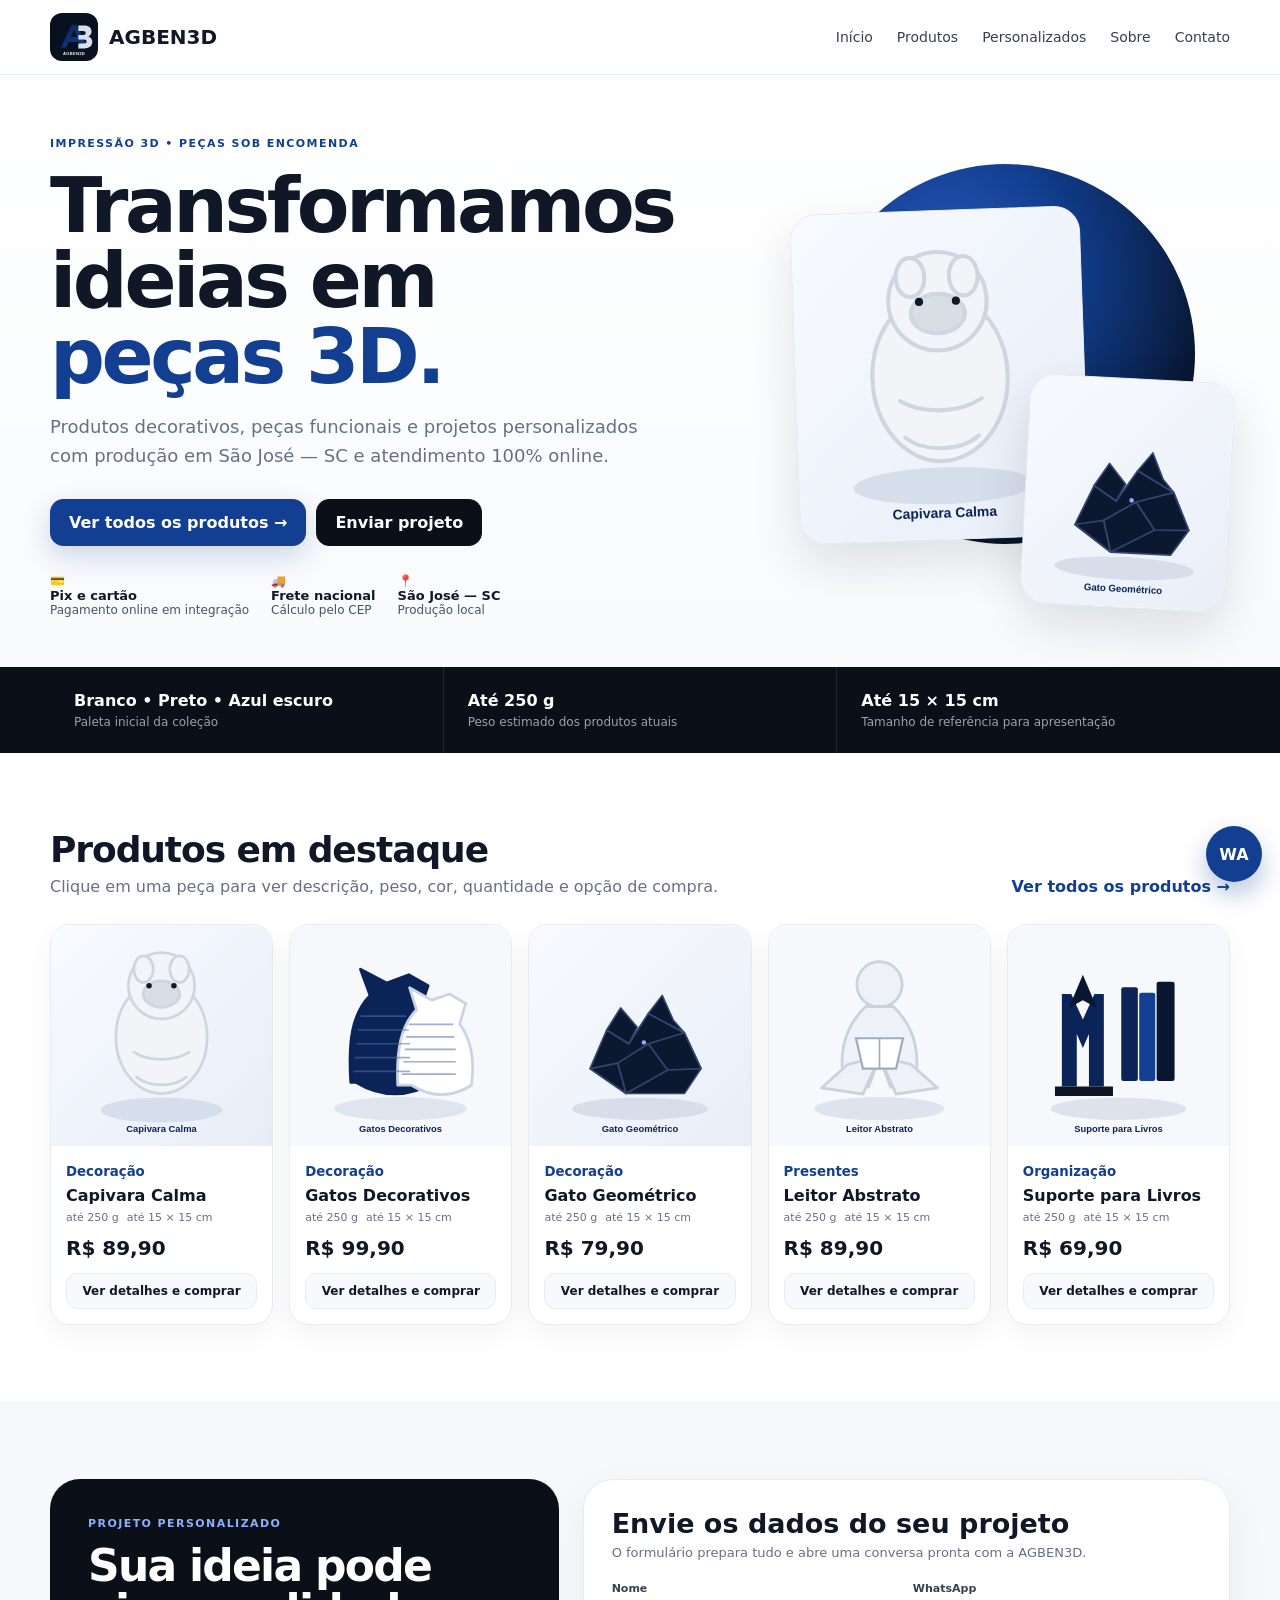
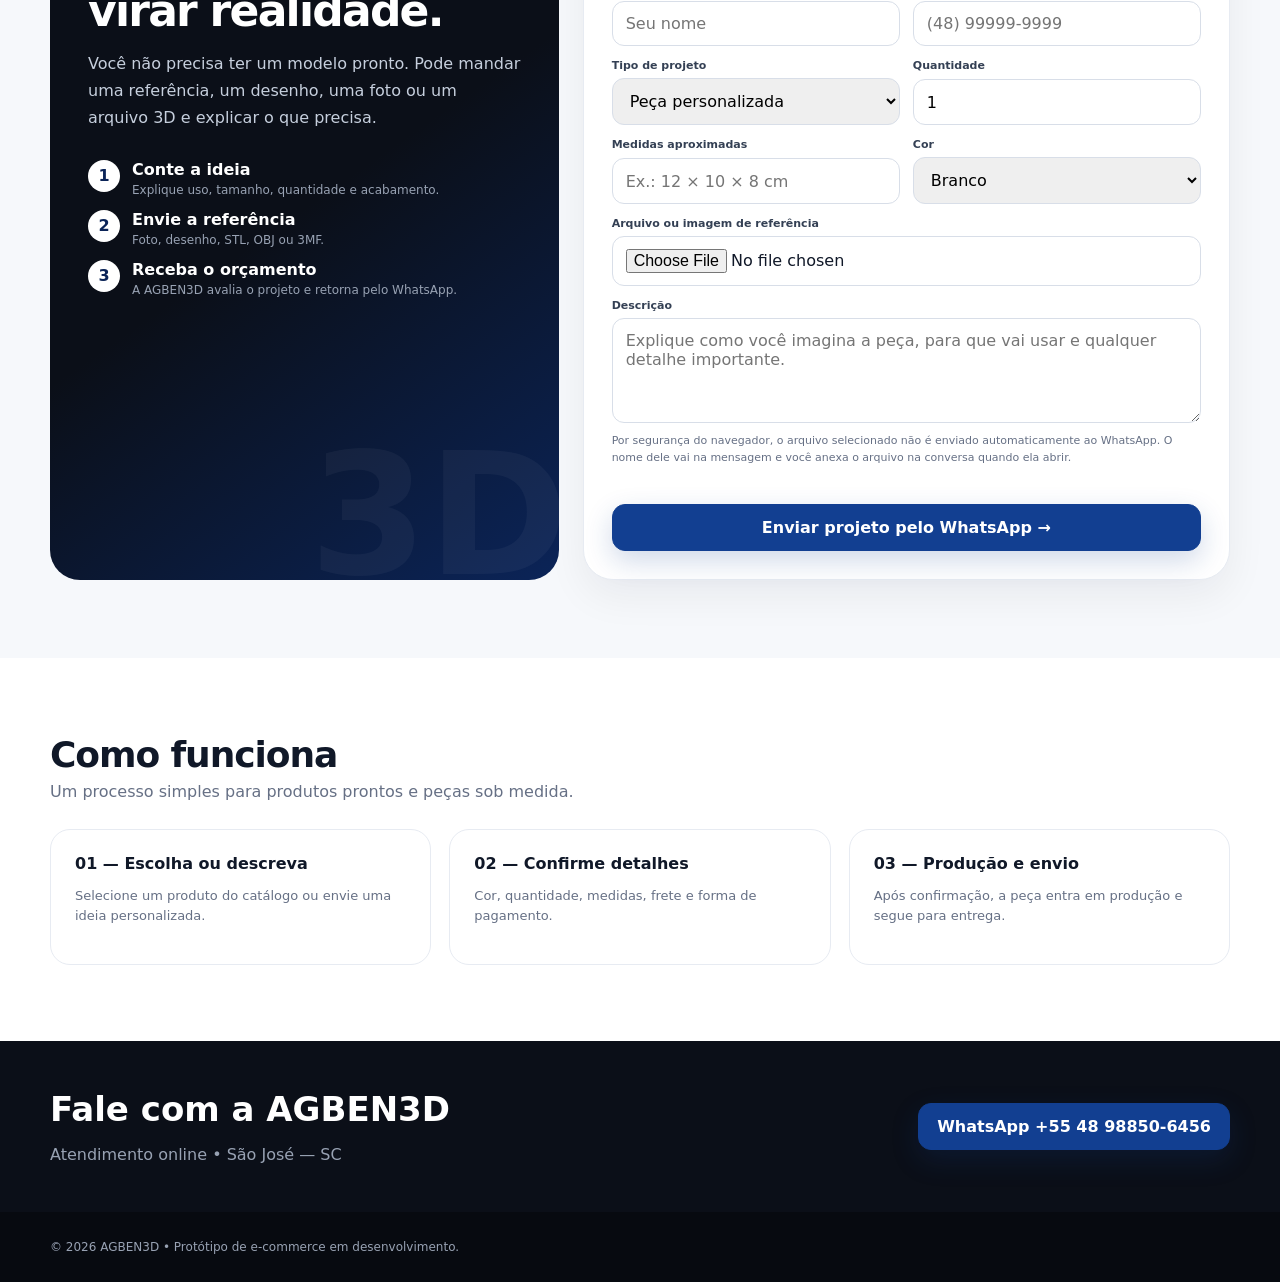
==== index.html @ f31b4985 "Atualizar home com catálogo, projeto e animações" ====
<!doctype html><html lang="pt-BR"><head><meta charset="utf-8"><meta name="viewport" content="width=device-width,initial-scale=1"><title>AGBEN3D — Impressões 3D</title><meta name="description" content="Produtos e projetos personalizados em impressão 3D produzidos em São José - SC."><style>:root{--b:#123f91;--bd:#0b2458;--k:#0b0f18;--m:#667085;--l:#e7ebf2;--s:#f6f8fb;--w:#fff}*{box-sizing:border-box}html{scroll-behavior:smooth}body{margin:0;font-family:Inter,system-ui,-apple-system,sans-serif;color:#101828;background:white}a{text-decoration:none;color:inherit}button,input,select,textarea{font:inherit}.wrap{width:min(1180px,calc(100% - 32px));margin:auto}header{position:sticky;top:0;z-index:40;background:rgba(255,255,255,.95);backdrop-filter:blur(14px);border-bottom:1px solid var(--l)}.nav{height:74px;display:flex;align-items:center;gap:24px}.brand{display:flex;align-items:center;gap:11px;margin-right:auto}.brand img{width:48px;height:48px;border-radius:12px}.brand b{font-size:20px}.nav>a:not(.brand){font-size:14px;color:#344054}.nav>a:hover{color:var(--b)}.hero{padding:62px 0 50px;background:linear-gradient(180deg,#fff,#f8fafc);overflow:hidden}.heroGrid{display:grid;grid-template-columns:1fr 1fr;gap:48px;align-items:center}.eyebrow{font-size:11px;font-weight:900;letter-spacing:.13em;text-transform:uppercase;color:var(--b)}h1{font-size:clamp(48px,6vw,78px);line-height:.98;letter-spacing:-.045em;margin:18px 0}.hero p{font-size:18px;line-height:1.65;color:var(--m);max-width:620px}.actions{display:flex;gap:10px;flex-wrap:wrap;margin-top:28px}.btn{display:inline-flex;align-items:center;justify-content:center;border-radius:13px;padding:13px 18px;border:1px solid var(--l);font-weight:850;cursor:pointer;background:#fff;transition:.22s}.btn:hover{transform:translateY(-2px)}.btn.primary{background:var(--b);color:#fff;border-color:var(--b);box-shadow:0 10px 28px rgba(18,63,145,.2)}.btn.black{background:var(--k);color:#fff;border-color:var(--k)}.trust{display:flex;gap:22px;flex-wrap:wrap;margin-top:28px;color:#475467;font-size:12px}.trust b{display:block;color:#101828;font-size:13px}.visual{position:relative;min-height:470px}.orb{position:absolute;width:380px;height:380px;border-radius:50%;right:35px;top:22px;background:radial-gradient(circle at 35% 30%,#315fc5,#123f91 35%,#071328 75%);animation:float 6s ease-in-out infinite}.show{position:absolute;border:1px solid var(--l);background:#fff;border-radius:26px;overflow:hidden;box-shadow:0 20px 50px rgba(16,24,40,.12);animation:float 7s ease-in-out infinite}.show.main{width:290px;height:330px;right:145px;top:68px;transform:rotate(-2deg)}.show.side{width:205px;height:230px;right:0;bottom:4px;transform:rotate(3deg);animation-delay:-2s}.show img{width:100%;height:100%;object-fit:cover}.blackStrip{background:#0b0f18;color:#fff}.blackStrip .wrap{display:grid;grid-template-columns:repeat(3,1fr);gap:1px;background:#202633}.blackStrip div>div{background:#0b0f18;padding:24px}.blackStrip span{display:block;color:#98a2b3;font-size:12px;margin-top:5px}.section{padding:76px 0}.head{display:flex;justify-content:space-between;gap:20px;align-items:end;margin-bottom:28px}.head h2{margin:0 0 7px;font-size:36px;letter-spacing:-.03em}.head p{margin:0;color:var(--m)}.link{color:var(--b);font-weight:850}.products{display:grid;grid-template-columns:repeat(5,1fr);gap:16px}.card{border:1px solid var(--l);border-radius:20px;overflow:hidden;background:#fff;box-shadow:0 10px 28px rgba(16,24,40,.05);transition:.28s}.card:hover{transform:translateY(-6px);box-shadow:0 18px 38px rgba(16,24,40,.11)}.pic{aspect-ratio:1/1;background:var(--s);overflow:hidden}.pic img{width:100%;height:100%;object-fit:cover;transition:.35s}.card:hover img{transform:scale(1.035)}.cb{padding:15px}.cb small{color:var(--b);font-weight:850}.cb h3{font-size:16px;margin:6px 0}.price{font-size:20px;font-weight:900;margin:12px 0}.meta{font-size:11px;color:var(--m);display:flex;gap:8px;flex-wrap:wrap}.view{display:block;margin-top:13px;padding:10px;text-align:center;border-radius:11px;background:#f7f9fc;border:1px solid var(--l);font-size:12px;font-weight:850}.projectSection{padding:78px 0;background:#f6f8fb}.project{display:grid;grid-template-columns:.88fr 1.12fr;gap:24px;align-items:stretch}.idea{background:linear-gradient(145deg,#0b0f18 0,#0b0f18 48%,#0b2458 100%);color:#fff;border-radius:30px;padding:38px;position:relative;overflow:hidden}.idea:before{content:"3D";position:absolute;right:-10px;bottom:-34px;font-size:170px;font-weight:900;color:rgba(255,255,255,.045)}.idea h2{font-size:44px;line-height:1.02;letter-spacing:-.04em;margin:14px 0}.idea p{color:#c6cfdd;line-height:1.7;max-width:520px}.steps{display:grid;gap:12px;margin-top:28px}.step{display:flex;gap:12px;align-items:flex-start}.num{width:32px;height:32px;flex:0 0 32px;border-radius:50%;display:grid;place-items:center;background:#fff;color:#0b2458;font-weight:900}.step b{display:block}.step span{color:#98a2b3;font-size:12px}.form{background:#fff;border:1px solid var(--l);border-radius:30px;padding:28px;box-shadow:0 16px 40px rgba(16,24,40,.06)}.form h3{font-size:27px;margin:0 0 6px}.form>p{color:var(--m);font-size:13px;margin:0 0 22px}.fields{display:grid;grid-template-columns:1fr 1fr;gap:13px}.field{display:grid;gap:6px}.field.full{grid-column:1/-1}.field label{font-size:11px;font-weight:850;color:#344054}.field input,.field select,.field textarea{border:1px solid #d8dee8;border-radius:12px;padding:12px 13px;outline:none}.field input:focus,.field select:focus,.field textarea:focus{border-color:#7898dc;box-shadow:0 0 0 3px rgba(18,63,145,.08)}.field textarea{min-height:105px;resize:vertical}.note{font-size:11px!important;line-height:1.5;color:#667085!important;margin-top:10px!important}.form .btn{width:100%;margin-top:16px}.how{display:grid;grid-template-columns:repeat(3,1fr);gap:18px}.how article{border:1px solid var(--l);border-radius:20px;padding:24px;background:white;transition:.25s}.how article:hover{transform:translateY(-4px)}.how p{color:var(--m);font-size:13px;line-height:1.55}.contactBand{background:#0b0f18;color:#fff;padding:48px 0}.contactBand .wrap{display:flex;justify-content:space-between;gap:24px;align-items:center}.contactBand p{color:#98a2b3;margin-bottom:0}footer{background:#070a10;color:#98a2b3;padding:28px 0;font-size:12px}.wa{position:fixed;right:18px;bottom:18px;width:56px;height:56px;border-radius:50%;display:grid;place-items:center;background:#123f91;color:white;font-weight:900;box-shadow:0 12px 26px rgba(18,63,145,.3);z-index:60;transition:.22s}.wa:hover{transform:scale(1.07)}.reveal{opacity:0;transform:translateY(22px);transition:.7s ease}.reveal.on{opacity:1;transform:none}@keyframes float{0%,100%{translate:0 0}50%{translate:0 -10px}}@media(max-width:960px){.nav>a:not(.brand){display:none}.heroGrid,.project{grid-template-columns:1fr}.products{grid-template-columns:repeat(2,1fr)}.visual{min-height:420px}.blackStrip .wrap{grid-template-columns:1fr}.how{grid-template-columns:1fr}.contactBand .wrap{display:block}}@media(max-width:620px){.wrap{width:min(100% - 22px,1180px)}.hero{padding-top:38px}.visual{min-height:315px}.orb{width:250px;height:250px}.show.main{width:190px;height:220px;right:60px;top:45px}.show.side{width:130px;height:145px}.products{display:flex;overflow:auto}.card{min-width:78vw}.fields{grid-template-columns:1fr}.field.full{grid-column:auto}.idea h2{font-size:36px}.head{display:block}.head .link{display:inline-block;margin-top:12px}}</style></head><body><header><div class="wrap nav"><a class="brand" href="index.html"><img src="assets/logo.svg"><b>AGBEN3D</b></a><a href="#inicio">Início</a><a href="produtos.html">Produtos</a><a href="#personalizados">Personalizados</a><a href="#sobre">Sobre</a><a href="#contato">Contato</a></div></header><main id="inicio"><section class="hero"><div class="wrap heroGrid"><div class="reveal"><div class="eyebrow">IMPRESSÃO 3D • PEÇAS SOB ENCOMENDA</div><h1>Transformamos ideias em <span style="color:#123f91">peças 3D.</span></h1><p>Produtos decorativos, peças funcionais e projetos personalizados com produção em São José — SC e atendimento 100% online.</p><div class="actions"><a class="btn primary" href="produtos.html">Ver todos os produtos →</a><a class="btn black" href="#personalizados">Enviar projeto</a></div><div class="trust"><div>💳 <b>Pix e cartão</b>Pagamento online em integração</div><div>🚚 <b>Frete nacional</b>Cálculo pelo CEP</div><div>📍 <b>São José — SC</b>Produção local</div></div></div><div class="visual reveal"><div class="orb"></div><div class="show main"><img src="assets/capivara.svg"></div><div class="show side"><img src="assets/gato-geometrico.svg"></div></div></div></section><section class="blackStrip"><div class="wrap"><div><b>Branco • Preto • Azul escuro</b><span>Paleta inicial da coleção</span></div><div><b>Até 250 g</b><span>Peso estimado dos produtos atuais</span></div><div><b>Até 15 × 15 cm</b><span>Tamanho de referência para apresentação</span></div></div></section><section class="section reveal" id="produtos"><div class="wrap"><div class="head"><div><h2>Produtos em destaque</h2><p>Clique em uma peça para ver descrição, peso, cor, quantidade e opção de compra.</p></div><a class="link" href="produtos.html">Ver todos os produtos →</a></div><div class="products" id="products"></div></div></section><section class="projectSection" id="personalizados"><div class="wrap project"><div class="idea reveal"><div class="eyebrow" style="color:#8fb0ff">PROJETO PERSONALIZADO</div><h2>Sua ideia pode virar realidade.</h2><p>Você não precisa ter um modelo pronto. Pode mandar uma referência, um desenho, uma foto ou um arquivo 3D e explicar o que precisa.</p><div class="steps"><div class="step"><div class="num">1</div><div><b>Conte a ideia</b><span>Explique uso, tamanho, quantidade e acabamento.</span></div></div><div class="step"><div class="num">2</div><div><b>Envie a referência</b><span>Foto, desenho, STL, OBJ ou 3MF.</span></div></div><div class="step"><div class="num">3</div><div><b>Receba o orçamento</b><span>A AGBEN3D avalia o projeto e retorna pelo WhatsApp.</span></div></div></div></div><form class="form reveal" id="projectForm"><h3>Envie os dados do seu projeto</h3><p>O formulário prepara tudo e abre uma conversa pronta com a AGBEN3D.</p><div class="fields"><div class="field"><label>Nome</label><input id="nome" required placeholder="Seu nome"></div><div class="field"><label>WhatsApp</label><input id="fone" placeholder="(48) 99999-9999"></div><div class="field"><label>Tipo de projeto</label><select id="tipo"><option>Peça personalizada</option><option>Decoração</option><option>Peça funcional</option><option>Brinde / lote</option><option>Outro</option></select></div><div class="field"><label>Quantidade</label><input id="qtd" type="number" min="1" value="1"></div><div class="field"><label>Medidas aproximadas</label><input id="med" placeholder="Ex.: 12 × 10 × 8 cm"></div><div class="field"><label>Cor</label><select id="cor"><option>Branco</option><option>Preto</option><option>Azul escuro</option><option>Outra</option></select></div><div class="field full"><label>Arquivo ou imagem de referência</label><input id="arquivo" type="file" accept=".stl,.obj,.3mf,image/*"></div><div class="field full"><label>Descrição</label><textarea id="desc" placeholder="Explique como você imagina a peça, para que vai usar e qualquer detalhe importante."></textarea></div></div><p class="note">Por segurança do navegador, o arquivo selecionado não é enviado automaticamente ao WhatsApp. O nome dele vai na mensagem e você anexa o arquivo na conversa quando ela abrir.</p><button class="btn primary" type="submit">Enviar projeto pelo WhatsApp →</button></form></div></section><section class="section reveal" id="sobre"><div class="wrap"><div class="head"><div><h2>Como funciona</h2><p>Um processo simples para produtos prontos e peças sob medida.</p></div></div><div class="how"><article><b>01 — Escolha ou descreva</b><p>Selecione um produto do catálogo ou envie uma ideia personalizada.</p></article><article><b>02 — Confirme detalhes</b><p>Cor, quantidade, medidas, frete e forma de pagamento.</p></article><article><b>03 — Produção e envio</b><p>Após confirmação, a peça entra em produção e segue para entrega.</p></article></div></div></section><section class="contactBand" id="contato"><div class="wrap"><div><h2 style="font-size:34px;margin:0 0 7px">Fale com a AGBEN3D</h2><p>Atendimento online • São José — SC</p></div><a class="btn primary" href="https://wa.me/5548988506456" target="_blank">WhatsApp +55 48 98850-6456</a></div></section></main><footer><div class="wrap">© 2026 AGBEN3D • Protótipo de e-commerce em desenvolvimento.</div></footer><a class="wa" href="https://wa.me/5548988506456" target="_blank">WA</a><script>const items=[['capivara','Capivara Calma','Decoração','89,90','assets/capivara.svg'],['gatos','Gatos Decorativos','Decoração','99,90','assets/gatos.svg'],['gato-geometrico','Gato Geométrico','Decoração','79,90','assets/gato-geometrico.svg'],['leitor','Leitor Abstrato','Presentes','89,90','assets/leitor.svg'],['suporte-livros','Suporte para Livros','Organização','69,90','assets/suporte-livros.svg']];products.innerHTML=items.map(x=>`<article class="card"><a href="produto.html?id=${x[0]}"><div class="pic"><img src="${x[4]}" alt="${x[1]}"></div><div class="cb"><small>${x[2]}</small><h3>${x[1]}</h3><div class="meta"><span>até 250 g</span><span>até 15 × 15 cm</span></div><div class="price">R$ ${x[3]}</div><span class="view">Ver detalhes e comprar</span></div></a></article>`).join('');projectForm.onsubmit=e=>{e.preventDefault();const file=arquivo.files[0]?.name||'Nenhum arquivo selecionado';const msg=`Olá AGBEN3D! Quero solicitar um orçamento.%0A%0ANome: ${encodeURIComponent(nome.value)}%0AWhatsApp: ${encodeURIComponent(fone.value)}%0ATipo: ${encodeURIComponent(tipo.value)}%0AQuantidade: ${qtd.value}%0AMedidas: ${encodeURIComponent(med.value||'Não informado')}%0ACor: ${encodeURIComponent(cor.value)}%0AArquivo: ${encodeURIComponent(file)}%0A%0ADescrição:%0A${encodeURIComponent(desc.value||'Não informado')}`;window.open('https://wa.me/5548988506456?text='+msg,'_blank')};const obs=new IntersectionObserver(es=>es.forEach(e=>{if(e.isIntersecting)e.target.classList.add('on')}),{threshold:.12});document.querySelectorAll('.reveal').forEach(el=>obs.observe(el));</script></body></html>
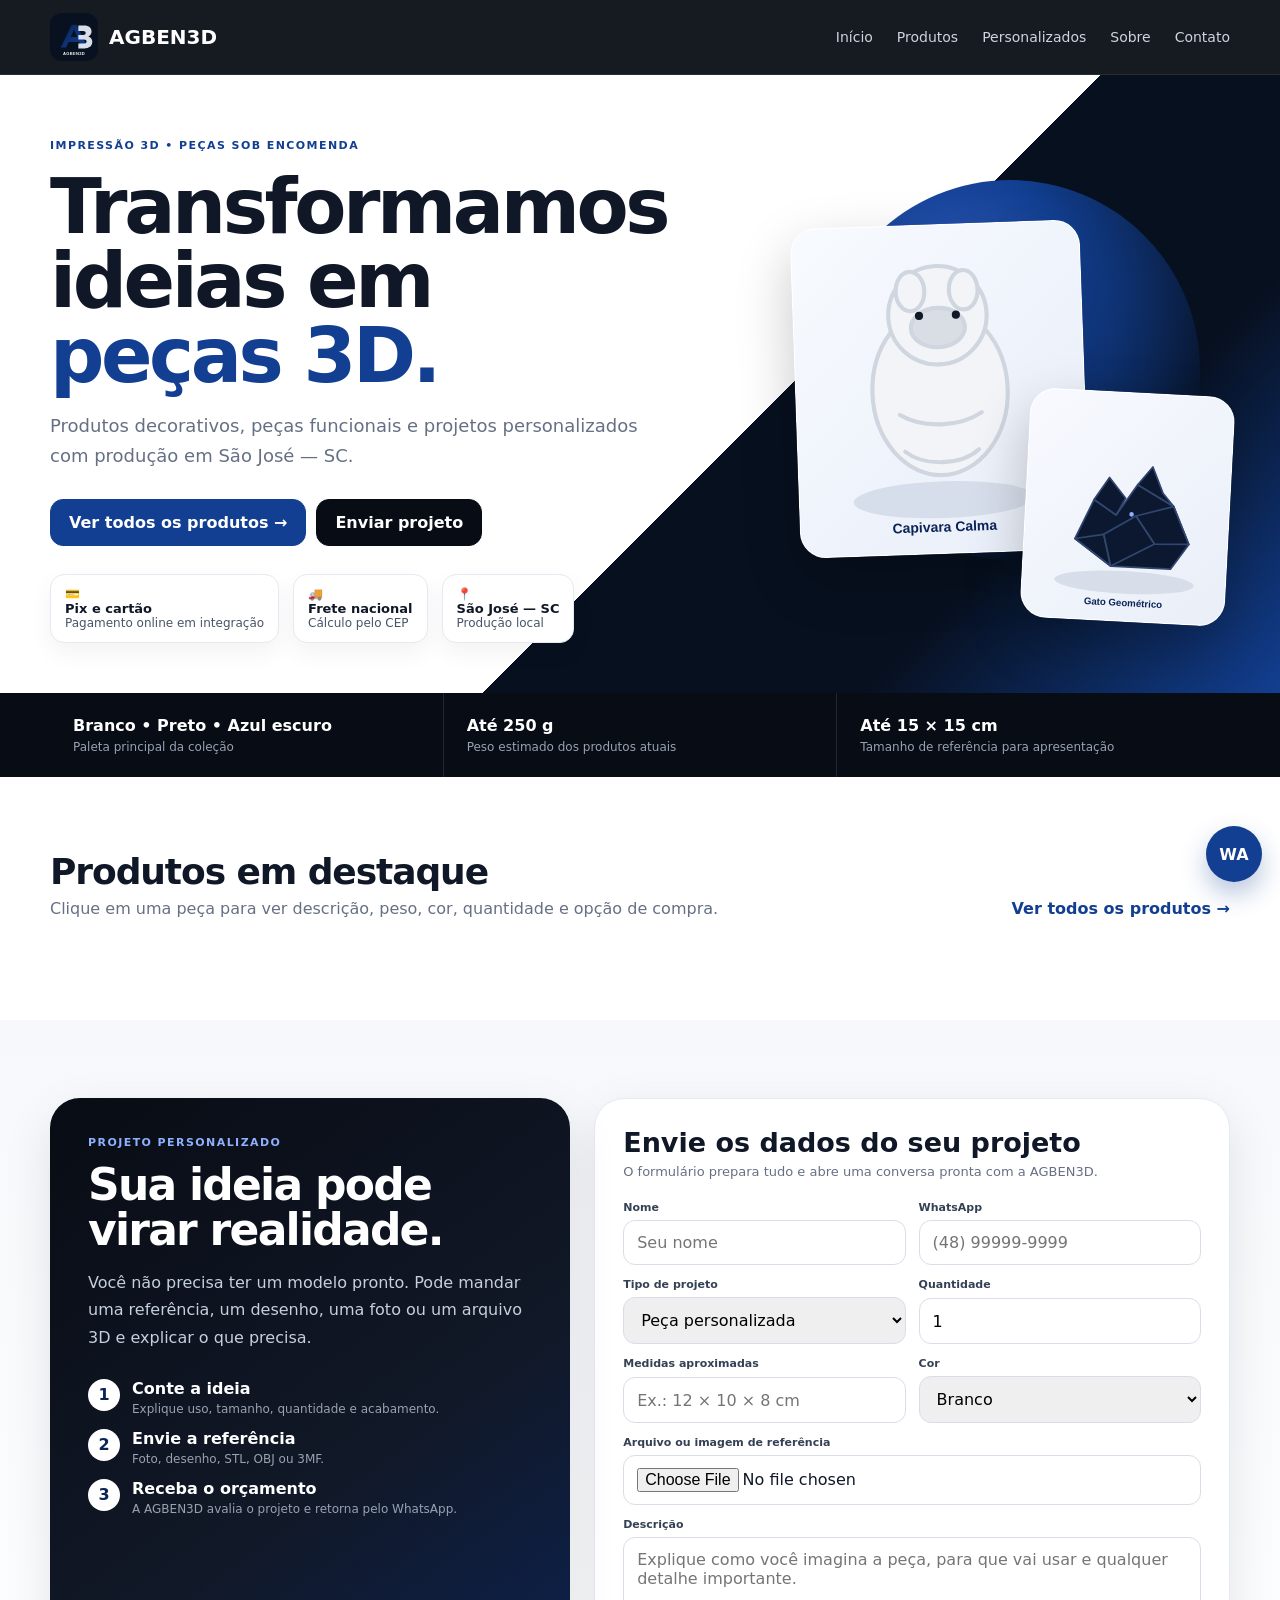
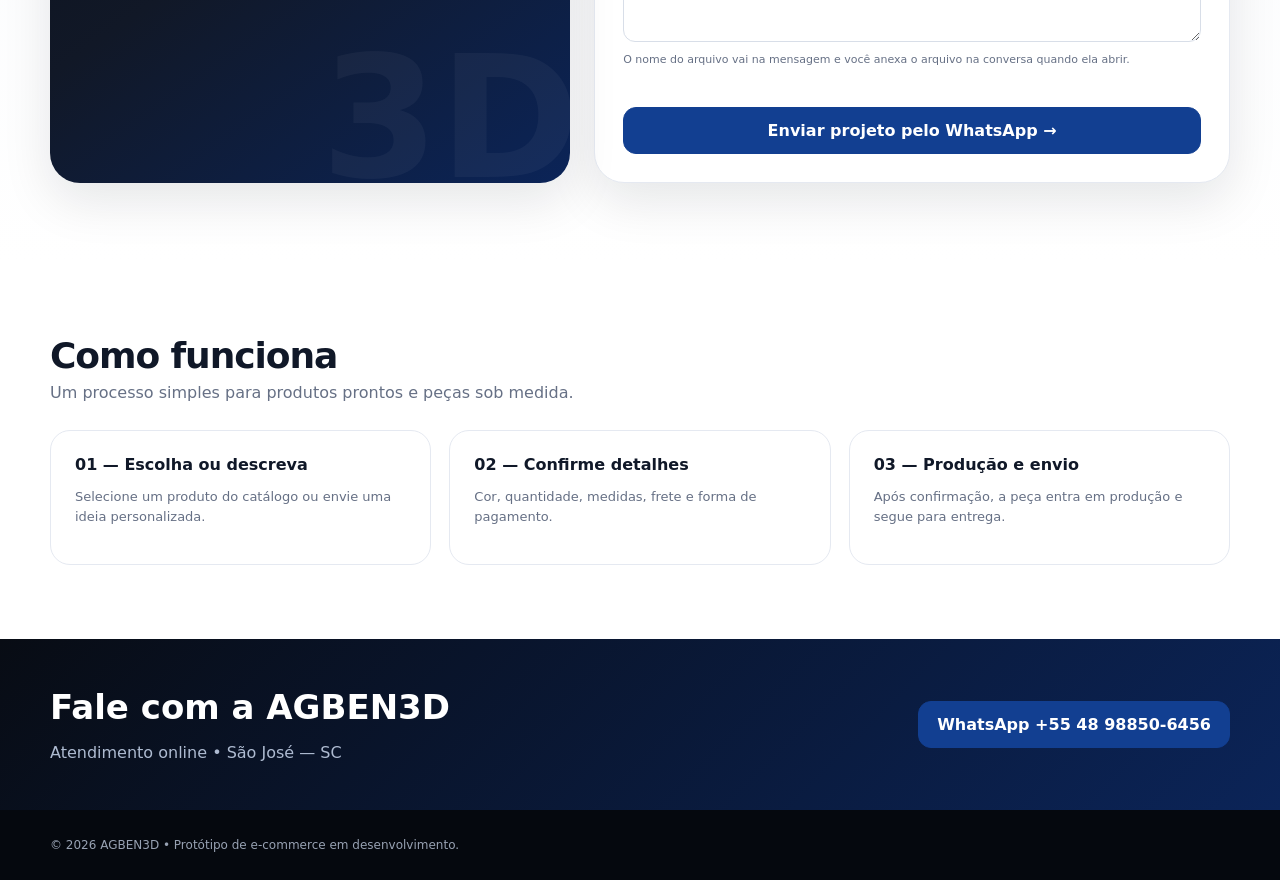
==== commit 3601f915: "Atualizar home para V4 com favicon, hero rotativo e nova paleta" ====
--- a/index.html
+++ b/index.html
@@ -1 +1 @@
-<!doctype html><html lang="pt-BR"><head><meta charset="utf-8"><meta name="viewport" content="width=device-width,initial-scale=1"><title>AGBEN3D — Impressões 3D</title><meta name="description" content="Produtos e projetos personalizados em impressão 3D produzidos em São José - SC."><style>:root{--b:#123f91;--bd:#0b2458;--k:#0b0f18;--m:#667085;--l:#e7ebf2;--s:#f6f8fb;--w:#fff}*{box-sizing:border-box}html{scroll-behavior:smooth}body{margin:0;font-family:Inter,system-ui,-apple-system,sans-serif;color:#101828;background:white}a{text-decoration:none;color:inherit}button,input,select,textarea{font:inherit}.wrap{width:min(1180px,calc(100% - 32px));margin:auto}header{position:sticky;top:0;z-index:40;background:rgba(255,255,255,.95);backdrop-filter:blur(14px);border-bottom:1px solid var(--l)}.nav{height:74px;display:flex;align-items:center;gap:24px}.brand{display:flex;align-items:center;gap:11px;margin-right:auto}.brand img{width:48px;height:48px;border-radius:12px}.brand b{font-size:20px}.nav>a:not(.brand){font-size:14px;color:#344054}.nav>a:hover{color:var(--b)}.hero{padding:62px 0 50px;background:linear-gradient(180deg,#fff,#f8fafc);overflow:hidden}.heroGrid{display:grid;grid-template-columns:1fr 1fr;gap:48px;align-items:center}.eyebrow{font-size:11px;font-weight:900;letter-spacing:.13em;text-transform:uppercase;color:var(--b)}h1{font-size:clamp(48px,6vw,78px);line-height:.98;letter-spacing:-.045em;margin:18px 0}.hero p{font-size:18px;line-height:1.65;color:var(--m);max-width:620px}.actions{display:flex;gap:10px;flex-wrap:wrap;margin-top:28px}.btn{display:inline-flex;align-items:center;justify-content:center;border-radius:13px;padding:13px 18px;border:1px solid var(--l);font-weight:850;cursor:pointer;background:#fff;transition:.22s}.btn:hover{transform:translateY(-2px)}.btn.primary{background:var(--b);color:#fff;border-color:var(--b);box-shadow:0 10px 28px rgba(18,63,145,.2)}.btn.black{background:var(--k);color:#fff;border-color:var(--k)}.trust{display:flex;gap:22px;flex-wrap:wrap;margin-top:28px;color:#475467;font-size:12px}.trust b{display:block;color:#101828;font-size:13px}.visual{position:relative;min-height:470px}.orb{position:absolute;width:380px;height:380px;border-radius:50%;right:35px;top:22px;background:radial-gradient(circle at 35% 30%,#315fc5,#123f91 35%,#071328 75%);animation:float 6s ease-in-out infinite}.show{position:absolute;border:1px solid var(--l);background:#fff;border-radius:26px;overflow:hidden;box-shadow:0 20px 50px rgba(16,24,40,.12);animation:float 7s ease-in-out infinite}.show.main{width:290px;height:330px;right:145px;top:68px;transform:rotate(-2deg)}.show.side{width:205px;height:230px;right:0;bottom:4px;transform:rotate(3deg);animation-delay:-2s}.show img{width:100%;height:100%;object-fit:cover}.blackStrip{background:#0b0f18;color:#fff}.blackStrip .wrap{display:grid;grid-template-columns:repeat(3,1fr);gap:1px;background:#202633}.blackStrip div>div{background:#0b0f18;padding:24px}.blackStrip span{display:block;color:#98a2b3;font-size:12px;margin-top:5px}.section{padding:76px 0}.head{display:flex;justify-content:space-between;gap:20px;align-items:end;margin-bottom:28px}.head h2{margin:0 0 7px;font-size:36px;letter-spacing:-.03em}.head p{margin:0;color:var(--m)}.link{color:var(--b);font-weight:850}.products{display:grid;grid-template-columns:repeat(5,1fr);gap:16px}.card{border:1px solid var(--l);border-radius:20px;overflow:hidden;background:#fff;box-shadow:0 10px 28px rgba(16,24,40,.05);transition:.28s}.card:hover{transform:translateY(-6px);box-shadow:0 18px 38px rgba(16,24,40,.11)}.pic{aspect-ratio:1/1;background:var(--s);overflow:hidden}.pic img{width:100%;height:100%;object-fit:cover;transition:.35s}.card:hover img{transform:scale(1.035)}.cb{padding:15px}.cb small{color:var(--b);font-weight:850}.cb h3{font-size:16px;margin:6px 0}.price{font-size:20px;font-weight:900;margin:12px 0}.meta{font-size:11px;color:var(--m);display:flex;gap:8px;flex-wrap:wrap}.view{display:block;margin-top:13px;padding:10px;text-align:center;border-radius:11px;background:#f7f9fc;border:1px solid var(--l);font-size:12px;font-weight:850}.projectSection{padding:78px 0;background:#f6f8fb}.project{display:grid;grid-template-columns:.88fr 1.12fr;gap:24px;align-items:stretch}.idea{background:linear-gradient(145deg,#0b0f18 0,#0b0f18 48%,#0b2458 100%);color:#fff;border-radius:30px;padding:38px;position:relative;overflow:hidden}.idea:before{content:"3D";position:absolute;right:-10px;bottom:-34px;font-size:170px;font-weight:900;color:rgba(255,255,255,.045)}.idea h2{font-size:44px;line-height:1.02;letter-spacing:-.04em;margin:14px 0}.idea p{color:#c6cfdd;line-height:1.7;max-width:520px}.steps{display:grid;gap:12px;margin-top:28px}.step{display:flex;gap:12px;align-items:flex-start}.num{width:32px;height:32px;flex:0 0 32px;border-radius:50%;display:grid;place-items:center;background:#fff;color:#0b2458;font-weight:900}.step b{display:block}.step span{color:#98a2b3;font-size:12px}.form{background:#fff;border:1px solid var(--l);border-radius:30px;padding:28px;box-shadow:0 16px 40px rgba(16,24,40,.06)}.form h3{font-size:27px;margin:0 0 6px}.form>p{color:var(--m);font-size:13px;margin:0 0 22px}.fields{display:grid;grid-template-columns:1fr 1fr;gap:13px}.field{display:grid;gap:6px}.field.full{grid-column:1/-1}.field label{font-size:11px;font-weight:850;color:#344054}.field input,.field select,.field textarea{border:1px solid #d8dee8;border-radius:12px;padding:12px 13px;outline:none}.field input:focus,.field select:focus,.field textarea:focus{border-color:#7898dc;box-shadow:0 0 0 3px rgba(18,63,145,.08)}.field textarea{min-height:105px;resize:vertical}.note{font-size:11px!important;line-height:1.5;color:#667085!important;margin-top:10px!important}.form .btn{width:100%;margin-top:16px}.how{display:grid;grid-template-columns:repeat(3,1fr);gap:18px}.how article{border:1px solid var(--l);border-radius:20px;padding:24px;background:white;transition:.25s}.how article:hover{transform:translateY(-4px)}.how p{color:var(--m);font-size:13px;line-height:1.55}.contactBand{background:#0b0f18;color:#fff;padding:48px 0}.contactBand .wrap{display:flex;justify-content:space-between;gap:24px;align-items:center}.contactBand p{color:#98a2b3;margin-bottom:0}footer{background:#070a10;color:#98a2b3;padding:28px 0;font-size:12px}.wa{position:fixed;right:18px;bottom:18px;width:56px;height:56px;border-radius:50%;display:grid;place-items:center;background:#123f91;color:white;font-weight:900;box-shadow:0 12px 26px rgba(18,63,145,.3);z-index:60;transition:.22s}.wa:hover{transform:scale(1.07)}.reveal{opacity:0;transform:translateY(22px);transition:.7s ease}.reveal.on{opacity:1;transform:none}@keyframes float{0%,100%{translate:0 0}50%{translate:0 -10px}}@media(max-width:960px){.nav>a:not(.brand){display:none}.heroGrid,.project{grid-template-columns:1fr}.products{grid-template-columns:repeat(2,1fr)}.visual{min-height:420px}.blackStrip .wrap{grid-template-columns:1fr}.how{grid-template-columns:1fr}.contactBand .wrap{display:block}}@media(max-width:620px){.wrap{width:min(100% - 22px,1180px)}.hero{padding-top:38px}.visual{min-height:315px}.orb{width:250px;height:250px}.show.main{width:190px;height:220px;right:60px;top:45px}.show.side{width:130px;height:145px}.products{display:flex;overflow:auto}.card{min-width:78vw}.fields{grid-template-columns:1fr}.field.full{grid-column:auto}.idea h2{font-size:36px}.head{display:block}.head .link{display:inline-block;margin-top:12px}}</style></head><body><header><div class="wrap nav"><a class="brand" href="index.html"><img src="assets/logo.svg"><b>AGBEN3D</b></a><a href="#inicio">Início</a><a href="produtos.html">Produtos</a><a href="#personalizados">Personalizados</a><a href="#sobre">Sobre</a><a href="#contato">Contato</a></div></header><main id="inicio"><section class="hero"><div class="wrap heroGrid"><div class="reveal"><div class="eyebrow">IMPRESSÃO 3D • PEÇAS SOB ENCOMENDA</div><h1>Transformamos ideias em <span style="color:#123f91">peças 3D.</span></h1><p>Produtos decorativos, peças funcionais e projetos personalizados com produção em São José — SC e atendimento 100% online.</p><div class="actions"><a class="btn primary" href="produtos.html">Ver todos os produtos →</a><a class="btn black" href="#personalizados">Enviar projeto</a></div><div class="trust"><div>💳 <b>Pix e cartão</b>Pagamento online em integração</div><div>🚚 <b>Frete nacional</b>Cálculo pelo CEP</div><div>📍 <b>São José — SC</b>Produção local</div></div></div><div class="visual reveal"><div class="orb"></div><div class="show main"><img src="assets/capivara.svg"></div><div class="show side"><img src="assets/gato-geometrico.svg"></div></div></div></section><section class="blackStrip"><div class="wrap"><div><b>Branco • Preto • Azul escuro</b><span>Paleta inicial da coleção</span></div><div><b>Até 250 g</b><span>Peso estimado dos produtos atuais</span></div><div><b>Até 15 × 15 cm</b><span>Tamanho de referência para apresentação</span></div></div></section><section class="section reveal" id="produtos"><div class="wrap"><div class="head"><div><h2>Produtos em destaque</h2><p>Clique em uma peça para ver descrição, peso, cor, quantidade e opção de compra.</p></div><a class="link" href="produtos.html">Ver todos os produtos →</a></div><div class="products" id="products"></div></div></section><section class="projectSection" id="personalizados"><div class="wrap project"><div class="idea reveal"><div class="eyebrow" style="color:#8fb0ff">PROJETO PERSONALIZADO</div><h2>Sua ideia pode virar realidade.</h2><p>Você não precisa ter um modelo pronto. Pode mandar uma referência, um desenho, uma foto ou um arquivo 3D e explicar o que precisa.</p><div class="steps"><div class="step"><div class="num">1</div><div><b>Conte a ideia</b><span>Explique uso, tamanho, quantidade e acabamento.</span></div></div><div class="step"><div class="num">2</div><div><b>Envie a referência</b><span>Foto, desenho, STL, OBJ ou 3MF.</span></div></div><div class="step"><div class="num">3</div><div><b>Receba o orçamento</b><span>A AGBEN3D avalia o projeto e retorna pelo WhatsApp.</span></div></div></div></div><form class="form reveal" id="projectForm"><h3>Envie os dados do seu projeto</h3><p>O formulário prepara tudo e abre uma conversa pronta com a AGBEN3D.</p><div class="fields"><div class="field"><label>Nome</label><input id="nome" required placeholder="Seu nome"></div><div class="field"><label>WhatsApp</label><input id="fone" placeholder="(48) 99999-9999"></div><div class="field"><label>Tipo de projeto</label><select id="tipo"><option>Peça personalizada</option><option>Decoração</option><option>Peça funcional</option><option>Brinde / lote</option><option>Outro</option></select></div><div class="field"><label>Quantidade</label><input id="qtd" type="number" min="1" value="1"></div><div class="field"><label>Medidas aproximadas</label><input id="med" placeholder="Ex.: 12 × 10 × 8 cm"></div><div class="field"><label>Cor</label><select id="cor"><option>Branco</option><option>Preto</option><option>Azul escuro</option><option>Outra</option></select></div><div class="field full"><label>Arquivo ou imagem de referência</label><input id="arquivo" type="file" accept=".stl,.obj,.3mf,image/*"></div><div class="field full"><label>Descrição</label><textarea id="desc" placeholder="Explique como você imagina a peça, para que vai usar e qualquer detalhe importante."></textarea></div></div><p class="note">Por segurança do navegador, o arquivo selecionado não é enviado automaticamente ao WhatsApp. O nome dele vai na mensagem e você anexa o arquivo na conversa quando ela abrir.</p><button class="btn primary" type="submit">Enviar projeto pelo WhatsApp →</button></form></div></section><section class="section reveal" id="sobre"><div class="wrap"><div class="head"><div><h2>Como funciona</h2><p>Um processo simples para produtos prontos e peças sob medida.</p></div></div><div class="how"><article><b>01 — Escolha ou descreva</b><p>Selecione um produto do catálogo ou envie uma ideia personalizada.</p></article><article><b>02 — Confirme detalhes</b><p>Cor, quantidade, medidas, frete e forma de pagamento.</p></article><article><b>03 — Produção e envio</b><p>Após confirmação, a peça entra em produção e segue para entrega.</p></article></div></div></section><section class="contactBand" id="contato"><div class="wrap"><div><h2 style="font-size:34px;margin:0 0 7px">Fale com a AGBEN3D</h2><p>Atendimento online • São José — SC</p></div><a class="btn primary" href="https://wa.me/5548988506456" target="_blank">WhatsApp +55 48 98850-6456</a></div></section></main><footer><div class="wrap">© 2026 AGBEN3D • Protótipo de e-commerce em desenvolvimento.</div></footer><a class="wa" href="https://wa.me/5548988506456" target="_blank">WA</a><script>const items=[['capivara','Capivara Calma','Decoração','89,90','assets/capivara.svg'],['gatos','Gatos Decorativos','Decoração','99,90','assets/gatos.svg'],['gato-geometrico','Gato Geométrico','Decoração','79,90','assets/gato-geometrico.svg'],['leitor','Leitor Abstrato','Presentes','89,90','assets/leitor.svg'],['suporte-livros','Suporte para Livros','Organização','69,90','assets/suporte-livros.svg']];products.innerHTML=items.map(x=>`<article class="card"><a href="produto.html?id=${x[0]}"><div class="pic"><img src="${x[4]}" alt="${x[1]}"></div><div class="cb"><small>${x[2]}</small><h3>${x[1]}</h3><div class="meta"><span>até 250 g</span><span>até 15 × 15 cm</span></div><div class="price">R$ ${x[3]}</div><span class="view">Ver detalhes e comprar</span></div></a></article>`).join('');projectForm.onsubmit=e=>{e.preventDefault();const file=arquivo.files[0]?.name||'Nenhum arquivo selecionado';const msg=`Olá AGBEN3D! Quero solicitar um orçamento.%0A%0ANome: ${encodeURIComponent(nome.value)}%0AWhatsApp: ${encodeURIComponent(fone.value)}%0ATipo: ${encodeURIComponent(tipo.value)}%0AQuantidade: ${qtd.value}%0AMedidas: ${encodeURIComponent(med.value||'Não informado')}%0ACor: ${encodeURIComponent(cor.value)}%0AArquivo: ${encodeURIComponent(file)}%0A%0ADescrição:%0A${encodeURIComponent(desc.value||'Não informado')}`;window.open('https://wa.me/5548988506456?text='+msg,'_blank')};const obs=new IntersectionObserver(es=>es.forEach(e=>{if(e.isIntersecting)e.target.classList.add('on')}),{threshold:.12});document.querySelectorAll('.reveal').forEach(el=>obs.observe(el));</script></body></html>+<!doctype html><html lang="pt-BR"><head><meta charset="utf-8"><meta name="viewport" content="width=device-width,initial-scale=1"><title>AGBEN3D — Impressões 3D</title><meta name="description" content="Produtos e projetos personalizados em impressão 3D produzidos em São José - SC."><link rel="icon" type="image/svg+xml" href="assets/favicon.svg"><link rel="stylesheet" href="assets/v4.css"></head><body><header><div class="wrap nav"><a class="brand" href="index.html"><img src="assets/logo.svg" alt="AGBEN3D"><b>AGBEN3D</b></a><a href="#inicio">Início</a><a href="produtos.html">Produtos</a><a href="#personalizados">Personalizados</a><a href="#sobre">Sobre</a><a href="#contato">Contato</a></div></header><main id="inicio"><section class="hero"><div class="wrap heroGrid"><div class="reveal"><div class="eyebrow">IMPRESSÃO 3D • PEÇAS SOB ENCOMENDA</div><h1 data-hero-title>Transformamos ideias em <span style="color:#123f91">peças 3D.</span></h1><p data-hero-text>Produtos decorativos, peças funcionais e projetos personalizados com produção em São José — SC.</p><div class="actions"><a class="btn primary" href="produtos.html">Ver todos os produtos →</a><a class="btn black" href="#personalizados">Enviar projeto</a></div><div class="trust"><div>💳 <b>Pix e cartão</b>Pagamento online em integração</div><div>🚚 <b>Frete nacional</b>Cálculo pelo CEP</div><div>📍 <b>São José — SC</b>Produção local</div></div></div><div class="visual reveal"><div class="orb"></div><div class="show main"><img data-hero-main src="assets/capivara.svg" alt="Produto em destaque"></div><div class="show side"><img data-hero-side src="assets/gato-geometrico.svg" alt="Produto em destaque"></div></div></div></section><section class="blackStrip"><div class="wrap"><div><b>Branco • Preto • Azul escuro</b><span>Paleta principal da coleção</span></div><div><b>Até 250 g</b><span>Peso estimado dos produtos atuais</span></div><div><b>Até 15 × 15 cm</b><span>Tamanho de referência para apresentação</span></div></div></section><section class="section reveal"><div class="wrap"><div class="head"><div><h2>Produtos em destaque</h2><p>Clique em uma peça para ver descrição, peso, cor, quantidade e opção de compra.</p></div><a class="link" href="produtos.html">Ver todos os produtos →</a></div><div class="products" id="products"></div></div></section><section class="projectSection" id="personalizados"><div class="wrap project"><div class="idea reveal"><div class="eyebrow" style="color:#8fb0ff">PROJETO PERSONALIZADO</div><h2>Sua ideia pode virar realidade.</h2><p>Você não precisa ter um modelo pronto. Pode mandar uma referência, um desenho, uma foto ou um arquivo 3D e explicar o que precisa.</p><div class="steps"><div class="step"><div class="num">1</div><div><b>Conte a ideia</b><span>Explique uso, tamanho, quantidade e acabamento.</span></div></div><div class="step"><div class="num">2</div><div><b>Envie a referência</b><span>Foto, desenho, STL, OBJ ou 3MF.</span></div></div><div class="step"><div class="num">3</div><div><b>Receba o orçamento</b><span>A AGBEN3D avalia o projeto e retorna pelo WhatsApp.</span></div></div></div></div><form class="form reveal" id="projectForm"><h3>Envie os dados do seu projeto</h3><p>O formulário prepara tudo e abre uma conversa pronta com a AGBEN3D.</p><div class="fields"><div class="field"><label>Nome</label><input id="nome" required placeholder="Seu nome"></div><div class="field"><label>WhatsApp</label><input id="fone" placeholder="(48) 99999-9999"></div><div class="field"><label>Tipo de projeto</label><select id="tipo"><option>Peça personalizada</option><option>Decoração</option><option>Peça funcional</option><option>Brinde / lote</option><option>Outro</option></select></div><div class="field"><label>Quantidade</label><input id="qtd" type="number" min="1" value="1"></div><div class="field"><label>Medidas aproximadas</label><input id="med" placeholder="Ex.: 12 × 10 × 8 cm"></div><div class="field"><label>Cor</label><select id="cor"><option>Branco</option><option>Preto</option><option>Azul escuro</option><option>Outra</option></select></div><div class="field full"><label>Arquivo ou imagem de referência</label><input id="arquivo" type="file" accept=".stl,.obj,.3mf,image/*"></div><div class="field full"><label>Descrição</label><textarea id="desc" placeholder="Explique como você imagina a peça, para que vai usar e qualquer detalhe importante."></textarea></div></div><p class="note">O nome do arquivo vai na mensagem e você anexa o arquivo na conversa quando ela abrir.</p><button class="btn primary" type="submit">Enviar projeto pelo WhatsApp →</button></form></div></section><section class="section reveal" id="sobre"><div class="wrap"><div class="head"><div><h2>Como funciona</h2><p>Um processo simples para produtos prontos e peças sob medida.</p></div></div><div class="how"><article><b>01 — Escolha ou descreva</b><p>Selecione um produto do catálogo ou envie uma ideia personalizada.</p></article><article><b>02 — Confirme detalhes</b><p>Cor, quantidade, medidas, frete e forma de pagamento.</p></article><article><b>03 — Produção e envio</b><p>Após confirmação, a peça entra em produção e segue para entrega.</p></article></div></div></section><section class="contactBand" id="contato"><div class="wrap"><div><h2 style="font-size:34px;margin:0 0 7px">Fale com a AGBEN3D</h2><p>Atendimento online • São José — SC</p></div><a class="btn primary" href="https://wa.me/5548988506456" target="_blank">WhatsApp +55 48 98850-6456</a></div></section></main><footer><div class="wrap">© 2026 AGBEN3D • Protótipo de e-commerce em desenvolvimento.</div></footer><a class="wa" href="https://wa.me/5548988506456" target="_blank">WA</a><script src="assets/v4.js"></script><script>products.innerHTML=AGBEN_PRODUCTS.map(x=>`<article class="card"><a href="produto.html?id=${x.id}"><div class="pic"><img src="${x.i}" alt="${x.n}"></div><div class="cb"><small>${x.c}</small><h3>${x.n}</h3><div class="meta"><span>até 250 g</span><span>até 15 × 15 cm</span></div><div class="price">R$ ${x.p}</div><span class="view">Ver detalhes e comprar</span></div></a></article>`).join('');projectForm.onsubmit=e=>{e.preventDefault();const file=arquivo.files[0]?.name||'Nenhum arquivo selecionado';const msg=`Olá AGBEN3D! Quero solicitar um orçamento.%0A%0ANome: ${encodeURIComponent(nome.value)}%0AWhatsApp: ${encodeURIComponent(fone.value)}%0ATipo: ${encodeURIComponent(tipo.value)}%0AQuantidade: ${qtd.value}%0AMedidas: ${encodeURIComponent(med.value||'Não informado')}%0ACor: ${encodeURIComponent(cor.value)}%0AArquivo: ${encodeURIComponent(file)}%0A%0ADescrição:%0A${encodeURIComponent(desc.value||'Não informado')}`;window.open('https://wa.me/5548988506456?text='+msg,'_blank')};</script></body></html>
--- a/assets/v4.css
+++ b/assets/v4.css
@@ -0,0 +1 @@
+:root{--b:#123f91;--bd:#0b2458;--k:#080c14;--k2:#111827;--m:#667085;--l:#e5e9f1;--s:#f6f8fb;--w:#fff;--sh:0 18px 50px rgba(8,15,28,.10)}*{box-sizing:border-box}html{scroll-behavior:smooth}body{margin:0;font-family:Inter,system-ui,-apple-system,sans-serif;color:#101828;background:#fff}a{text-decoration:none;color:inherit}button,input,select,textarea{font:inherit}.wrap{width:min(1180px,calc(100% - 32px));margin:auto}.reveal{opacity:0;transform:translateY(20px);transition:.7s ease}.reveal.on{opacity:1;transform:none}header{position:sticky;top:0;z-index:50;background:rgba(8,12,20,.94);backdrop-filter:blur(14px);border-bottom:1px solid rgba(255,255,255,.08);color:#fff}.nav{height:74px;display:flex;align-items:center;gap:24px}.brand{display:flex;align-items:center;gap:11px;margin-right:auto}.brand img{width:48px;height:48px;border-radius:12px}.brand b{font-size:20px}.nav>a:not(.brand){font-size:14px;color:#d0d5dd}.nav>a:hover{color:#8fb0ff}.hero{padding:64px 0 50px;background:linear-gradient(135deg,#fff 0 58%,#07101f 58% 78%,#123f91 100%);overflow:hidden}.heroGrid{display:grid;grid-template-columns:1fr 1fr;gap:48px;align-items:center}.eyebrow{font-size:11px;font-weight:900;letter-spacing:.13em;text-transform:uppercase;color:var(--b)}h1{font-size:clamp(48px,6vw,76px);line-height:.98;letter-spacing:-.045em;margin:18px 0;min-height:150px}.hero p{font-size:18px;line-height:1.65;color:var(--m);max-width:620px;min-height:62px}.actions{display:flex;gap:10px;flex-wrap:wrap;margin-top:26px}.btn{display:inline-flex;align-items:center;justify-content:center;border-radius:13px;padding:13px 18px;border:1px solid var(--l);font-weight:850;cursor:pointer;background:#fff;transition:.22s}.btn:hover{transform:translateY(-2px);box-shadow:0 12px 28px rgba(8,15,28,.10)}.btn.primary{background:var(--b);color:#fff;border-color:var(--b)}.btn.black{background:var(--k);color:#fff;border-color:var(--k)}.trust{display:flex;gap:14px;flex-wrap:wrap;margin-top:28px}.trust div{padding:12px 14px;border:1px solid var(--l);border-radius:14px;background:#fff;box-shadow:0 10px 24px rgba(8,15,28,.05);font-size:12px;color:#475467}.trust b{display:block;color:#101828;font-size:13px}.visual{position:relative;min-height:470px}.orb{position:absolute;width:380px;height:380px;border-radius:50%;right:30px;top:24px;background:radial-gradient(circle at 35% 30%,#315fc5,#123f91 35%,#071328 75%);animation:float 6s ease-in-out infinite}.show{position:absolute;border:1px solid rgba(255,255,255,.16);background:#fff;border-radius:26px;overflow:hidden;box-shadow:0 22px 55px rgba(0,0,0,.22);transition:.45s;animation:float 7s ease-in-out infinite}.show.main{width:290px;height:330px;right:145px;top:68px;transform:rotate(-2deg)}.show.side{width:205px;height:230px;right:0;bottom:4px;transform:rotate(3deg);animation-delay:-2s}.show img{width:100%;height:100%;object-fit:cover}.blackStrip{background:#080c14;color:#fff}.blackStrip .wrap{display:grid;grid-template-columns:repeat(3,1fr);gap:1px;background:#202633}.blackStrip div>div{background:#080c14;padding:23px}.blackStrip span{display:block;color:#98a2b3;font-size:12px;margin-top:5px}.section{padding:74px 0}.head{display:flex;justify-content:space-between;gap:20px;align-items:end;margin-bottom:28px}.head h2{margin:0 0 7px;font-size:36px;letter-spacing:-.03em}.head p{margin:0;color:var(--m)}.link{color:var(--b);font-weight:850}.products{display:grid;grid-template-columns:repeat(5,1fr);gap:16px}.card{border:1px solid var(--l);border-radius:20px;overflow:hidden;background:#fff;box-shadow:0 10px 28px rgba(16,24,40,.05);transition:.28s}.card:hover{transform:translateY(-6px);box-shadow:0 18px 38px rgba(16,24,40,.11)}.pic{aspect-ratio:1/1;background:var(--s);overflow:hidden}.pic img{width:100%;height:100%;object-fit:cover;transition:.35s}.card:hover img{transform:scale(1.04)}.cb{padding:15px}.cb small{color:var(--b);font-weight:850}.cb h3{font-size:16px;margin:6px 0}.price{font-size:20px;font-weight:900;margin:12px 0}.meta{font-size:11px;color:var(--m);display:flex;gap:8px;flex-wrap:wrap}.view{display:block;margin-top:13px;padding:10px;text-align:center;border-radius:11px;background:#f7f9fc;border:1px solid var(--l);font-size:12px;font-weight:850}.projectSection{padding:78px 0;background:linear-gradient(180deg,#f6f8fb,#fff)}.project{display:grid;grid-template-columns:.9fr 1.1fr;gap:24px}.idea{background:linear-gradient(145deg,#080c14 0,#111827 55%,#0b2458 100%);color:#fff;border-radius:30px;padding:38px;position:relative;overflow:hidden;box-shadow:var(--sh)}.idea:before{content:"3D";position:absolute;right:-10px;bottom:-34px;font-size:170px;font-weight:900;color:rgba(255,255,255,.045)}.idea h2{font-size:44px;line-height:1.02;letter-spacing:-.04em;margin:14px 0}.idea p{color:#c6cfdd;line-height:1.7}.steps{display:grid;gap:12px;margin-top:28px}.step{display:flex;gap:12px}.num{width:32px;height:32px;flex:0 0 32px;border-radius:50%;display:grid;place-items:center;background:#fff;color:#0b2458;font-weight:900}.step b{display:block}.step span{color:#98a2b3;font-size:12px}.form{background:#fff;border:1px solid var(--l);border-radius:30px;padding:28px;box-shadow:var(--sh)}.form h3{font-size:27px;margin:0 0 6px}.form>p{color:var(--m);font-size:13px;margin:0 0 22px}.fields{display:grid;grid-template-columns:1fr 1fr;gap:13px}.field{display:grid;gap:6px}.field.full{grid-column:1/-1}.field label{font-size:11px;font-weight:850;color:#344054}.field input,.field select,.field textarea{border:1px solid #d8dee8;border-radius:12px;padding:12px 13px;outline:none}.field input:focus,.field select:focus,.field textarea:focus{border-color:#7898dc;box-shadow:0 0 0 3px rgba(18,63,145,.08)}.field textarea{min-height:105px;resize:vertical}.note{font-size:11px!important;line-height:1.5;color:#667085!important;margin-top:10px!important}.form .btn{width:100%;margin-top:16px}.how{display:grid;grid-template-columns:repeat(3,1fr);gap:18px}.how article{border:1px solid var(--l);border-radius:20px;padding:24px;background:#fff;transition:.25s}.how article:hover{transform:translateY(-4px)}.how p{color:var(--m);font-size:13px;line-height:1.55}.contactBand{background:linear-gradient(135deg,#080c14,#0b2458);color:#fff;padding:48px 0}.contactBand .wrap{display:flex;justify-content:space-between;gap:24px;align-items:center}.contactBand p{color:#aebbd1;margin-bottom:0}footer{background:#05080e;color:#98a2b3;padding:28px 0;font-size:12px}.wa{position:fixed;right:18px;bottom:18px;width:56px;height:56px;border-radius:50%;display:grid;place-items:center;background:#123f91;color:#fff;font-weight:900;box-shadow:0 12px 26px rgba(18,63,145,.3);z-index:60}.catalogHero{padding:58px 0;background:linear-gradient(135deg,#fff 0 55%,#080c14 55% 78%,#123f91 100%)}.catalogHero h1{font-size:clamp(40px,6vw,68px);margin:0 0 14px;max-width:700px}.catalogHero p{max-width:650px;color:var(--m);font-size:17px;line-height:1.6}.tools{display:flex;justify-content:space-between;gap:16px;align-items:center;padding:30px 0 20px}.filters{display:flex;gap:8px;flex-wrap:wrap}.filter{border:1px solid var(--l);background:#fff;padding:9px 13px;border-radius:999px;cursor:pointer}.filter.active{background:var(--k);color:#fff;border-color:var(--k)}.grid4{display:grid;grid-template-columns:repeat(4,1fr);gap:16px;padding-bottom:68px}.grid4 .card .body{padding:14px}.grid4 .card .body h3{font-size:16px;margin:6px 0}.grid4 .card .body p{font-size:12px;color:var(--m);line-height:1.45;min-height:52px}.grid4 .card .img{aspect-ratio:1/1;background:var(--s)}.grid4 .card .img img{width:100%;height:100%;object-fit:cover}.grid4 .price{font-size:19px}.catalogActions{display:flex;gap:8px;margin-top:12px}.catalogActions a{flex:1;text-align:center;padding:9px;border-radius:10px;border:1px solid var(--l);font-size:12px;font-weight:850}.catalogActions .buy{background:var(--b);color:#fff;border-color:var(--b)}.productPage{padding:28px 0 70px;background:linear-gradient(180deg,#fff,#f7f9fc)}.productGrid{display:grid;grid-template-columns:1.05fr .95fr;gap:50px}.productVisual{background:linear-gradient(145deg,#f7f9fc,#eef2f8);border-radius:30px;min-height:540px;display:grid;place-items:center;overflow:hidden;position:relative}.productVisual img{width:86%;height:86%;object-fit:contain}.viewerBox{margin-top:14px;padding:14px;border-radius:16px;background:#0b0f18;color:#fff;display:flex;justify-content:space-between;gap:10px;align-items:center}.viewerBox span{font-size:12px;color:#98a2b3}.productInfo h1{font-size:clamp(38px,5vw,60px);line-height:1;letter-spacing:-.04em;margin:14px 0}.productInfo .desc{font-size:17px;color:var(--m);line-height:1.65}.specs{display:grid;grid-template-columns:repeat(3,1fr);gap:10px;margin:22px 0}.spec{border:1px solid var(--l);border-radius:14px;padding:14px;background:#fff}.spec b{display:block;font-size:12px}.spec span{font-size:12px;color:var(--m)}@keyframes float{0%,100%{translate:0 0}50%{translate:0 -10px}}@media(max-width:960px){.nav>a:not(.brand){display:none}.heroGrid,.project,.productGrid{grid-template-columns:1fr}.products{grid-template-columns:repeat(2,1fr)}.grid4{grid-template-columns:repeat(2,1fr)}.visual{min-height:420px}.blackStrip .wrap{grid-template-columns:1fr}.how{grid-template-columns:1fr}.contactBand .wrap{display:block}}@media(max-width:620px){.wrap{width:min(100% - 22px,1180px)}.hero{padding-top:38px;background:linear-gradient(180deg,#fff,#f6f8fb)}.catalogHero{background:linear-gradient(180deg,#fff,#f6f8fb)}.visual{min-height:315px}.orb{width:250px;height:250px}.show.main{width:190px;height:220px;right:60px;top:45px}.show.side{width:130px;height:145px}.products{display:flex;overflow:auto}.card{min-width:78vw}.fields{grid-template-columns:1fr}.field.full{grid-column:auto}.idea h2{font-size:36px}.head,.tools{display:block}.head .link{display:inline-block;margin-top:12px}.filters{margin-top:14px}.grid4{grid-template-columns:1fr 1fr;gap:12px}.grid4 .card .body p{display:none}.productVisual{min-height:360px}.specs{grid-template-columns:1fr 1fr}}
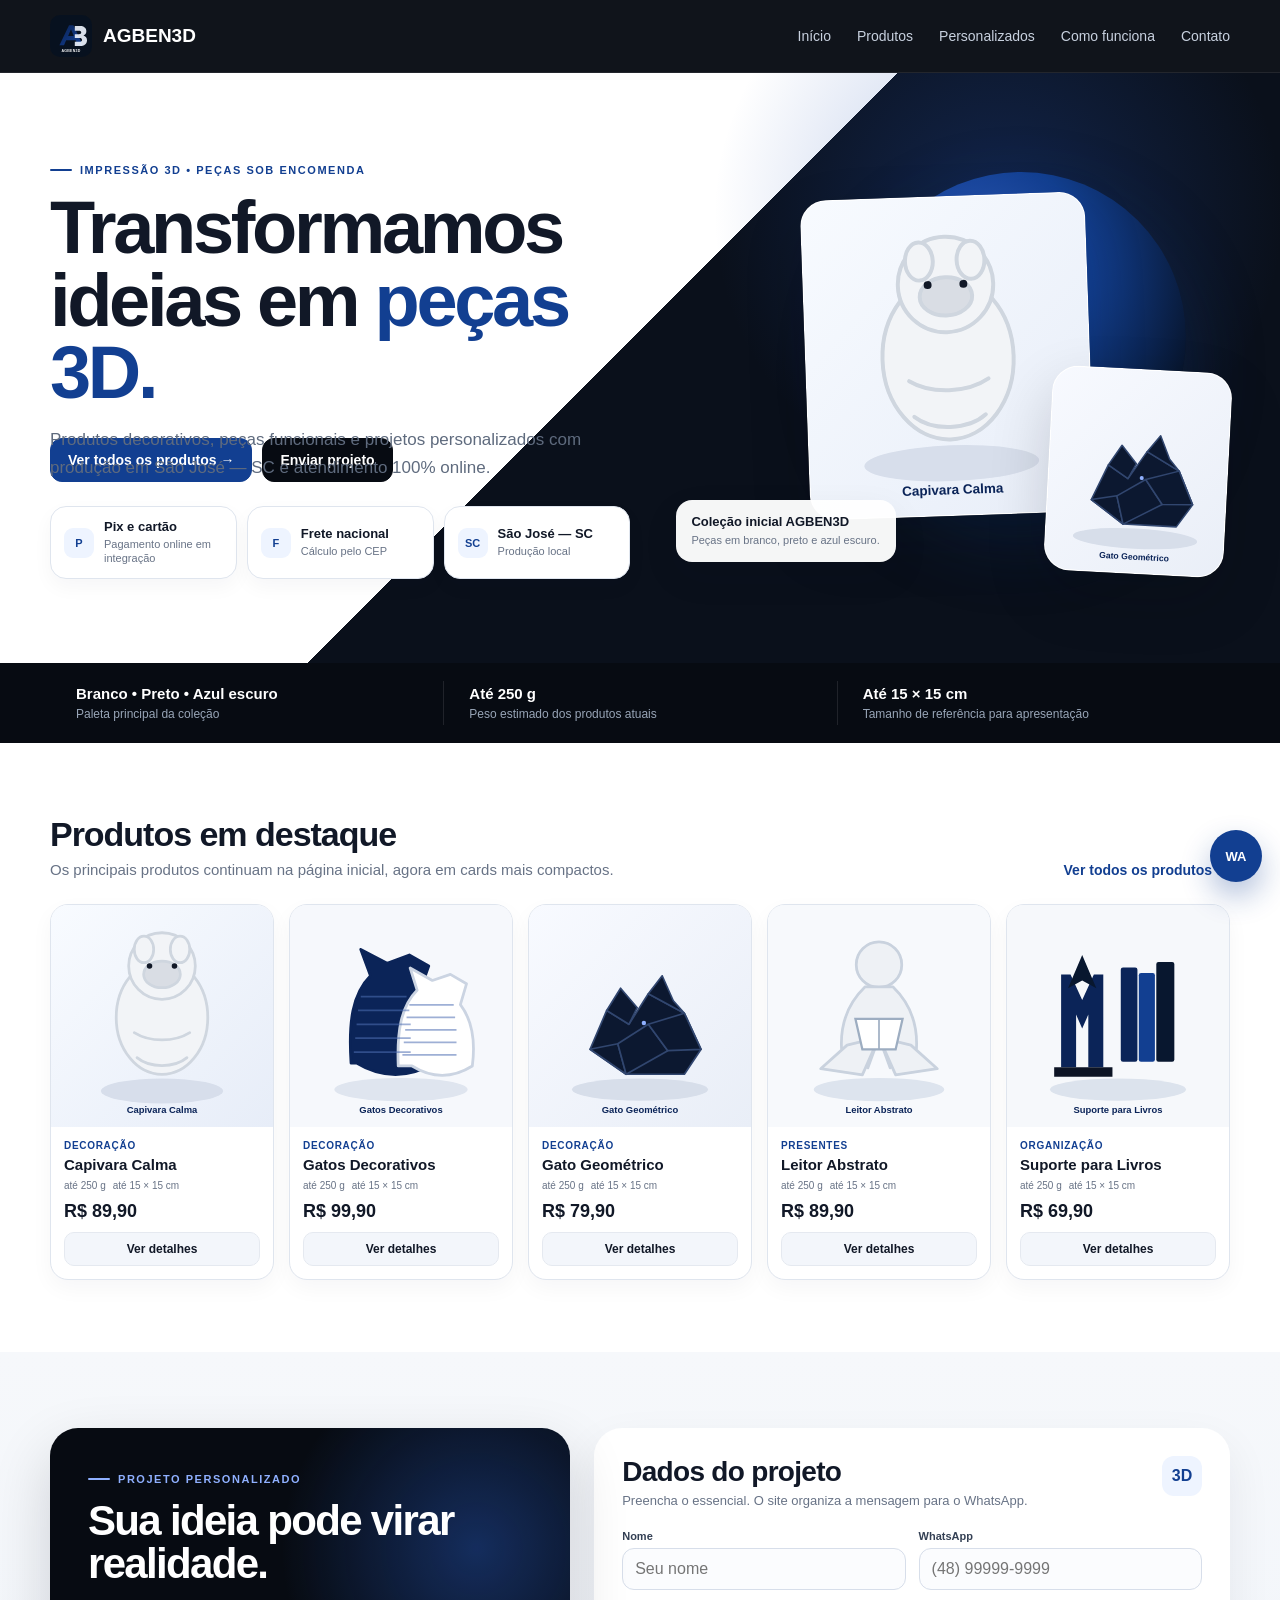
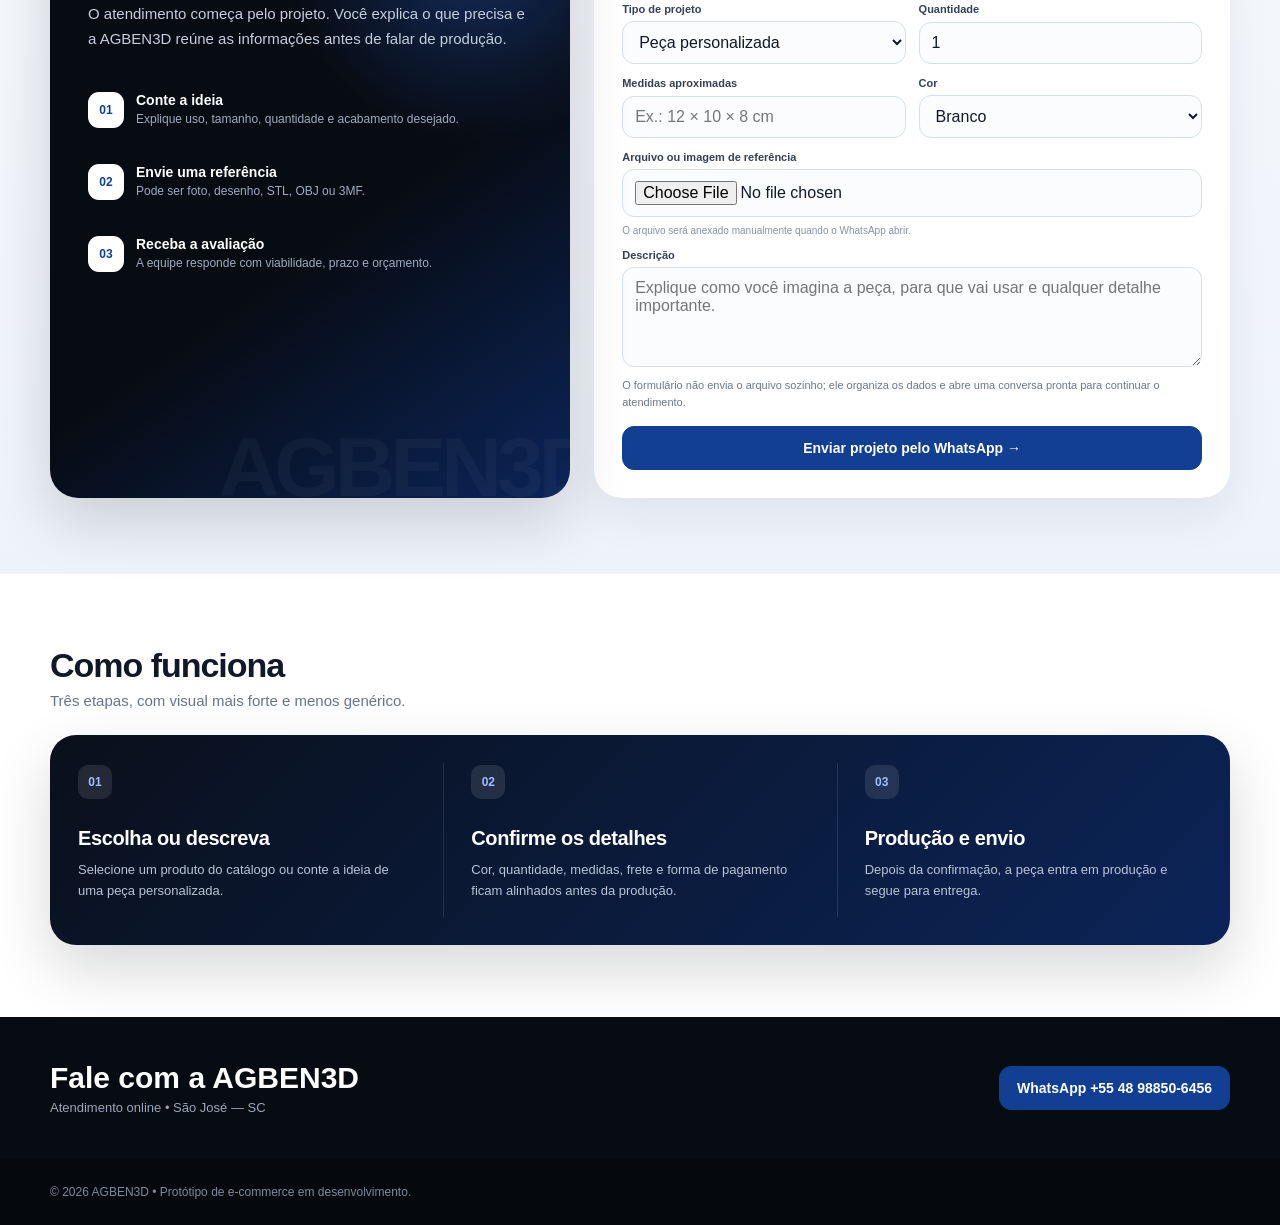
==== commit 450e6979: "V5: corrigir hero, restaurar produtos e refinar UI" ====
--- a/index.html
+++ b/index.html
@@ -1 +1 @@
-<!doctype html><html lang="pt-BR"><head><meta charset="utf-8"><meta name="viewport" content="width=device-width,initial-scale=1"><title>AGBEN3D — Impressões 3D</title><meta name="description" content="Produtos e projetos personalizados em impressão 3D produzidos em São José - SC."><link rel="icon" type="image/svg+xml" href="assets/favicon.svg"><link rel="stylesheet" href="assets/v4.css"></head><body><header><div class="wrap nav"><a class="brand" href="index.html"><img src="assets/logo.svg" alt="AGBEN3D"><b>AGBEN3D</b></a><a href="#inicio">Início</a><a href="produtos.html">Produtos</a><a href="#personalizados">Personalizados</a><a href="#sobre">Sobre</a><a href="#contato">Contato</a></div></header><main id="inicio"><section class="hero"><div class="wrap heroGrid"><div class="reveal"><div class="eyebrow">IMPRESSÃO 3D • PEÇAS SOB ENCOMENDA</div><h1 data-hero-title>Transformamos ideias em <span style="color:#123f91">peças 3D.</span></h1><p data-hero-text>Produtos decorativos, peças funcionais e projetos personalizados com produção em São José — SC.</p><div class="actions"><a class="btn primary" href="produtos.html">Ver todos os produtos →</a><a class="btn black" href="#personalizados">Enviar projeto</a></div><div class="trust"><div>💳 <b>Pix e cartão</b>Pagamento online em integração</div><div>🚚 <b>Frete nacional</b>Cálculo pelo CEP</div><div>📍 <b>São José — SC</b>Produção local</div></div></div><div class="visual reveal"><div class="orb"></div><div class="show main"><img data-hero-main src="assets/capivara.svg" alt="Produto em destaque"></div><div class="show side"><img data-hero-side src="assets/gato-geometrico.svg" alt="Produto em destaque"></div></div></div></section><section class="blackStrip"><div class="wrap"><div><b>Branco • Preto • Azul escuro</b><span>Paleta principal da coleção</span></div><div><b>Até 250 g</b><span>Peso estimado dos produtos atuais</span></div><div><b>Até 15 × 15 cm</b><span>Tamanho de referência para apresentação</span></div></div></section><section class="section reveal"><div class="wrap"><div class="head"><div><h2>Produtos em destaque</h2><p>Clique em uma peça para ver descrição, peso, cor, quantidade e opção de compra.</p></div><a class="link" href="produtos.html">Ver todos os produtos →</a></div><div class="products" id="products"></div></div></section><section class="projectSection" id="personalizados"><div class="wrap project"><div class="idea reveal"><div class="eyebrow" style="color:#8fb0ff">PROJETO PERSONALIZADO</div><h2>Sua ideia pode virar realidade.</h2><p>Você não precisa ter um modelo pronto. Pode mandar uma referência, um desenho, uma foto ou um arquivo 3D e explicar o que precisa.</p><div class="steps"><div class="step"><div class="num">1</div><div><b>Conte a ideia</b><span>Explique uso, tamanho, quantidade e acabamento.</span></div></div><div class="step"><div class="num">2</div><div><b>Envie a referência</b><span>Foto, desenho, STL, OBJ ou 3MF.</span></div></div><div class="step"><div class="num">3</div><div><b>Receba o orçamento</b><span>A AGBEN3D avalia o projeto e retorna pelo WhatsApp.</span></div></div></div></div><form class="form reveal" id="projectForm"><h3>Envie os dados do seu projeto</h3><p>O formulário prepara tudo e abre uma conversa pronta com a AGBEN3D.</p><div class="fields"><div class="field"><label>Nome</label><input id="nome" required placeholder="Seu nome"></div><div class="field"><label>WhatsApp</label><input id="fone" placeholder="(48) 99999-9999"></div><div class="field"><label>Tipo de projeto</label><select id="tipo"><option>Peça personalizada</option><option>Decoração</option><option>Peça funcional</option><option>Brinde / lote</option><option>Outro</option></select></div><div class="field"><label>Quantidade</label><input id="qtd" type="number" min="1" value="1"></div><div class="field"><label>Medidas aproximadas</label><input id="med" placeholder="Ex.: 12 × 10 × 8 cm"></div><div class="field"><label>Cor</label><select id="cor"><option>Branco</option><option>Preto</option><option>Azul escuro</option><option>Outra</option></select></div><div class="field full"><label>Arquivo ou imagem de referência</label><input id="arquivo" type="file" accept=".stl,.obj,.3mf,image/*"></div><div class="field full"><label>Descrição</label><textarea id="desc" placeholder="Explique como você imagina a peça, para que vai usar e qualquer detalhe importante."></textarea></div></div><p class="note">O nome do arquivo vai na mensagem e você anexa o arquivo na conversa quando ela abrir.</p><button class="btn primary" type="submit">Enviar projeto pelo WhatsApp →</button></form></div></section><section class="section reveal" id="sobre"><div class="wrap"><div class="head"><div><h2>Como funciona</h2><p>Um processo simples para produtos prontos e peças sob medida.</p></div></div><div class="how"><article><b>01 — Escolha ou descreva</b><p>Selecione um produto do catálogo ou envie uma ideia personalizada.</p></article><article><b>02 — Confirme detalhes</b><p>Cor, quantidade, medidas, frete e forma de pagamento.</p></article><article><b>03 — Produção e envio</b><p>Após confirmação, a peça entra em produção e segue para entrega.</p></article></div></div></section><section class="contactBand" id="contato"><div class="wrap"><div><h2 style="font-size:34px;margin:0 0 7px">Fale com a AGBEN3D</h2><p>Atendimento online • São José — SC</p></div><a class="btn primary" href="https://wa.me/5548988506456" target="_blank">WhatsApp +55 48 98850-6456</a></div></section></main><footer><div class="wrap">© 2026 AGBEN3D • Protótipo de e-commerce em desenvolvimento.</div></footer><a class="wa" href="https://wa.me/5548988506456" target="_blank">WA</a><script src="assets/v4.js"></script><script>products.innerHTML=AGBEN_PRODUCTS.map(x=>`<article class="card"><a href="produto.html?id=${x.id}"><div class="pic"><img src="${x.i}" alt="${x.n}"></div><div class="cb"><small>${x.c}</small><h3>${x.n}</h3><div class="meta"><span>até 250 g</span><span>até 15 × 15 cm</span></div><div class="price">R$ ${x.p}</div><span class="view">Ver detalhes e comprar</span></div></a></article>`).join('');projectForm.onsubmit=e=>{e.preventDefault();const file=arquivo.files[0]?.name||'Nenhum arquivo selecionado';const msg=`Olá AGBEN3D! Quero solicitar um orçamento.%0A%0ANome: ${encodeURIComponent(nome.value)}%0AWhatsApp: ${encodeURIComponent(fone.value)}%0ATipo: ${encodeURIComponent(tipo.value)}%0AQuantidade: ${qtd.value}%0AMedidas: ${encodeURIComponent(med.value||'Não informado')}%0ACor: ${encodeURIComponent(cor.value)}%0AArquivo: ${encodeURIComponent(file)}%0A%0ADescrição:%0A${encodeURIComponent(desc.value||'Não informado')}`;window.open('https://wa.me/5548988506456?text='+msg,'_blank')};</script></body></html>+<!doctype html><html lang="pt-BR"><head><meta charset="utf-8"><meta name="viewport" content="width=device-width,initial-scale=1"><title>AGBEN3D — Impressões 3D</title><meta name="description" content="Produtos e projetos personalizados em impressão 3D produzidos em São José - SC."><link rel="icon" type="image/svg+xml" href="assets/favicon.svg"><link rel="stylesheet" href="assets/v5.css"></head><body><header><div class="wrap nav"><a class="brand" href="index.html"><img src="assets/logo.svg" alt="AGBEN3D"><b>AGBEN3D</b></a><a href="#inicio">Início</a><a href="produtos.html">Produtos</a><a href="#personalizados">Personalizados</a><a href="#sobre">Como funciona</a><a href="#contato">Contato</a></div></header><main id="inicio"><section class="hero"><div class="wrap heroGrid"><div class="heroCopy"><div class="eyebrow">IMPRESSÃO 3D • PEÇAS SOB ENCOMENDA</div><div class="heroTextStage"><article class="heroSlide active"><h1>Transformamos ideias em <span>peças 3D.</span></h1><p>Produtos decorativos, peças funcionais e projetos personalizados com produção em São José — SC e atendimento 100% online.</p></article><article class="heroSlide"><h1>Da sua ideia para algo <span>real.</span></h1><p>Envie uma referência, desenho ou arquivo 3D e a AGBEN3D transforma o conceito em uma peça física sob medida.</p></article><article class="heroSlide"><h1>Impressão 3D para <span>decorar, presentear e criar.</span></h1><p>Peças compactas, modernas e personalizáveis, pensadas para ambientes, presentes e soluções do dia a dia.</p></article></div><div class="heroActions"><a class="btn primary" href="produtos.html">Ver todos os produtos →</a><a class="btn black" href="#personalizados">Enviar projeto</a></div><div class="trustRow"><div class="trustItem"><div class="trustIcon">P</div><div><b>Pix e cartão</b><span>Pagamento online em integração</span></div></div><div class="trustItem"><div class="trustIcon">F</div><div><b>Frete nacional</b><span>Cálculo pelo CEP</span></div></div><div class="trustItem"><div class="trustIcon">SC</div><div><b>São José — SC</b><span>Produção local</span></div></div></div></div><div class="heroVisual"><div class="glow"></div><div class="visualCard main"><img id="heroMain" src="assets/capivara.svg" alt="Produto 3D em destaque"></div><div class="visualCard side"><img id="heroSide" src="assets/gato-geometrico.svg" alt="Produto 3D em destaque"></div><div class="visualBadge"><b id="heroBadgeTitle">Coleção inicial AGBEN3D</b><span id="heroBadgeText">Peças em branco, preto e azul escuro.</span></div></div></div></section><section class="featureStrip"><div class="wrap"><div class="feature"><b>Branco • Preto • Azul escuro</b><span>Paleta principal da coleção</span></div><div class="feature"><b>Até 250 g</b><span>Peso estimado dos produtos atuais</span></div><div class="feature"><b>Até 15 × 15 cm</b><span>Tamanho de referência para apresentação</span></div></div></section><section class="section reveal" id="produtos"><div class="wrap"><div class="sectionHead"><div><h2>Produtos em destaque</h2><p>Os principais produtos continuam na página inicial, agora em cards mais compactos.</p></div><a class="sectionLink" href="produtos.html">Ver todos os produtos →</a></div><div class="products" id="products"></div></div></section><section class="projectSection" id="personalizados"><div class="wrap projectGrid"><div class="projectStory reveal"><div class="eyebrow">PROJETO PERSONALIZADO</div><h2>Sua ideia pode virar realidade.</h2><p>O atendimento começa pelo projeto. Você explica o que precisa e a AGBEN3D reúne as informações antes de falar de produção.</p><div class="projectSteps"><div class="projectStep"><div class="projectStepNum">01</div><div><b>Conte a ideia</b><span>Explique uso, tamanho, quantidade e acabamento desejado.</span></div></div><div class="projectStep"><div class="projectStepNum">02</div><div><b>Envie uma referência</b><span>Pode ser foto, desenho, STL, OBJ ou 3MF.</span></div></div><div class="projectStep"><div class="projectStepNum">03</div><div><b>Receba a avaliação</b><span>A equipe responde com viabilidade, prazo e orçamento.</span></div></div></div></div><form class="projectForm reveal" id="projectForm"><div class="formTitle"><div><h3>Dados do projeto</h3><p>Preencha o essencial. O site organiza a mensagem para o WhatsApp.</p></div><div class="formMark">3D</div></div><div class="fields"><div class="field"><label>Nome</label><input id="nome" required placeholder="Seu nome"></div><div class="field"><label>WhatsApp</label><input id="fone" placeholder="(48) 99999-9999"></div><div class="field"><label>Tipo de projeto</label><select id="tipo"><option>Peça personalizada</option><option>Decoração</option><option>Peça funcional</option><option>Brinde / lote</option><option>Outro</option></select></div><div class="field"><label>Quantidade</label><input id="qtd" type="number" min="1" value="1"></div><div class="field"><label>Medidas aproximadas</label><input id="med" placeholder="Ex.: 12 × 10 × 8 cm"></div><div class="field"><label>Cor</label><select id="cor"><option>Branco</option><option>Preto</option><option>Azul escuro</option><option>Outra</option></select></div><div class="field full"><label>Arquivo ou imagem de referência</label><input id="arquivo" type="file" accept=".stl,.obj,.3mf,image/*"><div class="fileHelp">O arquivo será anexado manualmente quando o WhatsApp abrir.</div></div><div class="field full"><label>Descrição</label><textarea id="desc" placeholder="Explique como você imagina a peça, para que vai usar e qualquer detalhe importante."></textarea></div></div><p class="formNote">O formulário não envia o arquivo sozinho; ele organiza os dados e abre uma conversa pronta para continuar o atendimento.</p><button class="btn primary" type="submit">Enviar projeto pelo WhatsApp →</button></form></div></section><section class="howSection" id="sobre"><div class="wrap"><div class="sectionHead"><div><h2>Como funciona</h2><p>Três etapas, com visual mais forte e menos genérico.</p></div></div><div class="howGrid reveal"><article class="howItem"><div class="howIndex">01</div><h3>Escolha ou descreva</h3><p>Selecione um produto do catálogo ou conte a ideia de uma peça personalizada.</p></article><article class="howItem"><div class="howIndex">02</div><h3>Confirme os detalhes</h3><p>Cor, quantidade, medidas, frete e forma de pagamento ficam alinhados antes da produção.</p></article><article class="howItem"><div class="howIndex">03</div><h3>Produção e envio</h3><p>Depois da confirmação, a peça entra em produção e segue para entrega.</p></article></div></div></section><section class="contactBand" id="contato"><div class="wrap"><div><h2>Fale com a AGBEN3D</h2><p>Atendimento online • São José — SC</p></div><a class="btn primary" href="https://wa.me/5548988506456" target="_blank">WhatsApp +55 48 98850-6456</a></div></section></main><footer><div class="wrap">© 2026 AGBEN3D • Protótipo de e-commerce em desenvolvimento.</div></footer><a class="wa" href="https://wa.me/5548988506456" target="_blank">WA</a><script src="assets/v5.js"></script></body></html>
--- a/assets/v5.css
+++ b/assets/v5.css
@@ -0,0 +1 @@
+:root{--b:#123f91;--bd:#0b2458;--k:#070b12;--k2:#0d1320;--ink:#111827;--m:#687386;--l:#dfe5ee;--s:#f4f7fb;--w:#fff;--sh:0 14px 36px rgba(8,16,32,.08);--sh2:0 24px 60px rgba(7,11,18,.16)}*{box-sizing:border-box}html{scroll-behavior:smooth}body{margin:0;font-family:"Segoe UI Variable","Segoe UI","Helvetica Neue",Arial,sans-serif;color:var(--ink);background:#fff;-webkit-font-smoothing:antialiased}a{text-decoration:none;color:inherit}button,input,select,textarea{font:inherit}img{display:block;max-width:100%}.wrap{width:min(1180px,calc(100% - 32px));margin:auto}header{position:sticky;top:0;z-index:50;background:rgba(7,11,18,.96);backdrop-filter:blur(14px);border-bottom:1px solid rgba(255,255,255,.08)}.nav{height:72px;display:flex;align-items:center;gap:26px;color:#fff}.brand{display:flex;align-items:center;gap:11px;margin-right:auto}.brand img{width:42px;height:42px;border-radius:10px}.brand b{font-size:19px}.nav>a:not(.brand){font-size:14px;color:#c8d1df;transition:.2s}.nav>a:not(.brand):hover{color:#fff}.hero{position:relative;overflow:hidden;min-height:590px;background:radial-gradient(circle at 78% 24%,rgba(35,82,180,.32),transparent 26%),linear-gradient(135deg,#fff 0 48%,#0a101b 48% 100%)}.heroGrid{min-height:590px;display:grid;grid-template-columns:1.02fr .98fr;gap:42px;align-items:center}.heroCopy{position:relative;z-index:3;padding:54px 0}.eyebrow{display:inline-flex;align-items:center;gap:8px;font-size:11px;font-weight:800;letter-spacing:.14em;text-transform:uppercase;color:var(--b)}.eyebrow:before{content:"";width:22px;height:2px;background:var(--b);border-radius:2px}.heroTextStage{position:relative;height:228px;margin-top:16px}.heroSlide{position:absolute;inset:0;opacity:0;transform:translateY(10px);transition:opacity .5s ease,transform .5s ease;pointer-events:none}.heroSlide.active{opacity:1;transform:none;pointer-events:auto}.heroSlide h1{font-size:clamp(44px,5.8vw,74px);line-height:.98;letter-spacing:-.045em;margin:0 0 16px;max-width:650px}.heroSlide h1 span{color:var(--b)}.heroSlide p{margin:0;max-width:590px;color:#5f6b7e;font-size:17px;line-height:1.65}.heroActions{display:flex;gap:10px;flex-wrap:wrap;margin-top:18px}.btn{display:inline-flex;align-items:center;justify-content:center;min-height:44px;padding:0 17px;border-radius:12px;border:1px solid var(--l);background:#fff;font-weight:750;font-size:14px;transition:transform .2s ease,box-shadow .2s ease,background .2s ease}.btn:hover{transform:translateY(-2px);box-shadow:0 12px 24px rgba(8,16,32,.09)}.btn.primary{background:var(--b);color:#fff;border-color:var(--b)}.btn.black{background:var(--k);color:#fff;border-color:var(--k)}.trustRow{display:grid;grid-template-columns:repeat(3,minmax(0,1fr));gap:10px;margin-top:24px}.trustItem{display:flex;align-items:center;gap:10px;min-height:70px;padding:12px 13px;border:1px solid var(--l);border-radius:16px;background:#fff;box-shadow:0 8px 20px rgba(16,24,40,.04)}.trustIcon{width:30px;height:30px;flex:0 0 30px;display:grid;place-items:center;border-radius:9px;background:#eef4ff;color:var(--b);font-size:11px;font-weight:900}.trustItem b{display:block;font-size:13px;line-height:1.2}.trustItem span{display:block;color:var(--m);font-size:11px;margin-top:3px;line-height:1.25}.heroVisual{position:relative;min-height:500px}.glow{position:absolute;right:44px;top:54px;width:330px;height:330px;border-radius:50%;background:radial-gradient(circle at 35% 30%,#315fc5,#123f91 38%,#071328 76%);box-shadow:0 34px 80px rgba(18,63,145,.28)}.visualCard{position:absolute;overflow:hidden;border-radius:26px;background:#fff;box-shadow:var(--sh2);border:1px solid rgba(255,255,255,.18);transition:opacity .5s ease,transform .5s ease}.visualCard img{width:100%;height:100%;object-fit:cover}.visualCard.main{width:285px;height:320px;right:140px;top:78px;transform:rotate(-2deg)}.visualCard.side{width:180px;height:205px;right:2px;bottom:44px;transform:rotate(3deg)}.visualBadge{position:absolute;left:4px;bottom:56px;width:220px;padding:14px 15px;border-radius:16px;background:rgba(255,255,255,.96);box-shadow:var(--sh)}.visualBadge b{display:block;font-size:13px;margin-bottom:4px}.visualBadge span{display:block;font-size:11px;color:var(--m);line-height:1.4}.featureStrip{background:var(--k);color:#fff}.featureStrip .wrap{display:grid;grid-template-columns:repeat(3,1fr)}.feature{padding:22px 26px;position:relative}.feature+.feature:before{content:"";position:absolute;left:0;top:18px;bottom:18px;width:1px;background:rgba(255,255,255,.10)}.feature b{font-size:15px}.feature span{display:block;margin-top:4px;color:#98a5b7;font-size:12px}.section{padding:72px 0}.section.soft{background:var(--s)}.sectionHead{display:flex;justify-content:space-between;gap:20px;align-items:end;margin-bottom:26px}.sectionHead h2{font-size:34px;letter-spacing:-.03em;margin:0 0 7px}.sectionHead p{margin:0;color:var(--m);font-size:15px}.sectionLink{color:var(--b);font-size:14px;font-weight:800}.products{display:grid;grid-template-columns:repeat(5,minmax(0,1fr));gap:15px}.productCard{border:1px solid var(--l);border-radius:18px;overflow:hidden;background:#fff;box-shadow:0 8px 22px rgba(16,24,40,.04);transition:transform .22s ease,box-shadow .22s ease,border-color .22s ease}.productCard:hover{transform:translateY(-5px);box-shadow:0 16px 34px rgba(16,24,40,.10);border-color:#cbd5e3}.productPic{aspect-ratio:1/1;background:#f6f8fb;overflow:hidden}.productPic img{width:100%;height:100%;object-fit:cover;transition:transform .3s ease}.productCard:hover .productPic img{transform:scale(1.035)}.productBody{padding:13px}.productCat{font-size:10px;font-weight:800;color:var(--b);letter-spacing:.07em;text-transform:uppercase}.productBody h3{font-size:15px;margin:5px 0 7px}.productMeta{display:flex;gap:7px;flex-wrap:wrap;color:var(--m);font-size:10px}.productPrice{font-size:18px;font-weight:800;margin:10px 0}.productAction{display:block;text-align:center;border-radius:10px;padding:9px 10px;background:#f3f6fb;border:1px solid #e5e9f0;font-size:12px;font-weight:750;transition:.2s}.productAction:hover{background:#eaf1ff;color:var(--b)}.projectSection{padding:76px 0;background:linear-gradient(180deg,#f6f8fb,#eef3fa)}.projectGrid{display:grid;grid-template-columns:.9fr 1.1fr;gap:24px;align-items:stretch}.projectStory{position:relative;overflow:hidden;border-radius:28px;padding:38px;color:#fff;background:radial-gradient(circle at 82% 18%,rgba(39,91,196,.42),transparent 28%),linear-gradient(145deg,#070b12 0 58%,#0b2458 100%);box-shadow:var(--sh2)}.projectStory:after{content:"AGBEN3D";position:absolute;right:-24px;bottom:-18px;font-size:84px;font-weight:900;letter-spacing:-.06em;color:rgba(255,255,255,.035)}.projectStory .eyebrow{color:#8fb0ff}.projectStory .eyebrow:before{background:#8fb0ff}.projectStory h2{font-size:42px;line-height:1.02;letter-spacing:-.04em;margin:15px 0 13px}.projectStory>p{color:#c5cfdd;line-height:1.7;font-size:15px;max-width:510px}.projectSteps{display:grid;gap:12px;margin-top:28px}.projectStep{display:grid;grid-template-columns:36px 1fr;gap:12px;align-items:start;padding:12px 0}.projectStepNum{width:36px;height:36px;border-radius:11px;display:grid;place-items:center;background:#fff;color:var(--b);font-size:12px;font-weight:900}.projectStep b{display:block;font-size:14px}.projectStep span{display:block;font-size:12px;color:#9facbf;margin-top:3px;line-height:1.4}.projectForm{background:#fff;border-radius:28px;padding:28px;box-shadow:0 18px 45px rgba(16,24,40,.07)}.formTitle{display:flex;justify-content:space-between;gap:16px;align-items:flex-start;margin-bottom:22px}.formTitle h3{font-size:28px;letter-spacing:-.025em;margin:0 0 5px}.formTitle p{margin:0;color:var(--m);font-size:13px}.formMark{width:40px;height:40px;border-radius:12px;display:grid;place-items:center;background:#eef4ff;color:var(--b);font-weight:900}.fields{display:grid;grid-template-columns:1fr 1fr;gap:13px}.field{display:grid;gap:6px}.field.full{grid-column:1/-1}.field label{font-size:11px;font-weight:750;color:#344054}.field input,.field select,.field textarea{width:100%;border:1px solid #d7deea;border-radius:12px;background:#fbfcfe;padding:11px 12px;outline:none;color:#111827;transition:border-color .2s,box-shadow .2s,background .2s}.field input:focus,.field select:focus,.field textarea:focus{border-color:#7ea1e9;background:#fff;box-shadow:0 0 0 3px rgba(18,63,145,.08)}.field textarea{min-height:100px;resize:vertical}.formNote{font-size:11px;color:#6c7789;line-height:1.5;margin:10px 0 0}.projectForm .btn{width:100%;margin-top:16px}.fileHelp{font-size:10px;color:#8691a3;margin-top:2px}.howSection{padding:72px 0;background:#fff}.howGrid{display:grid;grid-template-columns:repeat(3,1fr);border-radius:26px;overflow:hidden;background:linear-gradient(135deg,#0a101b,#0b2458);box-shadow:var(--sh2)}.howItem{position:relative;padding:30px 28px;min-height:210px;color:#fff}.howItem+.howItem:before{content:"";position:absolute;left:0;top:28px;bottom:28px;width:1px;background:rgba(255,255,255,.11)}.howIndex{width:34px;height:34px;border-radius:10px;display:grid;place-items:center;background:rgba(255,255,255,.10);color:#9ebdff;font-size:12px;font-weight:900;margin-bottom:28px}.howItem h3{font-size:20px;margin:0 0 10px;letter-spacing:-.02em}.howItem p{margin:0;color:#b8c4d6;line-height:1.6;font-size:13px}.contactBand{padding:44px 0;background:var(--k);color:#fff}.contactBand .wrap{display:flex;justify-content:space-between;align-items:center;gap:24px}.contactBand h2{margin:0 0 5px;font-size:30px}.contactBand p{margin:0;color:#9aa7ba;font-size:13px}footer{background:#05080d;color:#7f8b9c;padding:26px 0;font-size:12px}.wa{position:fixed;right:18px;bottom:18px;z-index:60;width:52px;height:52px;border-radius:50%;display:grid;place-items:center;background:var(--b);color:#fff;font-size:13px;font-weight:900;box-shadow:0 14px 30px rgba(18,63,145,.32);transition:.2s}.wa:hover{transform:scale(1.05)}.reveal{opacity:0;transform:translateY(18px);transition:.65s ease}.reveal.on{opacity:1;transform:none}.catalogHero{background:linear-gradient(135deg,#fff 0 56%,#0a101b 56% 100%);padding:60px 0 54px}.catalogHeroInner{display:grid;grid-template-columns:1.1fr .9fr;gap:36px;align-items:center}.catalogBadge{display:inline-flex;background:#eef4ff;color:var(--b);border-radius:999px;padding:7px 11px;font-size:11px;font-weight:800;margin-bottom:16px}.catalogHero h1{font-size:clamp(42px,6vw,68px);line-height:.98;letter-spacing:-.04em;margin:0 0 14px;max-width:720px}.catalogHero p{max-width:650px;color:#657084;font-size:16px;line-height:1.65}.catalogSide{color:#fff;padding:26px;border-radius:22px;background:linear-gradient(145deg,#0b0f18,#0b2458);box-shadow:0 18px 44px rgba(7,11,18,.18)}.catalogSide b{font-size:18px}.catalogSide p{color:#c3cddd;margin-bottom:0;font-size:13px}.catalogTools{display:flex;justify-content:space-between;gap:16px;align-items:center;padding:30px 0 20px}.catalogTools h2{margin:0;font-size:28px}.filters{display:flex;gap:8px;flex-wrap:wrap}.filter{border:1px solid var(--l);background:#fff;padding:9px 13px;border-radius:999px;cursor:pointer;font-size:12px}.filter.active{background:#0b0f18;color:#fff;border-color:#0b0f18}.catalogGrid{display:grid;grid-template-columns:repeat(4,1fr);gap:16px;padding-bottom:70px}.catalogCard{border:1px solid var(--l);border-radius:18px;overflow:hidden;background:#fff;box-shadow:0 9px 24px rgba(16,24,40,.04);transition:.24s}.catalogCard:hover{transform:translateY(-5px);box-shadow:0 16px 34px rgba(16,24,40,.10)}.catalogImg{aspect-ratio:1/1;background:var(--s);overflow:hidden}.catalogImg img{width:100%;height:100%;object-fit:cover;transition:.35s}.catalogCard:hover img{transform:scale(1.035)}.catalogBody{padding:13px}.catalogCat{color:var(--b);font-size:10px;font-weight:800;text-transform:uppercase;letter-spacing:.08em}.catalogBody h3{margin:5px 0 5px;font-size:16px}.catalogBody p{margin:0;color:var(--m);font-size:12px;line-height:1.45;min-height:52px}.catalogMeta{display:flex;gap:9px;flex-wrap:wrap;margin:10px 0;font-size:10px;color:#687386}.catalogPrice{font-size:19px;font-weight:800}.catalogColors{display:flex;gap:6px;margin:10px 0 12px}.sw{width:15px;height:15px;border-radius:50%;border:1px solid #d0d5dd}.sw.w{background:#fff}.sw.k{background:#111}.sw.n{background:#0b2458}.catalogActions{display:flex;gap:7px}.catalogActions .btn{flex:1;min-height:auto;padding:9px;font-size:11px}.darkband{background:#0b0f18;color:white;padding:42px 0}.darkband .wrap{display:flex;justify-content:space-between;gap:24px;align-items:center}.darkband p{color:#98a2b3;max-width:680px;font-size:13px}@media(max-width:980px){.nav>a:not(.brand){display:none}.hero,.heroGrid{min-height:auto}.hero{background:linear-gradient(180deg,#fff 0 58%,#0a101b 58% 100%)}.heroGrid,.projectGrid,.catalogHeroInner{grid-template-columns:1fr}.heroVisual{min-height:420px}.products{grid-template-columns:repeat(3,1fr)}.howGrid{grid-template-columns:1fr}.howItem+.howItem:before{left:28px;right:28px;top:0;bottom:auto;width:auto;height:1px}.catalogHero{background:linear-gradient(180deg,#fff,#f5f7fb)}.catalogGrid{grid-template-columns:repeat(3,1fr)}}@media(max-width:720px){.catalogGrid{grid-template-columns:repeat(2,1fr)}.darkband .wrap,.catalogTools{display:block}.filters{margin-top:14px}}@media(max-width:680px){.wrap{width:min(100% - 22px,1180px)}.heroCopy{padding:38px 0 24px}.heroTextStage{height:250px}.heroSlide h1{font-size:46px}.trustRow{grid-template-columns:1fr}.heroVisual{min-height:320px}.glow{width:235px;height:235px;right:18px;top:32px}.visualCard.main{width:185px;height:210px;right:58px;top:56px}.visualCard.side{width:120px;height:135px;right:0;bottom:14px}.visualBadge{width:180px;left:0;bottom:8px}.featureStrip .wrap{grid-template-columns:1fr}.feature+.feature:before{left:20px;right:20px;top:0;bottom:auto;width:auto;height:1px}.products{display:flex;overflow:auto;scroll-snap-type:x mandatory}.productCard{min-width:72vw;scroll-snap-align:start}.fields{grid-template-columns:1fr}.field.full{grid-column:auto}.projectStory{padding:30px 24px}.projectStory h2{font-size:36px}.projectForm{padding:22px}.sectionHead,.contactBand .wrap{display:block}.sectionLink{display:inline-block;margin-top:12px}.contactBand .btn{margin-top:16px}}@media(max-width:520px){.catalogGrid{grid-template-columns:1fr 1fr;gap:10px}.catalogBody{padding:10px}.catalogBody p{display:none}.catalogActions{flex-direction:column}.catalogHero{padding:42px 0}}
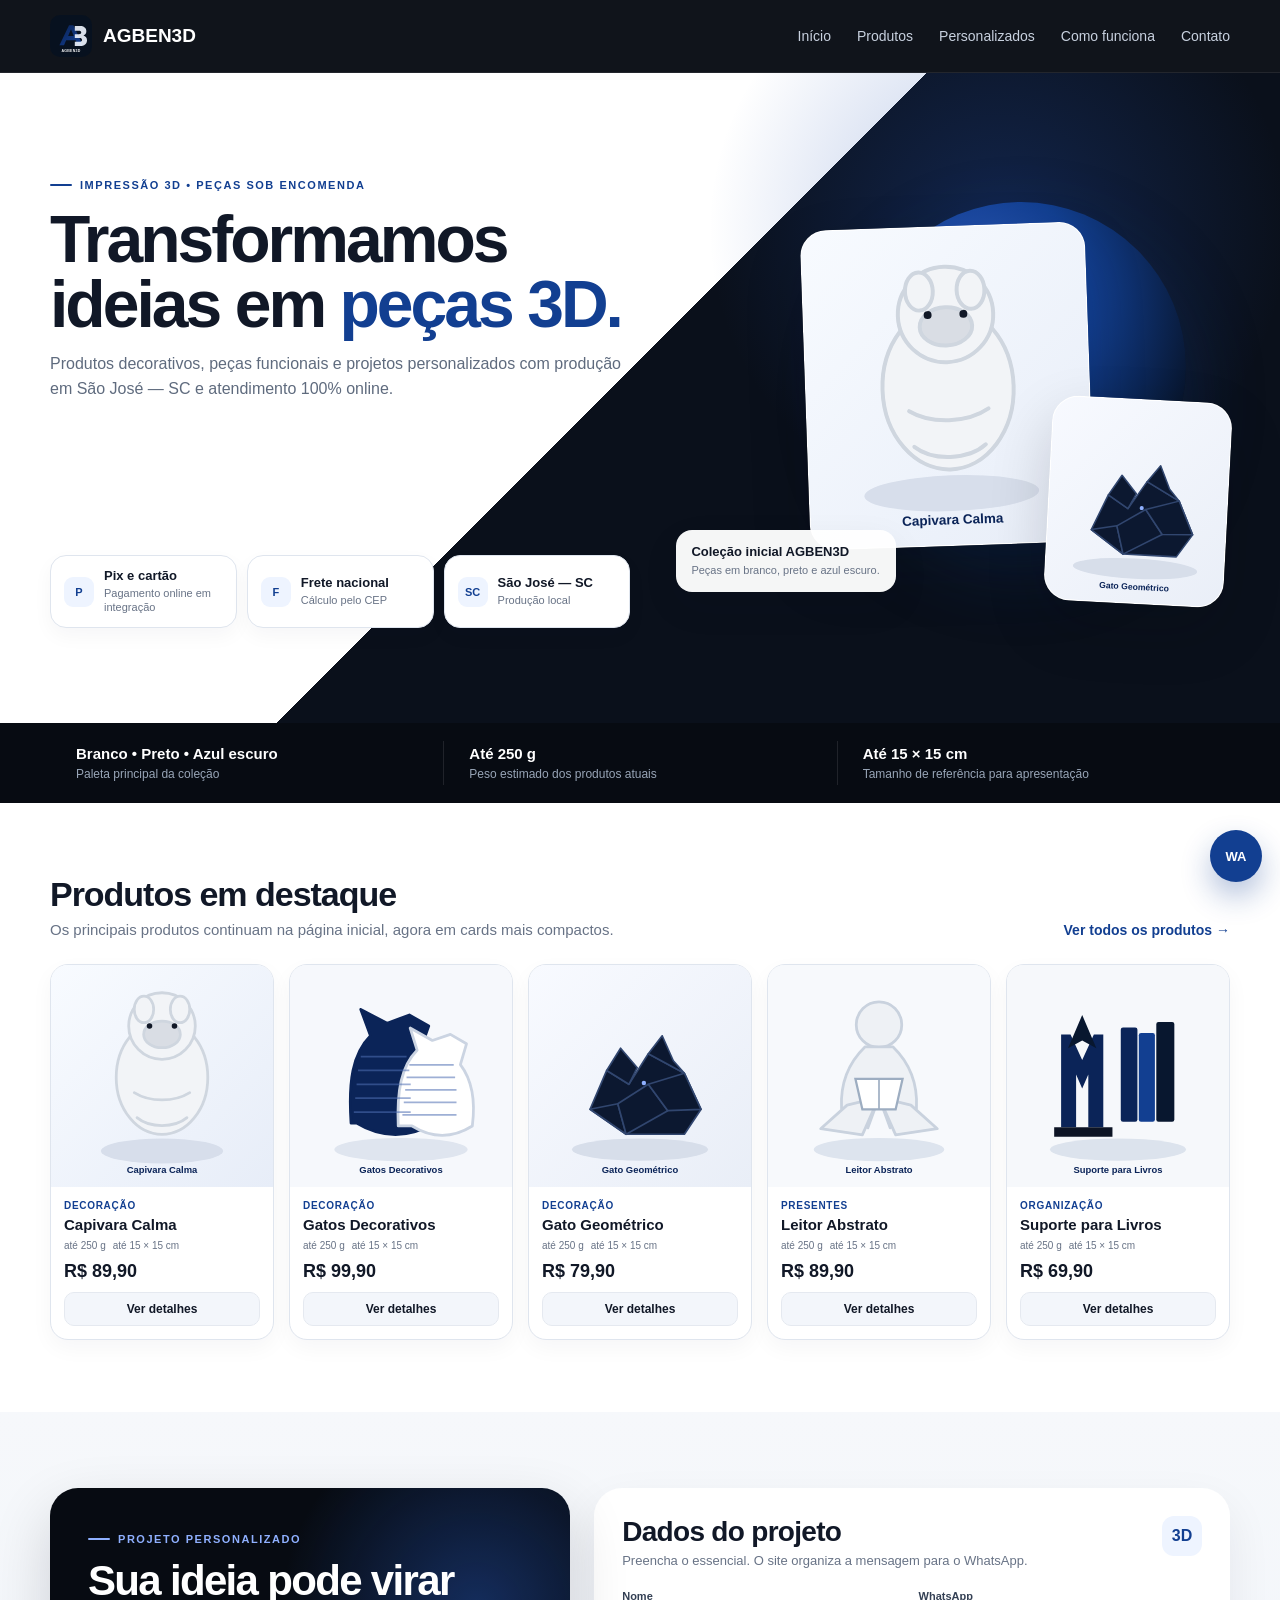
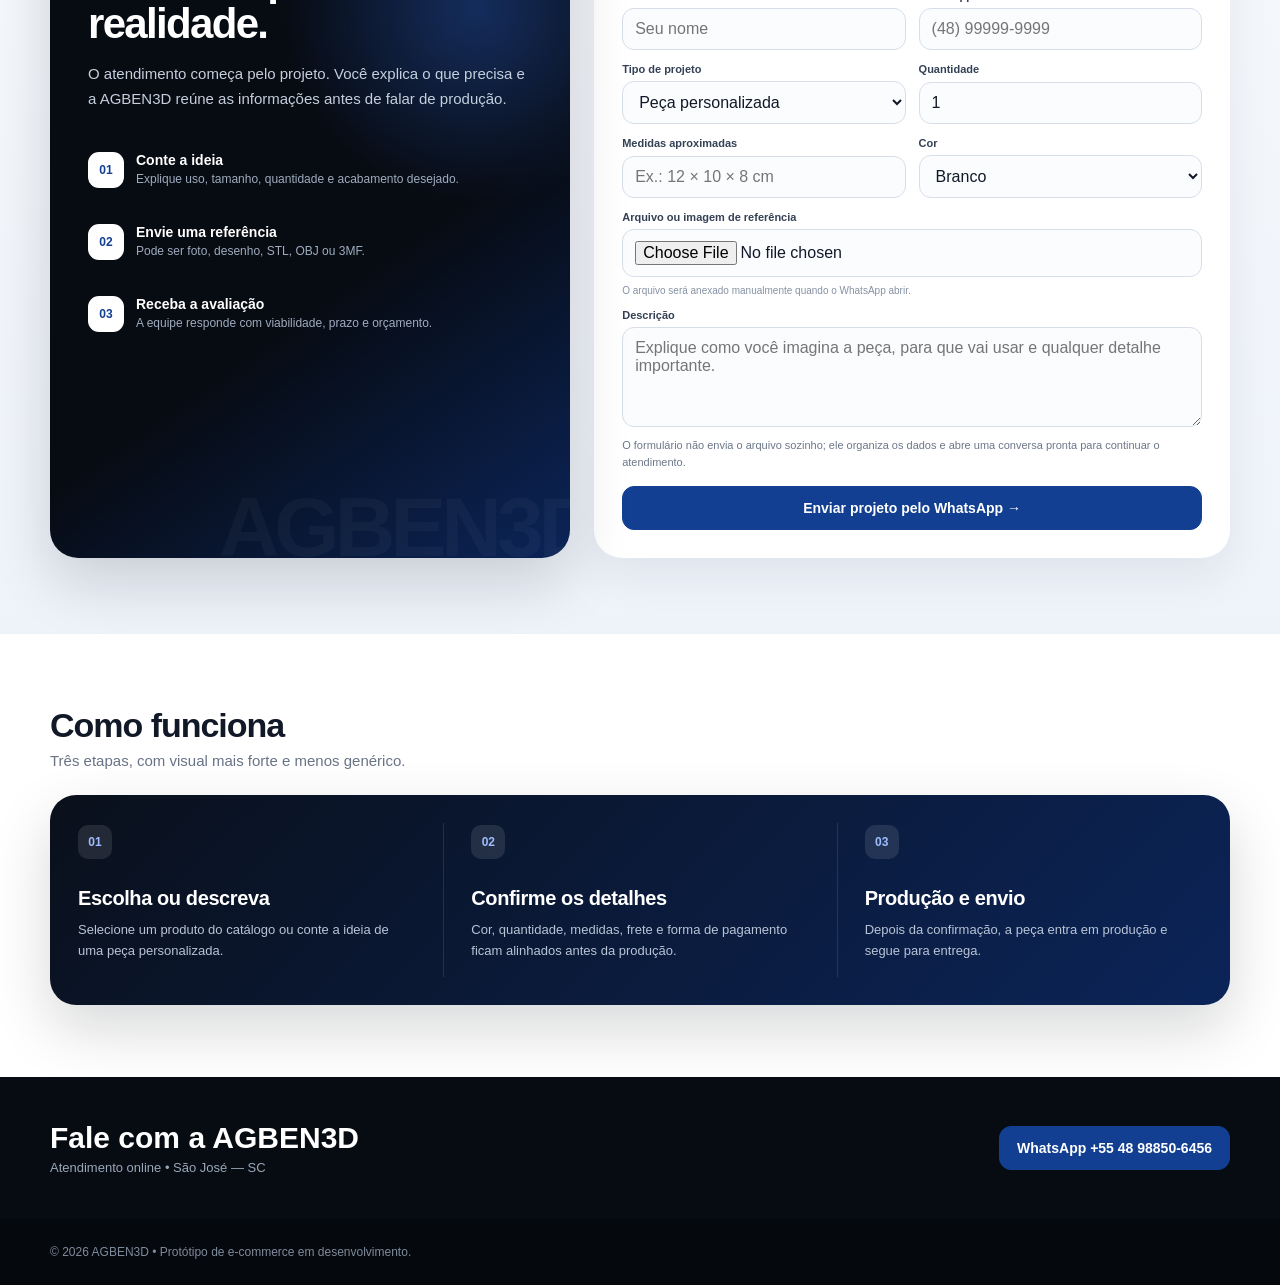
==== commit 7d88498a: "Carregar hotfix V5.2 do hero" ====
--- a/index.html
+++ b/index.html
@@ -1 +1 @@
-<!doctype html><html lang="pt-BR"><head><meta charset="utf-8"><meta name="viewport" content="width=device-width,initial-scale=1"><title>AGBEN3D — Impressões 3D</title><meta name="description" content="Produtos e projetos personalizados em impressão 3D produzidos em São José - SC."><link rel="icon" type="image/svg+xml" href="assets/favicon.svg"><link rel="stylesheet" href="assets/v5.css"></head><body><header><div class="wrap nav"><a class="brand" href="index.html"><img src="assets/logo.svg" alt="AGBEN3D"><b>AGBEN3D</b></a><a href="#inicio">Início</a><a href="produtos.html">Produtos</a><a href="#personalizados">Personalizados</a><a href="#sobre">Como funciona</a><a href="#contato">Contato</a></div></header><main id="inicio"><section class="hero"><div class="wrap heroGrid"><div class="heroCopy"><div class="eyebrow">IMPRESSÃO 3D • PEÇAS SOB ENCOMENDA</div><div class="heroTextStage"><article class="heroSlide active"><h1>Transformamos ideias em <span>peças 3D.</span></h1><p>Produtos decorativos, peças funcionais e projetos personalizados com produção em São José — SC e atendimento 100% online.</p></article><article class="heroSlide"><h1>Da sua ideia para algo <span>real.</span></h1><p>Envie uma referência, desenho ou arquivo 3D e a AGBEN3D transforma o conceito em uma peça física sob medida.</p></article><article class="heroSlide"><h1>Impressão 3D para <span>decorar, presentear e criar.</span></h1><p>Peças compactas, modernas e personalizáveis, pensadas para ambientes, presentes e soluções do dia a dia.</p></article></div><div class="heroActions"><a class="btn primary" href="produtos.html">Ver todos os produtos →</a><a class="btn black" href="#personalizados">Enviar projeto</a></div><div class="trustRow"><div class="trustItem"><div class="trustIcon">P</div><div><b>Pix e cartão</b><span>Pagamento online em integração</span></div></div><div class="trustItem"><div class="trustIcon">F</div><div><b>Frete nacional</b><span>Cálculo pelo CEP</span></div></div><div class="trustItem"><div class="trustIcon">SC</div><div><b>São José — SC</b><span>Produção local</span></div></div></div></div><div class="heroVisual"><div class="glow"></div><div class="visualCard main"><img id="heroMain" src="assets/capivara.svg" alt="Produto 3D em destaque"></div><div class="visualCard side"><img id="heroSide" src="assets/gato-geometrico.svg" alt="Produto 3D em destaque"></div><div class="visualBadge"><b id="heroBadgeTitle">Coleção inicial AGBEN3D</b><span id="heroBadgeText">Peças em branco, preto e azul escuro.</span></div></div></div></section><section class="featureStrip"><div class="wrap"><div class="feature"><b>Branco • Preto • Azul escuro</b><span>Paleta principal da coleção</span></div><div class="feature"><b>Até 250 g</b><span>Peso estimado dos produtos atuais</span></div><div class="feature"><b>Até 15 × 15 cm</b><span>Tamanho de referência para apresentação</span></div></div></section><section class="section reveal" id="produtos"><div class="wrap"><div class="sectionHead"><div><h2>Produtos em destaque</h2><p>Os principais produtos continuam na página inicial, agora em cards mais compactos.</p></div><a class="sectionLink" href="produtos.html">Ver todos os produtos →</a></div><div class="products" id="products"></div></div></section><section class="projectSection" id="personalizados"><div class="wrap projectGrid"><div class="projectStory reveal"><div class="eyebrow">PROJETO PERSONALIZADO</div><h2>Sua ideia pode virar realidade.</h2><p>O atendimento começa pelo projeto. Você explica o que precisa e a AGBEN3D reúne as informações antes de falar de produção.</p><div class="projectSteps"><div class="projectStep"><div class="projectStepNum">01</div><div><b>Conte a ideia</b><span>Explique uso, tamanho, quantidade e acabamento desejado.</span></div></div><div class="projectStep"><div class="projectStepNum">02</div><div><b>Envie uma referência</b><span>Pode ser foto, desenho, STL, OBJ ou 3MF.</span></div></div><div class="projectStep"><div class="projectStepNum">03</div><div><b>Receba a avaliação</b><span>A equipe responde com viabilidade, prazo e orçamento.</span></div></div></div></div><form class="projectForm reveal" id="projectForm"><div class="formTitle"><div><h3>Dados do projeto</h3><p>Preencha o essencial. O site organiza a mensagem para o WhatsApp.</p></div><div class="formMark">3D</div></div><div class="fields"><div class="field"><label>Nome</label><input id="nome" required placeholder="Seu nome"></div><div class="field"><label>WhatsApp</label><input id="fone" placeholder="(48) 99999-9999"></div><div class="field"><label>Tipo de projeto</label><select id="tipo"><option>Peça personalizada</option><option>Decoração</option><option>Peça funcional</option><option>Brinde / lote</option><option>Outro</option></select></div><div class="field"><label>Quantidade</label><input id="qtd" type="number" min="1" value="1"></div><div class="field"><label>Medidas aproximadas</label><input id="med" placeholder="Ex.: 12 × 10 × 8 cm"></div><div class="field"><label>Cor</label><select id="cor"><option>Branco</option><option>Preto</option><option>Azul escuro</option><option>Outra</option></select></div><div class="field full"><label>Arquivo ou imagem de referência</label><input id="arquivo" type="file" accept=".stl,.obj,.3mf,image/*"><div class="fileHelp">O arquivo será anexado manualmente quando o WhatsApp abrir.</div></div><div class="field full"><label>Descrição</label><textarea id="desc" placeholder="Explique como você imagina a peça, para que vai usar e qualquer detalhe importante."></textarea></div></div><p class="formNote">O formulário não envia o arquivo sozinho; ele organiza os dados e abre uma conversa pronta para continuar o atendimento.</p><button class="btn primary" type="submit">Enviar projeto pelo WhatsApp →</button></form></div></section><section class="howSection" id="sobre"><div class="wrap"><div class="sectionHead"><div><h2>Como funciona</h2><p>Três etapas, com visual mais forte e menos genérico.</p></div></div><div class="howGrid reveal"><article class="howItem"><div class="howIndex">01</div><h3>Escolha ou descreva</h3><p>Selecione um produto do catálogo ou conte a ideia de uma peça personalizada.</p></article><article class="howItem"><div class="howIndex">02</div><h3>Confirme os detalhes</h3><p>Cor, quantidade, medidas, frete e forma de pagamento ficam alinhados antes da produção.</p></article><article class="howItem"><div class="howIndex">03</div><h3>Produção e envio</h3><p>Depois da confirmação, a peça entra em produção e segue para entrega.</p></article></div></div></section><section class="contactBand" id="contato"><div class="wrap"><div><h2>Fale com a AGBEN3D</h2><p>Atendimento online • São José — SC</p></div><a class="btn primary" href="https://wa.me/5548988506456" target="_blank">WhatsApp +55 48 98850-6456</a></div></section></main><footer><div class="wrap">© 2026 AGBEN3D • Protótipo de e-commerce em desenvolvimento.</div></footer><a class="wa" href="https://wa.me/5548988506456" target="_blank">WA</a><script src="assets/v5.js"></script></body></html>+<!doctype html><html lang="pt-BR"><head><meta charset="utf-8"><meta name="viewport" content="width=device-width,initial-scale=1"><title>AGBEN3D — Impressões 3D</title><meta name="description" content="Produtos e projetos personalizados em impressão 3D produzidos em São José - SC."><link rel="icon" type="image/svg+xml" href="assets/favicon.svg"><link rel="stylesheet" href="assets/v5.css"><link rel="stylesheet" href="assets/v5.2.css"></head><body><header><div class="wrap nav"><a class="brand" href="index.html"><img src="assets/logo.svg" alt="AGBEN3D"><b>AGBEN3D</b></a><a href="#inicio">Início</a><a href="produtos.html">Produtos</a><a href="#personalizados">Personalizados</a><a href="#sobre">Como funciona</a><a href="#contato">Contato</a></div></header><main id="inicio"><section class="hero"><div class="wrap heroGrid"><div class="heroCopy"><div class="eyebrow">IMPRESSÃO 3D • PEÇAS SOB ENCOMENDA</div><div class="heroTextStage"><article class="heroSlide active"><h1>Transformamos ideias em <span>peças 3D.</span></h1><p>Produtos decorativos, peças funcionais e projetos personalizados com produção em São José — SC e atendimento 100% online.</p></article><article class="heroSlide"><h1>Da sua ideia para algo <span>real.</span></h1><p>Envie uma referência, desenho ou arquivo 3D e a AGBEN3D transforma o conceito em uma peça física sob medida.</p></article><article class="heroSlide"><h1>Impressão 3D para <span>decorar, presentear e criar.</span></h1><p>Peças compactas, modernas e personalizáveis, pensadas para ambientes, presentes e soluções do dia a dia.</p></article></div><div class="heroActions"><a class="btn primary" href="produtos.html">Ver todos os produtos →</a><a class="btn black" href="#personalizados">Enviar projeto</a></div><div class="trustRow"><div class="trustItem"><div class="trustIcon">P</div><div><b>Pix e cartão</b><span>Pagamento online em integração</span></div></div><div class="trustItem"><div class="trustIcon">F</div><div><b>Frete nacional</b><span>Cálculo pelo CEP</span></div></div><div class="trustItem"><div class="trustIcon">SC</div><div><b>São José — SC</b><span>Produção local</span></div></div></div></div><div class="heroVisual"><div class="glow"></div><div class="visualCard main"><img id="heroMain" src="assets/capivara.svg" alt="Produto 3D em destaque"></div><div class="visualCard side"><img id="heroSide" src="assets/gato-geometrico.svg" alt="Produto 3D em destaque"></div><div class="visualBadge"><b id="heroBadgeTitle">Coleção inicial AGBEN3D</b><span id="heroBadgeText">Peças em branco, preto e azul escuro.</span></div></div></div></section><section class="featureStrip"><div class="wrap"><div class="feature"><b>Branco • Preto • Azul escuro</b><span>Paleta principal da coleção</span></div><div class="feature"><b>Até 250 g</b><span>Peso estimado dos produtos atuais</span></div><div class="feature"><b>Até 15 × 15 cm</b><span>Tamanho de referência para apresentação</span></div></div></section><section class="section reveal" id="produtos"><div class="wrap"><div class="sectionHead"><div><h2>Produtos em destaque</h2><p>Os principais produtos continuam na página inicial, agora em cards mais compactos.</p></div><a class="sectionLink" href="produtos.html">Ver todos os produtos →</a></div><div class="products" id="products"></div></div></section><section class="projectSection" id="personalizados"><div class="wrap projectGrid"><div class="projectStory reveal"><div class="eyebrow">PROJETO PERSONALIZADO</div><h2>Sua ideia pode virar realidade.</h2><p>O atendimento começa pelo projeto. Você explica o que precisa e a AGBEN3D reúne as informações antes de falar de produção.</p><div class="projectSteps"><div class="projectStep"><div class="projectStepNum">01</div><div><b>Conte a ideia</b><span>Explique uso, tamanho, quantidade e acabamento desejado.</span></div></div><div class="projectStep"><div class="projectStepNum">02</div><div><b>Envie uma referência</b><span>Pode ser foto, desenho, STL, OBJ ou 3MF.</span></div></div><div class="projectStep"><div class="projectStepNum">03</div><div><b>Receba a avaliação</b><span>A equipe responde com viabilidade, prazo e orçamento.</span></div></div></div></div><form class="projectForm reveal" id="projectForm"><div class="formTitle"><div><h3>Dados do projeto</h3><p>Preencha o essencial. O site organiza a mensagem para o WhatsApp.</p></div><div class="formMark">3D</div></div><div class="fields"><div class="field"><label>Nome</label><input id="nome" required placeholder="Seu nome"></div><div class="field"><label>WhatsApp</label><input id="fone" placeholder="(48) 99999-9999"></div><div class="field"><label>Tipo de projeto</label><select id="tipo"><option>Peça personalizada</option><option>Decoração</option><option>Peça funcional</option><option>Brinde / lote</option><option>Outro</option></select></div><div class="field"><label>Quantidade</label><input id="qtd" type="number" min="1" value="1"></div><div class="field"><label>Medidas aproximadas</label><input id="med" placeholder="Ex.: 12 × 10 × 8 cm"></div><div class="field"><label>Cor</label><select id="cor"><option>Branco</option><option>Preto</option><option>Azul escuro</option><option>Outra</option></select></div><div class="field full"><label>Arquivo ou imagem de referência</label><input id="arquivo" type="file" accept=".stl,.obj,.3mf,image/*"><div class="fileHelp">O arquivo será anexado manualmente quando o WhatsApp abrir.</div></div><div class="field full"><label>Descrição</label><textarea id="desc" placeholder="Explique como você imagina a peça, para que vai usar e qualquer detalhe importante."></textarea></div></div><p class="formNote">O formulário não envia o arquivo sozinho; ele organiza os dados e abre uma conversa pronta para continuar o atendimento.</p><button class="btn primary" type="submit">Enviar projeto pelo WhatsApp →</button></form></div></section><section class="howSection" id="sobre"><div class="wrap"><div class="sectionHead"><div><h2>Como funciona</h2><p>Três etapas, com visual mais forte e menos genérico.</p></div></div><div class="howGrid reveal"><article class="howItem"><div class="howIndex">01</div><h3>Escolha ou descreva</h3><p>Selecione um produto do catálogo ou conte a ideia de uma peça personalizada.</p></article><article class="howItem"><div class="howIndex">02</div><h3>Confirme os detalhes</h3><p>Cor, quantidade, medidas, frete e forma de pagamento ficam alinhados antes da produção.</p></article><article class="howItem"><div class="howIndex">03</div><h3>Produção e envio</h3><p>Depois da confirmação, a peça entra em produção e segue para entrega.</p></article></div></div></section><section class="contactBand" id="contato"><div class="wrap"><div><h2>Fale com a AGBEN3D</h2><p>Atendimento online • São José — SC</p></div><a class="btn primary" href="https://wa.me/5548988506456" target="_blank">WhatsApp +55 48 98850-6456</a></div></section></main><footer><div class="wrap">© 2026 AGBEN3D • Protótipo de e-commerce em desenvolvimento.</div></footer><a class="wa" href="https://wa.me/5548988506456" target="_blank">WA</a><script src="assets/v5.js"></script></body></html>
--- a/assets/v5.2.css
+++ b/assets/v5.2.css
@@ -0,0 +1 @@
+.heroTextStage{height:330px!important}.heroActions{display:none!important}.trustRow{margin-top:18px!important}.hero,.heroGrid{min-height:650px!important}@media(max-width:1100px){.heroTextStage{height:350px!important}.heroSlide h1{font-size:clamp(42px,5.2vw,66px)!important}}@media(max-width:980px){.hero,.heroGrid{min-height:auto!important}.heroTextStage{height:300px!important}}@media(max-width:680px){.heroTextStage{height:330px!important}.heroSlide h1{font-size:42px!important;line-height:1!important}.heroSlide p{font-size:15px!important;line-height:1.55!important}.trustRow{margin-top:12px!important}}
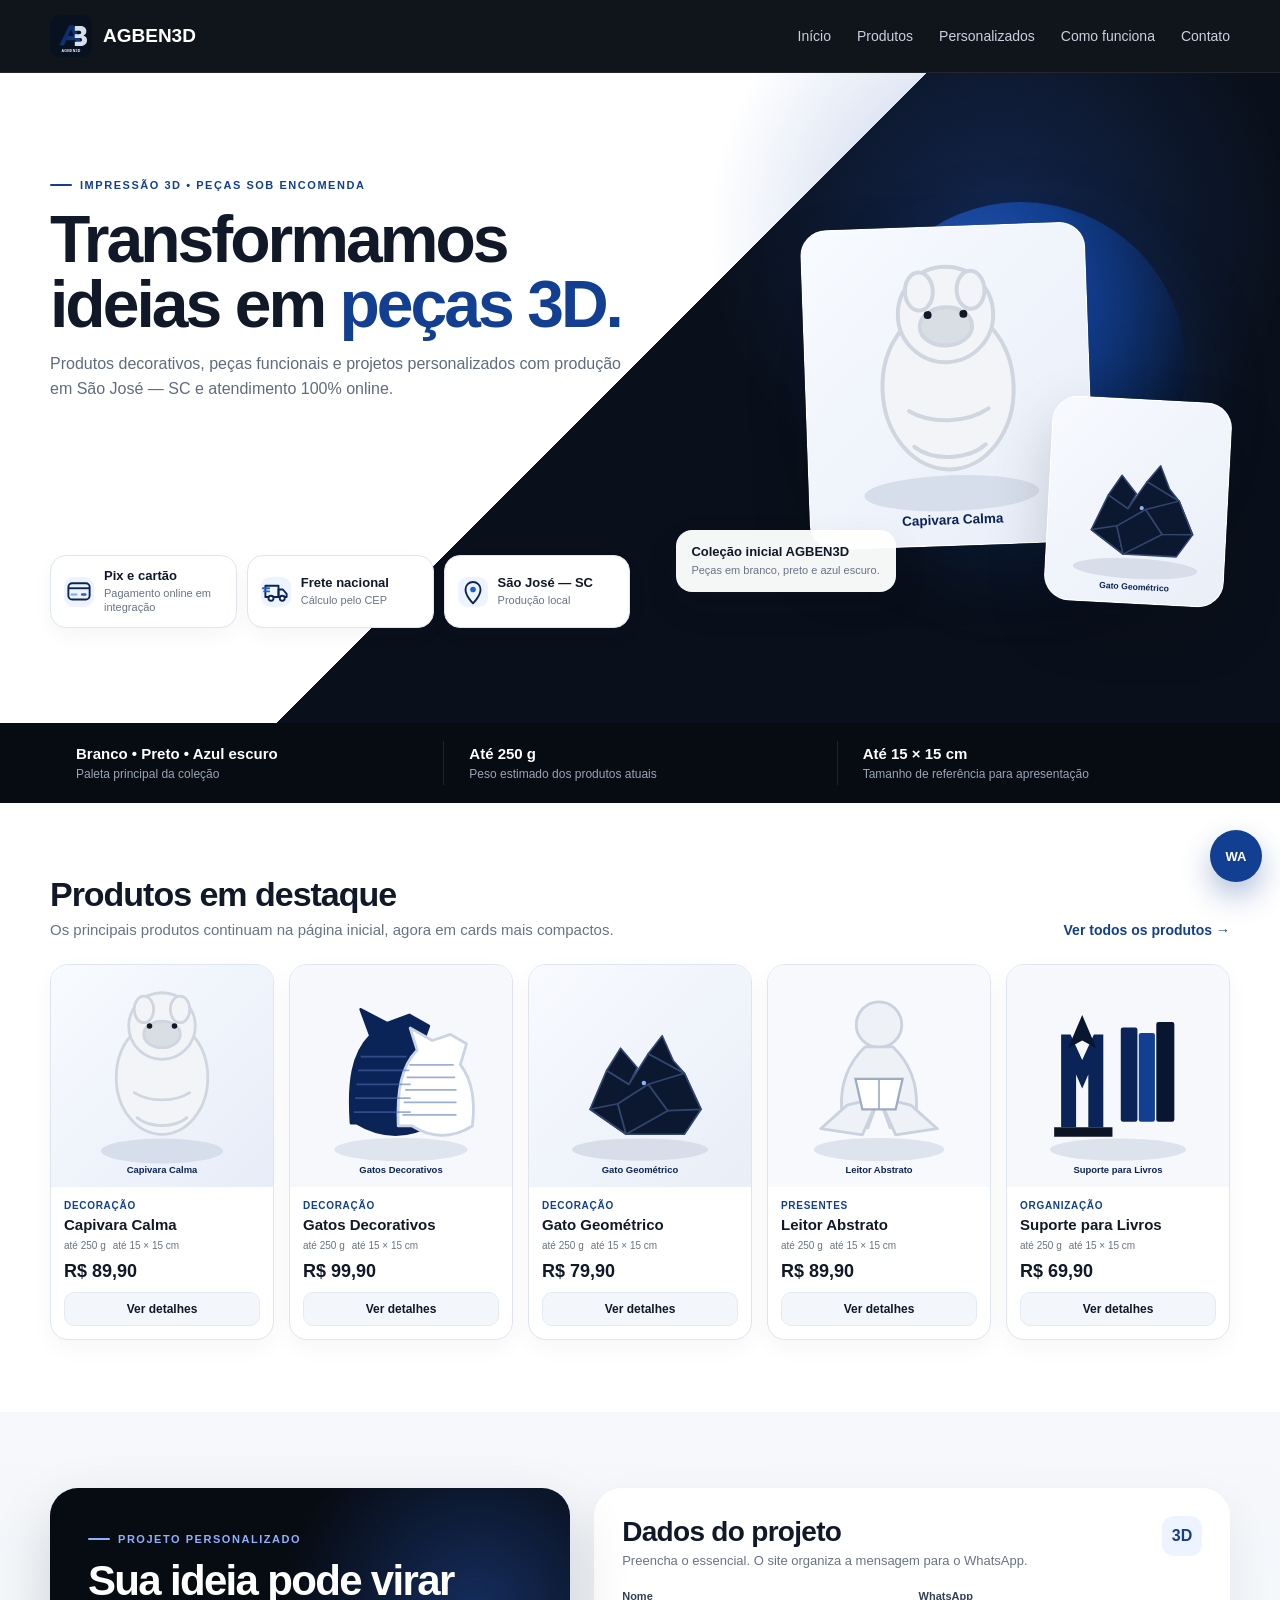
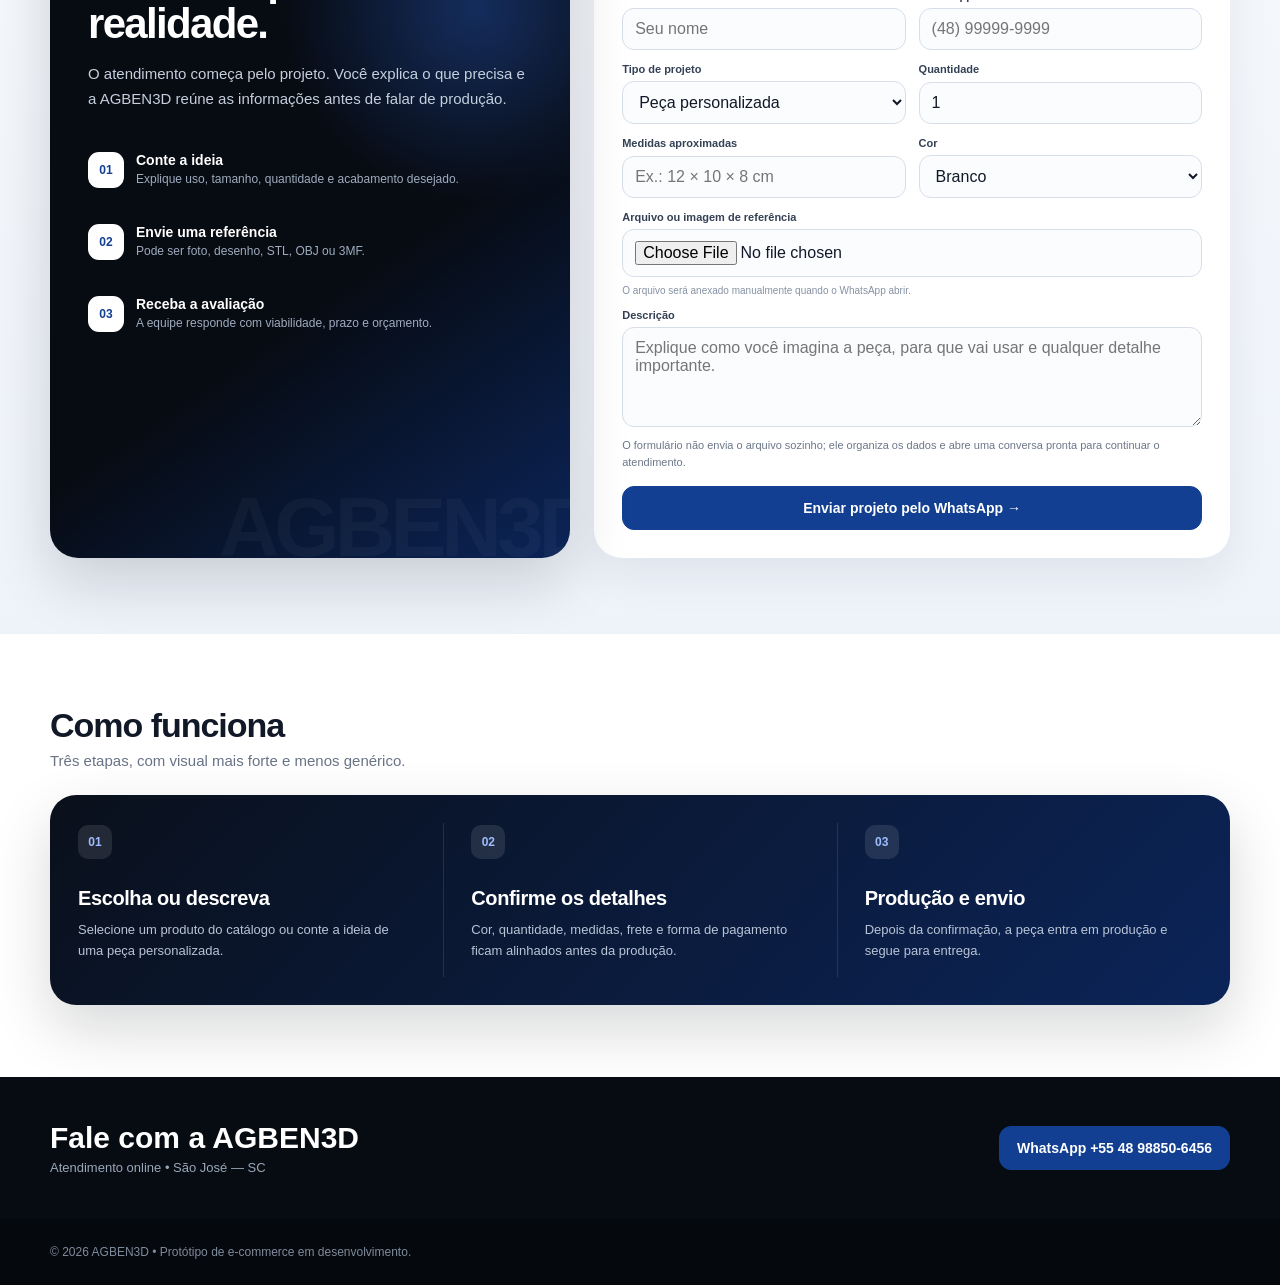
==== commit a9ad2b41: "Trocar marcadores por ícones gráficos" ====
--- a/index.html
+++ b/index.html
@@ -1 +1 @@
-<!doctype html><html lang="pt-BR"><head><meta charset="utf-8"><meta name="viewport" content="width=device-width,initial-scale=1"><title>AGBEN3D — Impressões 3D</title><meta name="description" content="Produtos e projetos personalizados em impressão 3D produzidos em São José - SC."><link rel="icon" type="image/svg+xml" href="assets/favicon.svg"><link rel="stylesheet" href="assets/v5.css"><link rel="stylesheet" href="assets/v5.2.css"></head><body><header><div class="wrap nav"><a class="brand" href="index.html"><img src="assets/logo.svg" alt="AGBEN3D"><b>AGBEN3D</b></a><a href="#inicio">Início</a><a href="produtos.html">Produtos</a><a href="#personalizados">Personalizados</a><a href="#sobre">Como funciona</a><a href="#contato">Contato</a></div></header><main id="inicio"><section class="hero"><div class="wrap heroGrid"><div class="heroCopy"><div class="eyebrow">IMPRESSÃO 3D • PEÇAS SOB ENCOMENDA</div><div class="heroTextStage"><article class="heroSlide active"><h1>Transformamos ideias em <span>peças 3D.</span></h1><p>Produtos decorativos, peças funcionais e projetos personalizados com produção em São José — SC e atendimento 100% online.</p></article><article class="heroSlide"><h1>Da sua ideia para algo <span>real.</span></h1><p>Envie uma referência, desenho ou arquivo 3D e a AGBEN3D transforma o conceito em uma peça física sob medida.</p></article><article class="heroSlide"><h1>Impressão 3D para <span>decorar, presentear e criar.</span></h1><p>Peças compactas, modernas e personalizáveis, pensadas para ambientes, presentes e soluções do dia a dia.</p></article></div><div class="heroActions"><a class="btn primary" href="produtos.html">Ver todos os produtos →</a><a class="btn black" href="#personalizados">Enviar projeto</a></div><div class="trustRow"><div class="trustItem"><div class="trustIcon">P</div><div><b>Pix e cartão</b><span>Pagamento online em integração</span></div></div><div class="trustItem"><div class="trustIcon">F</div><div><b>Frete nacional</b><span>Cálculo pelo CEP</span></div></div><div class="trustItem"><div class="trustIcon">SC</div><div><b>São José — SC</b><span>Produção local</span></div></div></div></div><div class="heroVisual"><div class="glow"></div><div class="visualCard main"><img id="heroMain" src="assets/capivara.svg" alt="Produto 3D em destaque"></div><div class="visualCard side"><img id="heroSide" src="assets/gato-geometrico.svg" alt="Produto 3D em destaque"></div><div class="visualBadge"><b id="heroBadgeTitle">Coleção inicial AGBEN3D</b><span id="heroBadgeText">Peças em branco, preto e azul escuro.</span></div></div></div></section><section class="featureStrip"><div class="wrap"><div class="feature"><b>Branco • Preto • Azul escuro</b><span>Paleta principal da coleção</span></div><div class="feature"><b>Até 250 g</b><span>Peso estimado dos produtos atuais</span></div><div class="feature"><b>Até 15 × 15 cm</b><span>Tamanho de referência para apresentação</span></div></div></section><section class="section reveal" id="produtos"><div class="wrap"><div class="sectionHead"><div><h2>Produtos em destaque</h2><p>Os principais produtos continuam na página inicial, agora em cards mais compactos.</p></div><a class="sectionLink" href="produtos.html">Ver todos os produtos →</a></div><div class="products" id="products"></div></div></section><section class="projectSection" id="personalizados"><div class="wrap projectGrid"><div class="projectStory reveal"><div class="eyebrow">PROJETO PERSONALIZADO</div><h2>Sua ideia pode virar realidade.</h2><p>O atendimento começa pelo projeto. Você explica o que precisa e a AGBEN3D reúne as informações antes de falar de produção.</p><div class="projectSteps"><div class="projectStep"><div class="projectStepNum">01</div><div><b>Conte a ideia</b><span>Explique uso, tamanho, quantidade e acabamento desejado.</span></div></div><div class="projectStep"><div class="projectStepNum">02</div><div><b>Envie uma referência</b><span>Pode ser foto, desenho, STL, OBJ ou 3MF.</span></div></div><div class="projectStep"><div class="projectStepNum">03</div><div><b>Receba a avaliação</b><span>A equipe responde com viabilidade, prazo e orçamento.</span></div></div></div></div><form class="projectForm reveal" id="projectForm"><div class="formTitle"><div><h3>Dados do projeto</h3><p>Preencha o essencial. O site organiza a mensagem para o WhatsApp.</p></div><div class="formMark">3D</div></div><div class="fields"><div class="field"><label>Nome</label><input id="nome" required placeholder="Seu nome"></div><div class="field"><label>WhatsApp</label><input id="fone" placeholder="(48) 99999-9999"></div><div class="field"><label>Tipo de projeto</label><select id="tipo"><option>Peça personalizada</option><option>Decoração</option><option>Peça funcional</option><option>Brinde / lote</option><option>Outro</option></select></div><div class="field"><label>Quantidade</label><input id="qtd" type="number" min="1" value="1"></div><div class="field"><label>Medidas aproximadas</label><input id="med" placeholder="Ex.: 12 × 10 × 8 cm"></div><div class="field"><label>Cor</label><select id="cor"><option>Branco</option><option>Preto</option><option>Azul escuro</option><option>Outra</option></select></div><div class="field full"><label>Arquivo ou imagem de referência</label><input id="arquivo" type="file" accept=".stl,.obj,.3mf,image/*"><div class="fileHelp">O arquivo será anexado manualmente quando o WhatsApp abrir.</div></div><div class="field full"><label>Descrição</label><textarea id="desc" placeholder="Explique como você imagina a peça, para que vai usar e qualquer detalhe importante."></textarea></div></div><p class="formNote">O formulário não envia o arquivo sozinho; ele organiza os dados e abre uma conversa pronta para continuar o atendimento.</p><button class="btn primary" type="submit">Enviar projeto pelo WhatsApp →</button></form></div></section><section class="howSection" id="sobre"><div class="wrap"><div class="sectionHead"><div><h2>Como funciona</h2><p>Três etapas, com visual mais forte e menos genérico.</p></div></div><div class="howGrid reveal"><article class="howItem"><div class="howIndex">01</div><h3>Escolha ou descreva</h3><p>Selecione um produto do catálogo ou conte a ideia de uma peça personalizada.</p></article><article class="howItem"><div class="howIndex">02</div><h3>Confirme os detalhes</h3><p>Cor, quantidade, medidas, frete e forma de pagamento ficam alinhados antes da produção.</p></article><article class="howItem"><div class="howIndex">03</div><h3>Produção e envio</h3><p>Depois da confirmação, a peça entra em produção e segue para entrega.</p></article></div></div></section><section class="contactBand" id="contato"><div class="wrap"><div><h2>Fale com a AGBEN3D</h2><p>Atendimento online • São José — SC</p></div><a class="btn primary" href="https://wa.me/5548988506456" target="_blank">WhatsApp +55 48 98850-6456</a></div></section></main><footer><div class="wrap">© 2026 AGBEN3D • Protótipo de e-commerce em desenvolvimento.</div></footer><a class="wa" href="https://wa.me/5548988506456" target="_blank">WA</a><script src="assets/v5.js"></script></body></html>+<!doctype html><html lang="pt-BR"><head><meta charset="utf-8"><meta name="viewport" content="width=device-width,initial-scale=1"><title>AGBEN3D — Impressões 3D</title><meta name="description" content="Produtos e projetos personalizados em impressão 3D produzidos em São José - SC."><link rel="icon" type="image/svg+xml" href="assets/favicon.svg"><link rel="stylesheet" href="assets/v5.css"><link rel="stylesheet" href="assets/v5.2.css"></head><body><header><div class="wrap nav"><a class="brand" href="index.html"><img src="assets/logo.svg" alt="AGBEN3D"><b>AGBEN3D</b></a><a href="#inicio">Início</a><a href="produtos.html">Produtos</a><a href="#personalizados">Personalizados</a><a href="#sobre">Como funciona</a><a href="#contato">Contato</a></div></header><main id="inicio"><section class="hero"><div class="wrap heroGrid"><div class="heroCopy"><div class="eyebrow">IMPRESSÃO 3D • PEÇAS SOB ENCOMENDA</div><div class="heroTextStage"><article class="heroSlide active"><h1>Transformamos ideias em <span>peças 3D.</span></h1><p>Produtos decorativos, peças funcionais e projetos personalizados com produção em São José — SC e atendimento 100% online.</p></article><article class="heroSlide"><h1>Da sua ideia para algo <span>real.</span></h1><p>Envie uma referência, desenho ou arquivo 3D e a AGBEN3D transforma o conceito em uma peça física sob medida.</p></article><article class="heroSlide"><h1>Impressão 3D para <span>decorar, presentear e criar.</span></h1><p>Peças compactas, modernas e personalizáveis, pensadas para ambientes, presentes e soluções do dia a dia.</p></article></div><div class="heroActions"><a class="btn primary" href="produtos.html">Ver todos os produtos →</a><a class="btn black" href="#personalizados">Enviar projeto</a></div><div class="trustRow"><div class="trustItem"><div class="trustIcon"><img src="assets/icon-payment.svg" alt="Pagamento"></div><div><b>Pix e cartão</b><span>Pagamento online em integração</span></div></div><div class="trustItem"><div class="trustIcon"><img src="assets/icon-shipping.svg" alt="Frete"></div><div><b>Frete nacional</b><span>Cálculo pelo CEP</span></div></div><div class="trustItem"><div class="trustIcon"><img src="assets/icon-location.svg" alt="Localização"></div><div><b>São José — SC</b><span>Produção local</span></div></div></div></div><div class="heroVisual"><div class="glow"></div><div class="visualCard main"><img id="heroMain" src="assets/capivara.svg" alt="Produto 3D em destaque"></div><div class="visualCard side"><img id="heroSide" src="assets/gato-geometrico.svg" alt="Produto 3D em destaque"></div><div class="visualBadge"><b id="heroBadgeTitle">Coleção inicial AGBEN3D</b><span id="heroBadgeText">Peças em branco, preto e azul escuro.</span></div></div></div></section><section class="featureStrip"><div class="wrap"><div class="feature"><b>Branco • Preto • Azul escuro</b><span>Paleta principal da coleção</span></div><div class="feature"><b>Até 250 g</b><span>Peso estimado dos produtos atuais</span></div><div class="feature"><b>Até 15 × 15 cm</b><span>Tamanho de referência para apresentação</span></div></div></section><section class="section reveal" id="produtos"><div class="wrap"><div class="sectionHead"><div><h2>Produtos em destaque</h2><p>Os principais produtos continuam na página inicial, agora em cards mais compactos.</p></div><a class="sectionLink" href="produtos.html">Ver todos os produtos →</a></div><div class="products" id="products"></div></div></section><section class="projectSection" id="personalizados"><div class="wrap projectGrid"><div class="projectStory reveal"><div class="eyebrow">PROJETO PERSONALIZADO</div><h2>Sua ideia pode virar realidade.</h2><p>O atendimento começa pelo projeto. Você explica o que precisa e a AGBEN3D reúne as informações antes de falar de produção.</p><div class="projectSteps"><div class="projectStep"><div class="projectStepNum">01</div><div><b>Conte a ideia</b><span>Explique uso, tamanho, quantidade e acabamento desejado.</span></div></div><div class="projectStep"><div class="projectStepNum">02</div><div><b>Envie uma referência</b><span>Pode ser foto, desenho, STL, OBJ ou 3MF.</span></div></div><div class="projectStep"><div class="projectStepNum">03</div><div><b>Receba a avaliação</b><span>A equipe responde com viabilidade, prazo e orçamento.</span></div></div></div></div><form class="projectForm reveal" id="projectForm"><div class="formTitle"><div><h3>Dados do projeto</h3><p>Preencha o essencial. O site organiza a mensagem para o WhatsApp.</p></div><div class="formMark">3D</div></div><div class="fields"><div class="field"><label>Nome</label><input id="nome" required placeholder="Seu nome"></div><div class="field"><label>WhatsApp</label><input id="fone" placeholder="(48) 99999-9999"></div><div class="field"><label>Tipo de projeto</label><select id="tipo"><option>Peça personalizada</option><option>Decoração</option><option>Peça funcional</option><option>Brinde / lote</option><option>Outro</option></select></div><div class="field"><label>Quantidade</label><input id="qtd" type="number" min="1" value="1"></div><div class="field"><label>Medidas aproximadas</label><input id="med" placeholder="Ex.: 12 × 10 × 8 cm"></div><div class="field"><label>Cor</label><select id="cor"><option>Branco</option><option>Preto</option><option>Azul escuro</option><option>Outra</option></select></div><div class="field full"><label>Arquivo ou imagem de referência</label><input id="arquivo" type="file" accept=".stl,.obj,.3mf,image/*"><div class="fileHelp">O arquivo será anexado manualmente quando o WhatsApp abrir.</div></div><div class="field full"><label>Descrição</label><textarea id="desc" placeholder="Explique como você imagina a peça, para que vai usar e qualquer detalhe importante."></textarea></div></div><p class="formNote">O formulário não envia o arquivo sozinho; ele organiza os dados e abre uma conversa pronta para continuar o atendimento.</p><button class="btn primary" type="submit">Enviar projeto pelo WhatsApp →</button></form></div></section><section class="howSection" id="sobre"><div class="wrap"><div class="sectionHead"><div><h2>Como funciona</h2><p>Três etapas, com visual mais forte e menos genérico.</p></div></div><div class="howGrid reveal"><article class="howItem"><div class="howIndex">01</div><h3>Escolha ou descreva</h3><p>Selecione um produto do catálogo ou conte a ideia de uma peça personalizada.</p></article><article class="howItem"><div class="howIndex">02</div><h3>Confirme os detalhes</h3><p>Cor, quantidade, medidas, frete e forma de pagamento ficam alinhados antes da produção.</p></article><article class="howItem"><div class="howIndex">03</div><h3>Produção e envio</h3><p>Depois da confirmação, a peça entra em produção e segue para entrega.</p></article></div></div></section><section class="contactBand" id="contato"><div class="wrap"><div><h2>Fale com a AGBEN3D</h2><p>Atendimento online • São José — SC</p></div><a class="btn primary" href="https://wa.me/5548988506456" target="_blank">WhatsApp +55 48 98850-6456</a></div></section></main><footer><div class="wrap">© 2026 AGBEN3D • Protótipo de e-commerce em desenvolvimento.</div></footer><a class="wa" href="https://wa.me/5548988506456" target="_blank">WA</a><script src="assets/v5.js"></script></body></html>
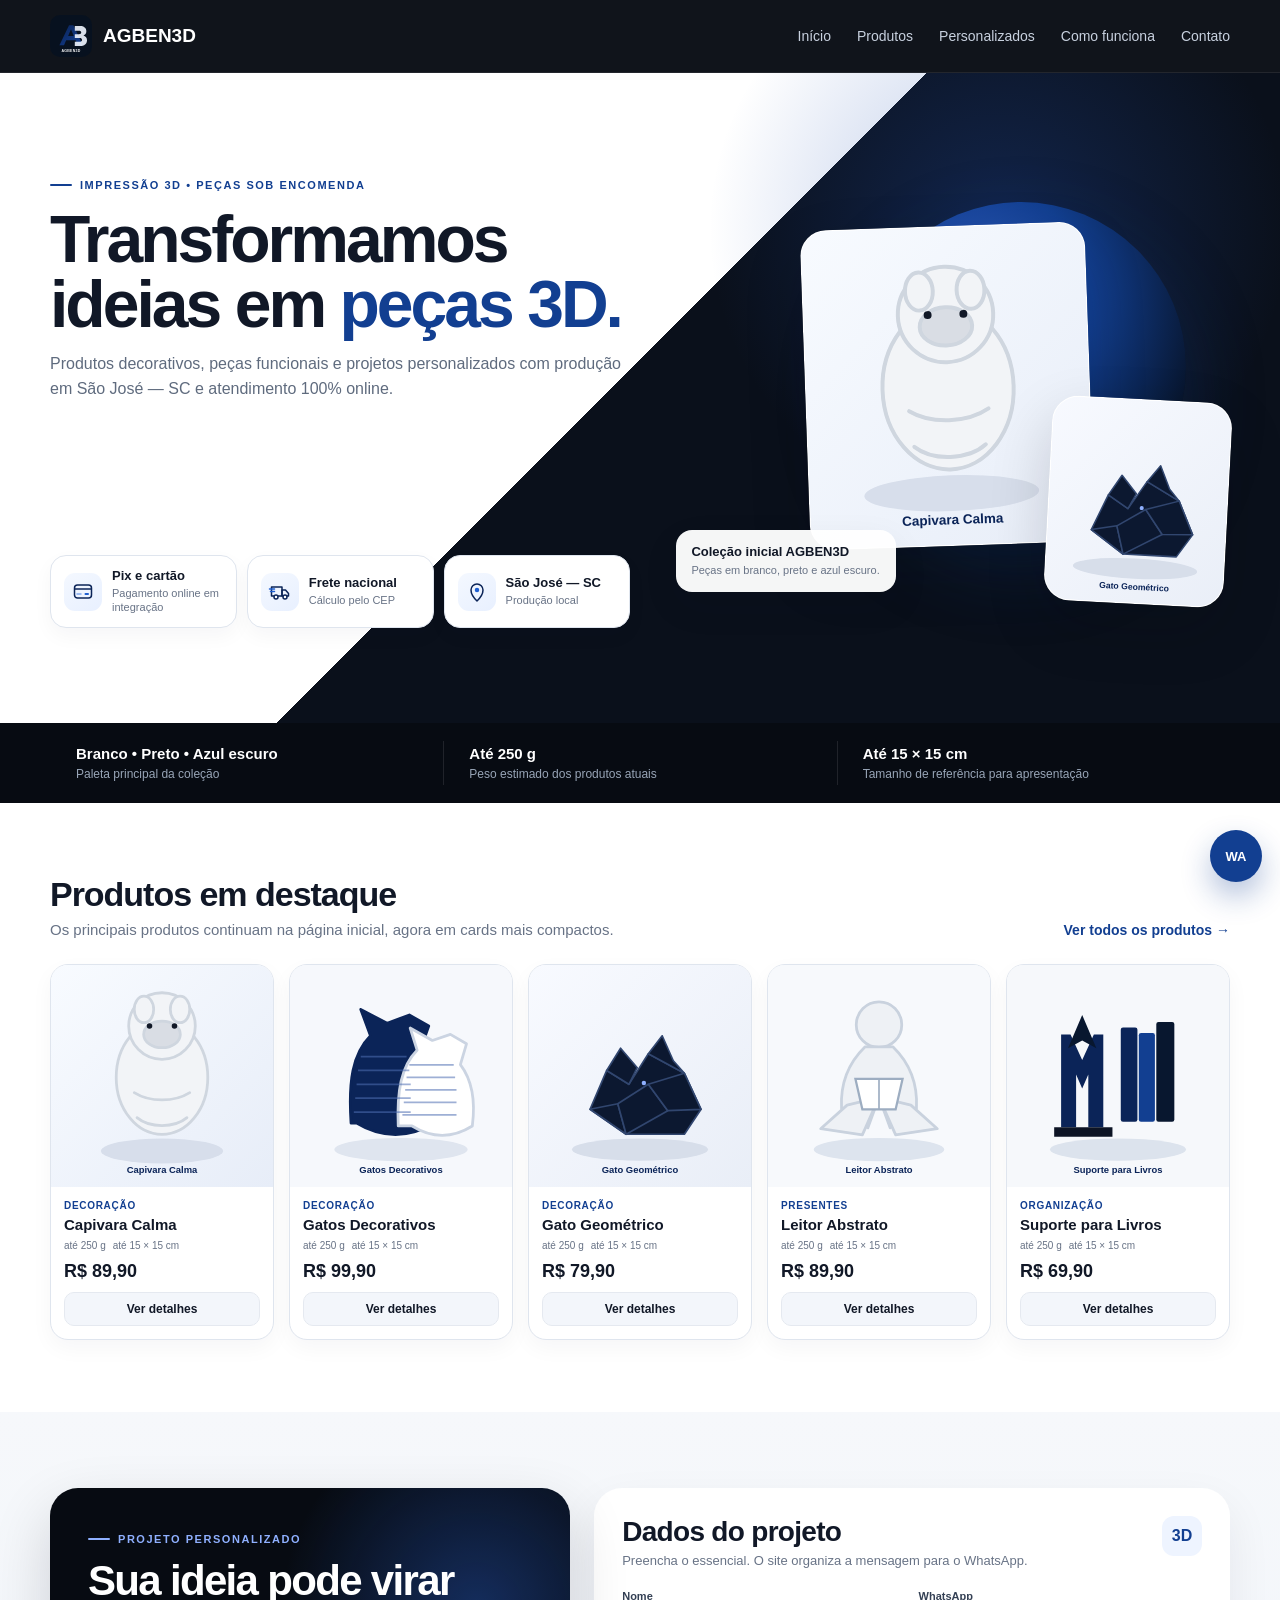
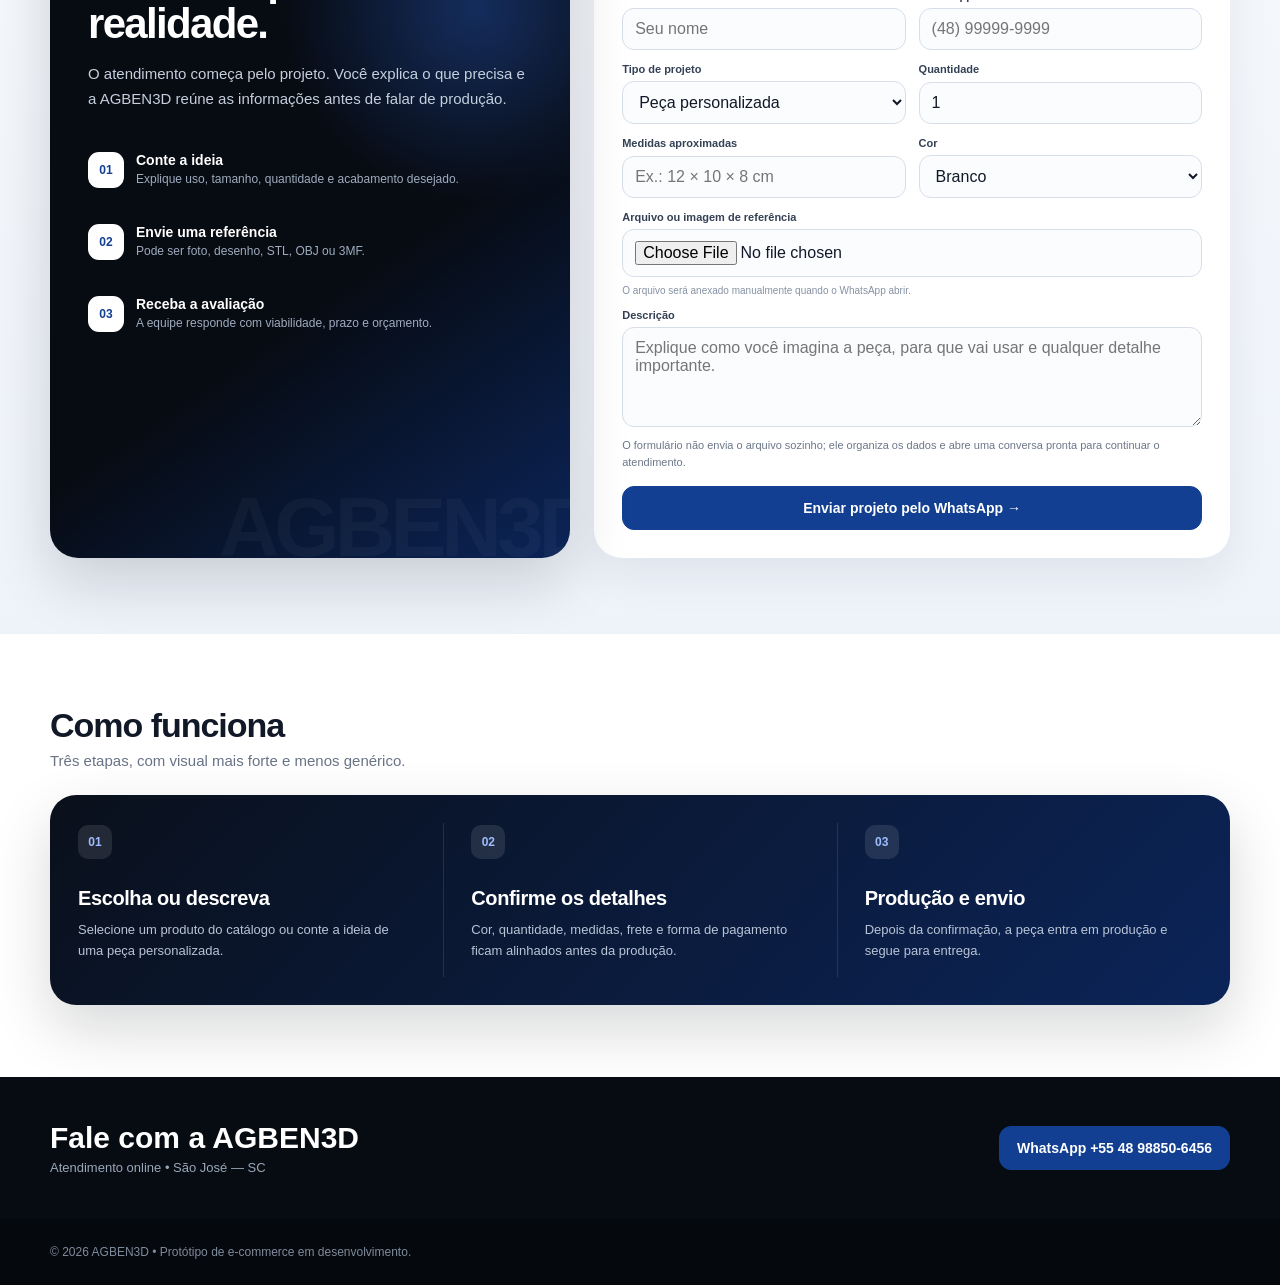
==== commit c1ca86bc: "V5.5 improve mobile catalog CTA" ====
--- a/index.html
+++ b/index.html
@@ -1 +1 @@
-<!doctype html><html lang="pt-BR"><head><meta charset="utf-8"><meta name="viewport" content="width=device-width,initial-scale=1"><title>AGBEN3D — Impressões 3D</title><meta name="description" content="Produtos e projetos personalizados em impressão 3D produzidos em São José - SC."><link rel="icon" type="image/svg+xml" href="assets/favicon.svg"><link rel="stylesheet" href="assets/v5.css"><link rel="stylesheet" href="assets/v5.2.css"></head><body><header><div class="wrap nav"><a class="brand" href="index.html"><img src="assets/logo.svg" alt="AGBEN3D"><b>AGBEN3D</b></a><a href="#inicio">Início</a><a href="produtos.html">Produtos</a><a href="#personalizados">Personalizados</a><a href="#sobre">Como funciona</a><a href="#contato">Contato</a></div></header><main id="inicio"><section class="hero"><div class="wrap heroGrid"><div class="heroCopy"><div class="eyebrow">IMPRESSÃO 3D • PEÇAS SOB ENCOMENDA</div><div class="heroTextStage"><article class="heroSlide active"><h1>Transformamos ideias em <span>peças 3D.</span></h1><p>Produtos decorativos, peças funcionais e projetos personalizados com produção em São José — SC e atendimento 100% online.</p></article><article class="heroSlide"><h1>Da sua ideia para algo <span>real.</span></h1><p>Envie uma referência, desenho ou arquivo 3D e a AGBEN3D transforma o conceito em uma peça física sob medida.</p></article><article class="heroSlide"><h1>Impressão 3D para <span>decorar, presentear e criar.</span></h1><p>Peças compactas, modernas e personalizáveis, pensadas para ambientes, presentes e soluções do dia a dia.</p></article></div><div class="heroActions"><a class="btn primary" href="produtos.html">Ver todos os produtos →</a><a class="btn black" href="#personalizados">Enviar projeto</a></div><div class="trustRow"><div class="trustItem"><div class="trustIcon"><img src="assets/icon-payment.svg" alt="Pagamento"></div><div><b>Pix e cartão</b><span>Pagamento online em integração</span></div></div><div class="trustItem"><div class="trustIcon"><img src="assets/icon-shipping.svg" alt="Frete"></div><div><b>Frete nacional</b><span>Cálculo pelo CEP</span></div></div><div class="trustItem"><div class="trustIcon"><img src="assets/icon-location.svg" alt="Localização"></div><div><b>São José — SC</b><span>Produção local</span></div></div></div></div><div class="heroVisual"><div class="glow"></div><div class="visualCard main"><img id="heroMain" src="assets/capivara.svg" alt="Produto 3D em destaque"></div><div class="visualCard side"><img id="heroSide" src="assets/gato-geometrico.svg" alt="Produto 3D em destaque"></div><div class="visualBadge"><b id="heroBadgeTitle">Coleção inicial AGBEN3D</b><span id="heroBadgeText">Peças em branco, preto e azul escuro.</span></div></div></div></section><section class="featureStrip"><div class="wrap"><div class="feature"><b>Branco • Preto • Azul escuro</b><span>Paleta principal da coleção</span></div><div class="feature"><b>Até 250 g</b><span>Peso estimado dos produtos atuais</span></div><div class="feature"><b>Até 15 × 15 cm</b><span>Tamanho de referência para apresentação</span></div></div></section><section class="section reveal" id="produtos"><div class="wrap"><div class="sectionHead"><div><h2>Produtos em destaque</h2><p>Os principais produtos continuam na página inicial, agora em cards mais compactos.</p></div><a class="sectionLink" href="produtos.html">Ver todos os produtos →</a></div><div class="products" id="products"></div></div></section><section class="projectSection" id="personalizados"><div class="wrap projectGrid"><div class="projectStory reveal"><div class="eyebrow">PROJETO PERSONALIZADO</div><h2>Sua ideia pode virar realidade.</h2><p>O atendimento começa pelo projeto. Você explica o que precisa e a AGBEN3D reúne as informações antes de falar de produção.</p><div class="projectSteps"><div class="projectStep"><div class="projectStepNum">01</div><div><b>Conte a ideia</b><span>Explique uso, tamanho, quantidade e acabamento desejado.</span></div></div><div class="projectStep"><div class="projectStepNum">02</div><div><b>Envie uma referência</b><span>Pode ser foto, desenho, STL, OBJ ou 3MF.</span></div></div><div class="projectStep"><div class="projectStepNum">03</div><div><b>Receba a avaliação</b><span>A equipe responde com viabilidade, prazo e orçamento.</span></div></div></div></div><form class="projectForm reveal" id="projectForm"><div class="formTitle"><div><h3>Dados do projeto</h3><p>Preencha o essencial. O site organiza a mensagem para o WhatsApp.</p></div><div class="formMark">3D</div></div><div class="fields"><div class="field"><label>Nome</label><input id="nome" required placeholder="Seu nome"></div><div class="field"><label>WhatsApp</label><input id="fone" placeholder="(48) 99999-9999"></div><div class="field"><label>Tipo de projeto</label><select id="tipo"><option>Peça personalizada</option><option>Decoração</option><option>Peça funcional</option><option>Brinde / lote</option><option>Outro</option></select></div><div class="field"><label>Quantidade</label><input id="qtd" type="number" min="1" value="1"></div><div class="field"><label>Medidas aproximadas</label><input id="med" placeholder="Ex.: 12 × 10 × 8 cm"></div><div class="field"><label>Cor</label><select id="cor"><option>Branco</option><option>Preto</option><option>Azul escuro</option><option>Outra</option></select></div><div class="field full"><label>Arquivo ou imagem de referência</label><input id="arquivo" type="file" accept=".stl,.obj,.3mf,image/*"><div class="fileHelp">O arquivo será anexado manualmente quando o WhatsApp abrir.</div></div><div class="field full"><label>Descrição</label><textarea id="desc" placeholder="Explique como você imagina a peça, para que vai usar e qualquer detalhe importante."></textarea></div></div><p class="formNote">O formulário não envia o arquivo sozinho; ele organiza os dados e abre uma conversa pronta para continuar o atendimento.</p><button class="btn primary" type="submit">Enviar projeto pelo WhatsApp →</button></form></div></section><section class="howSection" id="sobre"><div class="wrap"><div class="sectionHead"><div><h2>Como funciona</h2><p>Três etapas, com visual mais forte e menos genérico.</p></div></div><div class="howGrid reveal"><article class="howItem"><div class="howIndex">01</div><h3>Escolha ou descreva</h3><p>Selecione um produto do catálogo ou conte a ideia de uma peça personalizada.</p></article><article class="howItem"><div class="howIndex">02</div><h3>Confirme os detalhes</h3><p>Cor, quantidade, medidas, frete e forma de pagamento ficam alinhados antes da produção.</p></article><article class="howItem"><div class="howIndex">03</div><h3>Produção e envio</h3><p>Depois da confirmação, a peça entra em produção e segue para entrega.</p></article></div></div></section><section class="contactBand" id="contato"><div class="wrap"><div><h2>Fale com a AGBEN3D</h2><p>Atendimento online • São José — SC</p></div><a class="btn primary" href="https://wa.me/5548988506456" target="_blank">WhatsApp +55 48 98850-6456</a></div></section></main><footer><div class="wrap">© 2026 AGBEN3D • Protótipo de e-commerce em desenvolvimento.</div></footer><a class="wa" href="https://wa.me/5548988506456" target="_blank">WA</a><script src="assets/v5.js"></script></body></html>+<!doctype html><html lang="pt-BR"><head><meta charset="utf-8"><meta name="viewport" content="width=device-width,initial-scale=1"><title>AGBEN3D — Impressões 3D</title><meta name="description" content="Produtos e projetos personalizados em impressão 3D produzidos em São José - SC."><link rel="icon" type="image/svg+xml" href="assets/favicon.svg"><link rel="stylesheet" href="assets/v5.css"><link rel="stylesheet" href="assets/v5.2.css"><link rel="stylesheet" href="assets/v5.5.css"></head><body><header><div class="wrap nav"><a class="brand" href="index.html"><img src="assets/logo.svg" alt="AGBEN3D"><b>AGBEN3D</b></a><a href="#inicio">Início</a><a href="produtos.html">Produtos</a><a href="#personalizados">Personalizados</a><a href="#sobre">Como funciona</a><a href="#contato">Contato</a></div></header><main id="inicio"><section class="hero"><div class="wrap heroGrid"><div class="heroCopy"><div class="eyebrow">IMPRESSÃO 3D • PEÇAS SOB ENCOMENDA</div><div class="heroTextStage"><article class="heroSlide active"><h1>Transformamos ideias em <span>peças 3D.</span></h1><p>Produtos decorativos, peças funcionais e projetos personalizados com produção em São José — SC e atendimento 100% online.</p></article><article class="heroSlide"><h1>Da sua ideia para algo <span>real.</span></h1><p>Envie uma referência, desenho ou arquivo 3D e a AGBEN3D transforma o conceito em uma peça física sob medida.</p></article><article class="heroSlide"><h1>Impressão 3D para <span>decorar, presentear e criar.</span></h1><p>Peças compactas, modernas e personalizáveis, pensadas para ambientes, presentes e soluções do dia a dia.</p></article></div><div class="heroActions"><a class="btn primary" href="produtos.html">Ver todos os produtos →</a><a class="btn black" href="#personalizados">Enviar projeto</a></div><div class="trustRow"><div class="trustItem"><div class="trustIcon"><img src="assets/icon-payment.svg" alt="Pagamento"></div><div><b>Pix e cartão</b><span>Pagamento online em integração</span></div></div><div class="trustItem"><div class="trustIcon"><img src="assets/icon-shipping.svg" alt="Frete"></div><div><b>Frete nacional</b><span>Cálculo pelo CEP</span></div></div><div class="trustItem"><div class="trustIcon"><img src="assets/icon-location.svg" alt="Localização"></div><div><b>São José — SC</b><span>Produção local</span></div></div></div></div><div class="heroVisual"><div class="glow"></div><div class="visualCard main"><img id="heroMain" src="assets/capivara.svg" alt="Produto 3D em destaque"></div><div class="visualCard side"><img id="heroSide" src="assets/gato-geometrico.svg" alt="Produto 3D em destaque"></div><div class="visualBadge"><b id="heroBadgeTitle">Coleção inicial AGBEN3D</b><span id="heroBadgeText">Peças em branco, preto e azul escuro.</span></div></div></div></section><section class="featureStrip"><div class="wrap"><div class="feature"><b>Branco • Preto • Azul escuro</b><span>Paleta principal da coleção</span></div><div class="feature"><b>Até 250 g</b><span>Peso estimado dos produtos atuais</span></div><div class="feature"><b>Até 15 × 15 cm</b><span>Tamanho de referência para apresentação</span></div></div></section><section class="section reveal" id="produtos"><div class="wrap"><div class="sectionHead"><div><h2>Produtos em destaque</h2><p>Os principais produtos continuam na página inicial, agora em cards mais compactos.</p></div><a class="sectionLink" href="produtos.html">Ver todos os produtos →</a></div><div class="products" id="products"></div></div></section><section class="projectSection" id="personalizados"><div class="wrap projectGrid"><div class="projectStory reveal"><div class="eyebrow">PROJETO PERSONALIZADO</div><h2>Sua ideia pode virar realidade.</h2><p>O atendimento começa pelo projeto. Você explica o que precisa e a AGBEN3D reúne as informações antes de falar de produção.</p><div class="projectSteps"><div class="projectStep"><div class="projectStepNum">01</div><div><b>Conte a ideia</b><span>Explique uso, tamanho, quantidade e acabamento desejado.</span></div></div><div class="projectStep"><div class="projectStepNum">02</div><div><b>Envie uma referência</b><span>Pode ser foto, desenho, STL, OBJ ou 3MF.</span></div></div><div class="projectStep"><div class="projectStepNum">03</div><div><b>Receba a avaliação</b><span>A equipe responde com viabilidade, prazo e orçamento.</span></div></div></div></div><form class="projectForm reveal" id="projectForm"><div class="formTitle"><div><h3>Dados do projeto</h3><p>Preencha o essencial. O site organiza a mensagem para o WhatsApp.</p></div><div class="formMark">3D</div></div><div class="fields"><div class="field"><label>Nome</label><input id="nome" required placeholder="Seu nome"></div><div class="field"><label>WhatsApp</label><input id="fone" placeholder="(48) 99999-9999"></div><div class="field"><label>Tipo de projeto</label><select id="tipo"><option>Peça personalizada</option><option>Decoração</option><option>Peça funcional</option><option>Brinde / lote</option><option>Outro</option></select></div><div class="field"><label>Quantidade</label><input id="qtd" type="number" min="1" value="1"></div><div class="field"><label>Medidas aproximadas</label><input id="med" placeholder="Ex.: 12 × 10 × 8 cm"></div><div class="field"><label>Cor</label><select id="cor"><option>Branco</option><option>Preto</option><option>Azul escuro</option><option>Outra</option></select></div><div class="field full"><label>Arquivo ou imagem de referência</label><input id="arquivo" type="file" accept=".stl,.obj,.3mf,image/*"><div class="fileHelp">O arquivo será anexado manualmente quando o WhatsApp abrir.</div></div><div class="field full"><label>Descrição</label><textarea id="desc" placeholder="Explique como você imagina a peça, para que vai usar e qualquer detalhe importante."></textarea></div></div><p class="formNote">O formulário não envia o arquivo sozinho; ele organiza os dados e abre uma conversa pronta para continuar o atendimento.</p><button class="btn primary" type="submit">Enviar projeto pelo WhatsApp →</button></form></div></section><section class="howSection" id="sobre"><div class="wrap"><div class="sectionHead"><div><h2>Como funciona</h2><p>Três etapas, com visual mais forte e menos genérico.</p></div></div><div class="howGrid reveal"><article class="howItem"><div class="howIndex">01</div><h3>Escolha ou descreva</h3><p>Selecione um produto do catálogo ou conte a ideia de uma peça personalizada.</p></article><article class="howItem"><div class="howIndex">02</div><h3>Confirme os detalhes</h3><p>Cor, quantidade, medidas, frete e forma de pagamento ficam alinhados antes da produção.</p></article><article class="howItem"><div class="howIndex">03</div><h3>Produção e envio</h3><p>Depois da confirmação, a peça entra em produção e segue para entrega.</p></article></div></div></section><section class="contactBand" id="contato"><div class="wrap"><div><h2>Fale com a AGBEN3D</h2><p>Atendimento online • São José — SC</p></div><a class="btn primary" href="https://wa.me/5548988506456" target="_blank">WhatsApp +55 48 98850-6456</a></div></section></main><footer><div class="wrap">© 2026 AGBEN3D • Protótipo de e-commerce em desenvolvimento.</div></footer><a class="wa" href="https://wa.me/5548988506456" target="_blank">WA</a><script src="assets/v5.js"></script></body></html>
--- a/assets/v5.2.css
+++ b/assets/v5.2.css
@@ -1 +1 @@
-.heroTextStage{height:330px!important}.heroActions{display:none!important}.trustRow{margin-top:18px!important}.hero,.heroGrid{min-height:650px!important}@media(max-width:1100px){.heroTextStage{height:350px!important}.heroSlide h1{font-size:clamp(42px,5.2vw,66px)!important}}@media(max-width:980px){.hero,.heroGrid{min-height:auto!important}.heroTextStage{height:300px!important}}@media(max-width:680px){.heroTextStage{height:330px!important}.heroSlide h1{font-size:42px!important;line-height:1!important}.heroSlide p{font-size:15px!important;line-height:1.55!important}.trustRow{margin-top:12px!important}}+.heroTextStage{height:330px!important}.heroActions{display:none!important}.trustRow{margin-top:18px!important}.hero,.heroGrid{min-height:650px!important}.trustIcon{width:38px!important;height:38px!important;flex:0 0 38px!important;padding:7px!important;border-radius:11px!important;background:linear-gradient(145deg,#f4f8ff,#e8f0ff)!important}.trustIcon img{width:100%!important;height:100%!important;object-fit:contain!important}.catalogImg{height:180px!important;aspect-ratio:auto!important;display:grid!important;place-items:center!important;padding:16px!important;background:linear-gradient(180deg,#f8faff,#eef3f9)!important}.catalogImg img{width:82%!important;height:82%!important;object-fit:contain!important}.catalogCard:hover .catalogImg img{transform:scale(1.025)!important}@media(max-width:1100px){.heroTextStage{height:350px!important}.heroSlide h1{font-size:clamp(42px,5.2vw,66px)!important}.catalogImg{height:165px!important}}@media(max-width:980px){.hero,.heroGrid{min-height:auto!important}.heroTextStage{height:300px!important}.catalogImg{height:155px!important}}@media(max-width:680px){.heroTextStage{height:330px!important}.heroSlide h1{font-size:42px!important;line-height:1!important}.heroSlide p{font-size:15px!important;line-height:1.55!important}.trustRow{margin-top:12px!important}.trustIcon{width:36px!important;height:36px!important;flex-basis:36px!important}.catalogImg{height:145px!important;padding:12px!important}}
--- a/assets/v5.5.css
+++ b/assets/v5.5.css
@@ -0,0 +1,152 @@
+/* V5.5 — refinamento mobile e limpeza do catálogo */
+
+/* Home: mais destaque para o link do catálogo no celular */
+@media(max-width:680px){
+  #produtos .sectionHead{display:block!important}
+  #produtos .sectionLink{
+    display:inline-flex!important;
+    align-items:center;
+    justify-content:center;
+    margin-top:16px!important;
+    padding:11px 15px;
+    border-radius:11px;
+    background:#eef4ff;
+    border:1px solid #d6e2fb;
+    color:var(--b);
+    font-size:13px!important;
+    font-weight:800;
+    box-shadow:0 6px 16px rgba(18,63,145,.07);
+  }
+}
+
+/* Catálogo: sem repetição dos benefícios da home */
+.catalogHero{padding:52px 0 44px}
+.catalogHeroInner{grid-template-columns:1.18fr .82fr}
+.catalogHero .catalogSide{align-self:end}
+
+/* Cards do catálogo: mesma linguagem da home, sem estourar largura */
+.catalogGrid{
+  align-items:stretch;
+}
+.catalogGrid .productCard{
+  min-width:0!important;
+  width:100%!important;
+}
+.catalogGrid .productPic{
+  aspect-ratio:1/1!important;
+  padding:0!important;
+}
+.catalogGrid .productPic img{
+  width:100%!important;
+  height:100%!important;
+  object-fit:cover!important;
+}
+.catalogGrid .productBody{
+  min-width:0!important;
+}
+.catalogGrid .productBody h3{
+  line-height:1.25;
+  overflow-wrap:anywhere;
+}
+.catalogGrid .productMeta{
+  line-height:1.35;
+}
+
+@media(max-width:980px){
+  .catalogHeroInner{grid-template-columns:1fr!important}
+  .catalogHero .catalogSide{margin-top:18px}
+}
+
+@media(max-width:680px){
+  .catalogHero{
+    padding:34px 0 30px!important;
+    background:linear-gradient(180deg,#fff,#f6f8fb)!important;
+  }
+  .catalogHero h1{
+    font-size:clamp(36px,11vw,50px)!important;
+    line-height:1.02!important;
+    margin-bottom:14px!important;
+  }
+  .catalogHero p{
+    font-size:15px!important;
+    line-height:1.55!important;
+  }
+  .catalogHero .catalogSide{
+    display:none!important;
+  }
+  .catalogTools{
+    display:block!important;
+    padding:24px 0 16px!important;
+  }
+  .catalogTools h2{
+    font-size:29px!important;
+  }
+  .filters{
+    display:flex!important;
+    flex-wrap:nowrap!important;
+    gap:8px!important;
+    overflow-x:auto!important;
+    padding:2px 0 6px!important;
+    margin-top:14px!important;
+    scrollbar-width:none;
+  }
+  .filters::-webkit-scrollbar{display:none}
+  .filter{
+    flex:0 0 auto!important;
+    white-space:nowrap!important;
+    padding:9px 13px!important;
+    font-size:12px!important;
+  }
+  .catalogGrid{
+    grid-template-columns:repeat(2,minmax(0,1fr))!important;
+    gap:10px!important;
+    width:100%!important;
+  }
+  .catalogGrid .productCard{
+    border-radius:14px!important;
+    overflow:hidden!important;
+  }
+  .catalogGrid .productPic{
+    aspect-ratio:auto!important;
+    height:150px!important;
+    background:#f4f7fb!important;
+  }
+  .catalogGrid .productPic img{
+    object-fit:contain!important;
+    padding:8px!important;
+  }
+  .catalogGrid .productBody{
+    padding:10px!important;
+  }
+  .catalogGrid .productCat{
+    font-size:9px!important;
+    letter-spacing:.06em!important;
+  }
+  .catalogGrid .productBody h3{
+    font-size:14px!important;
+    margin:5px 0 7px!important;
+    min-height:35px;
+  }
+  .catalogGrid .productMeta{
+    display:grid!important;
+    gap:2px!important;
+    font-size:9px!important;
+  }
+  .catalogGrid .productPrice{
+    font-size:17px!important;
+    margin:9px 0!important;
+  }
+  .catalogGrid .productAction{
+    padding:8px 7px!important;
+    font-size:11px!important;
+  }
+  .catalogPager{
+    padding-top:18px!important;
+  }
+}
+
+@media(max-width:390px){
+  .catalogGrid{grid-template-columns:1fr!important}
+  .catalogGrid .productPic{height:210px!important}
+  .catalogGrid .productBody h3{min-height:auto}
+}
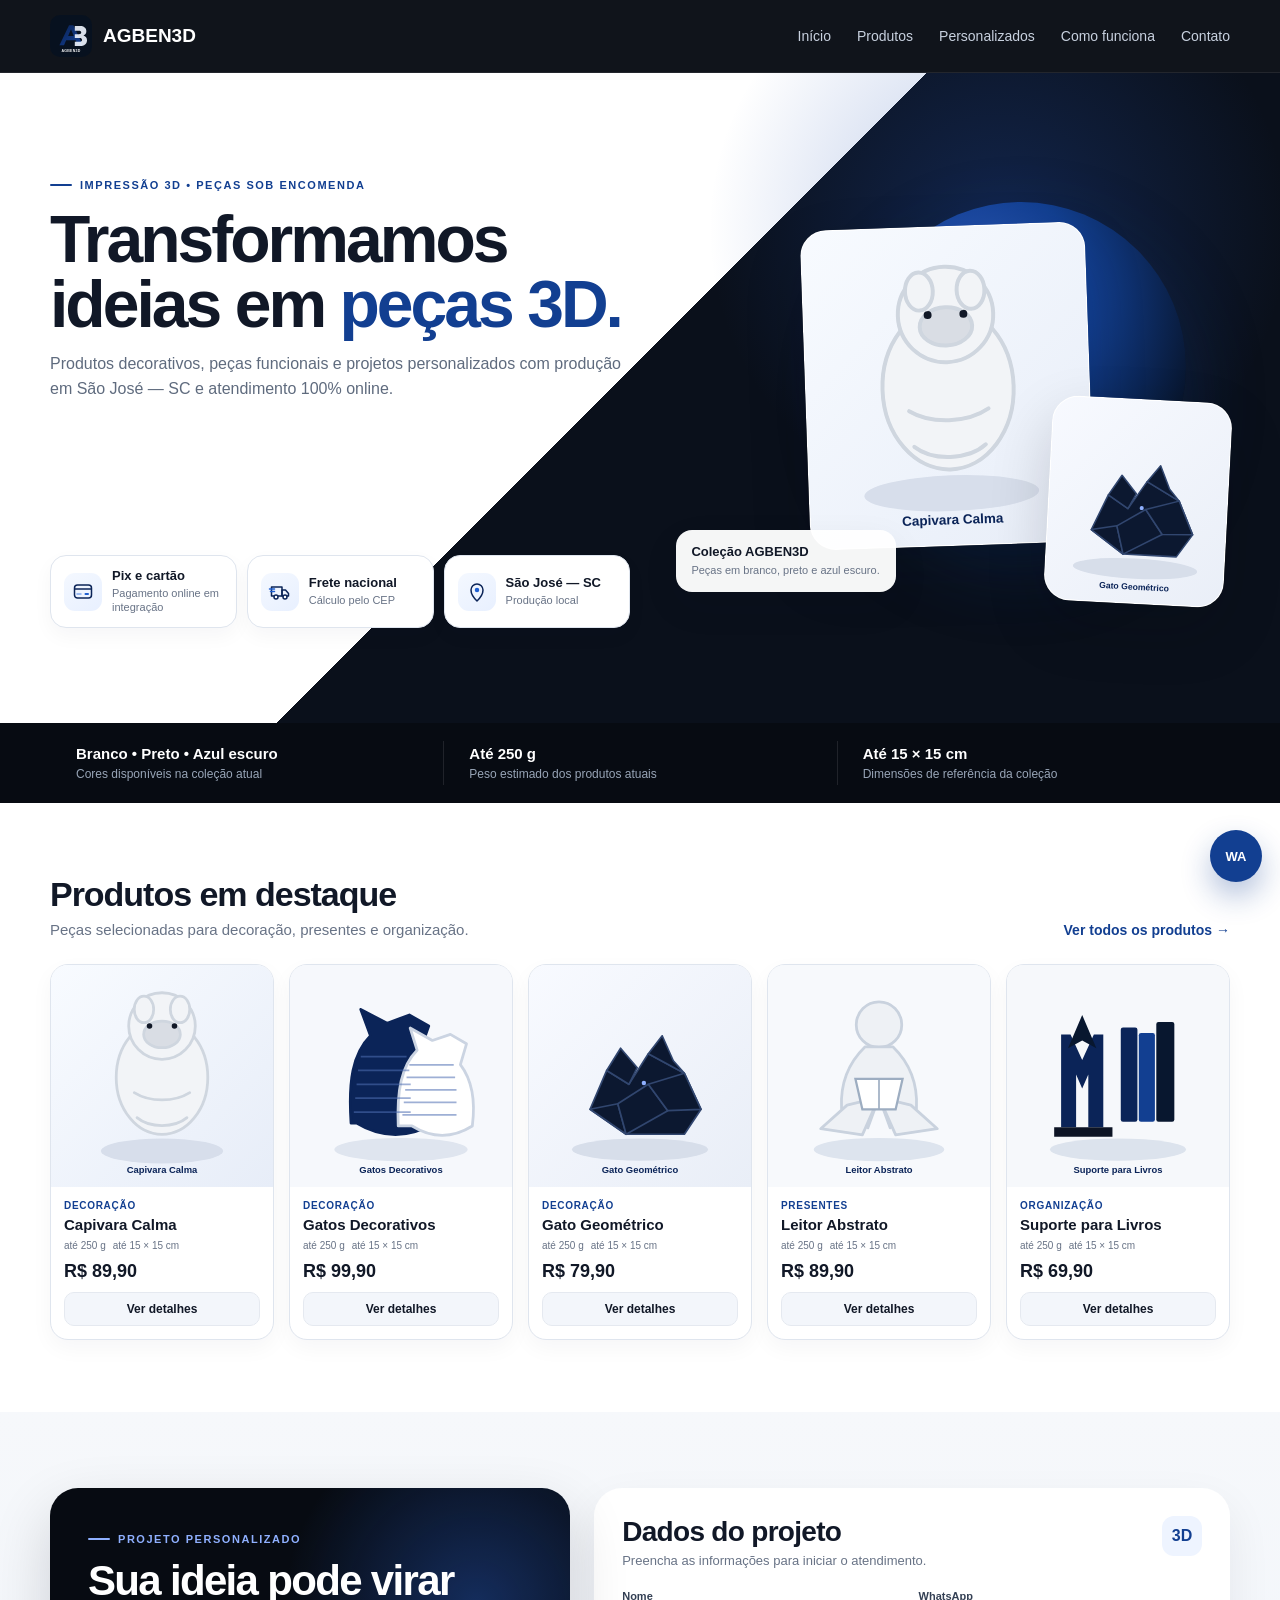
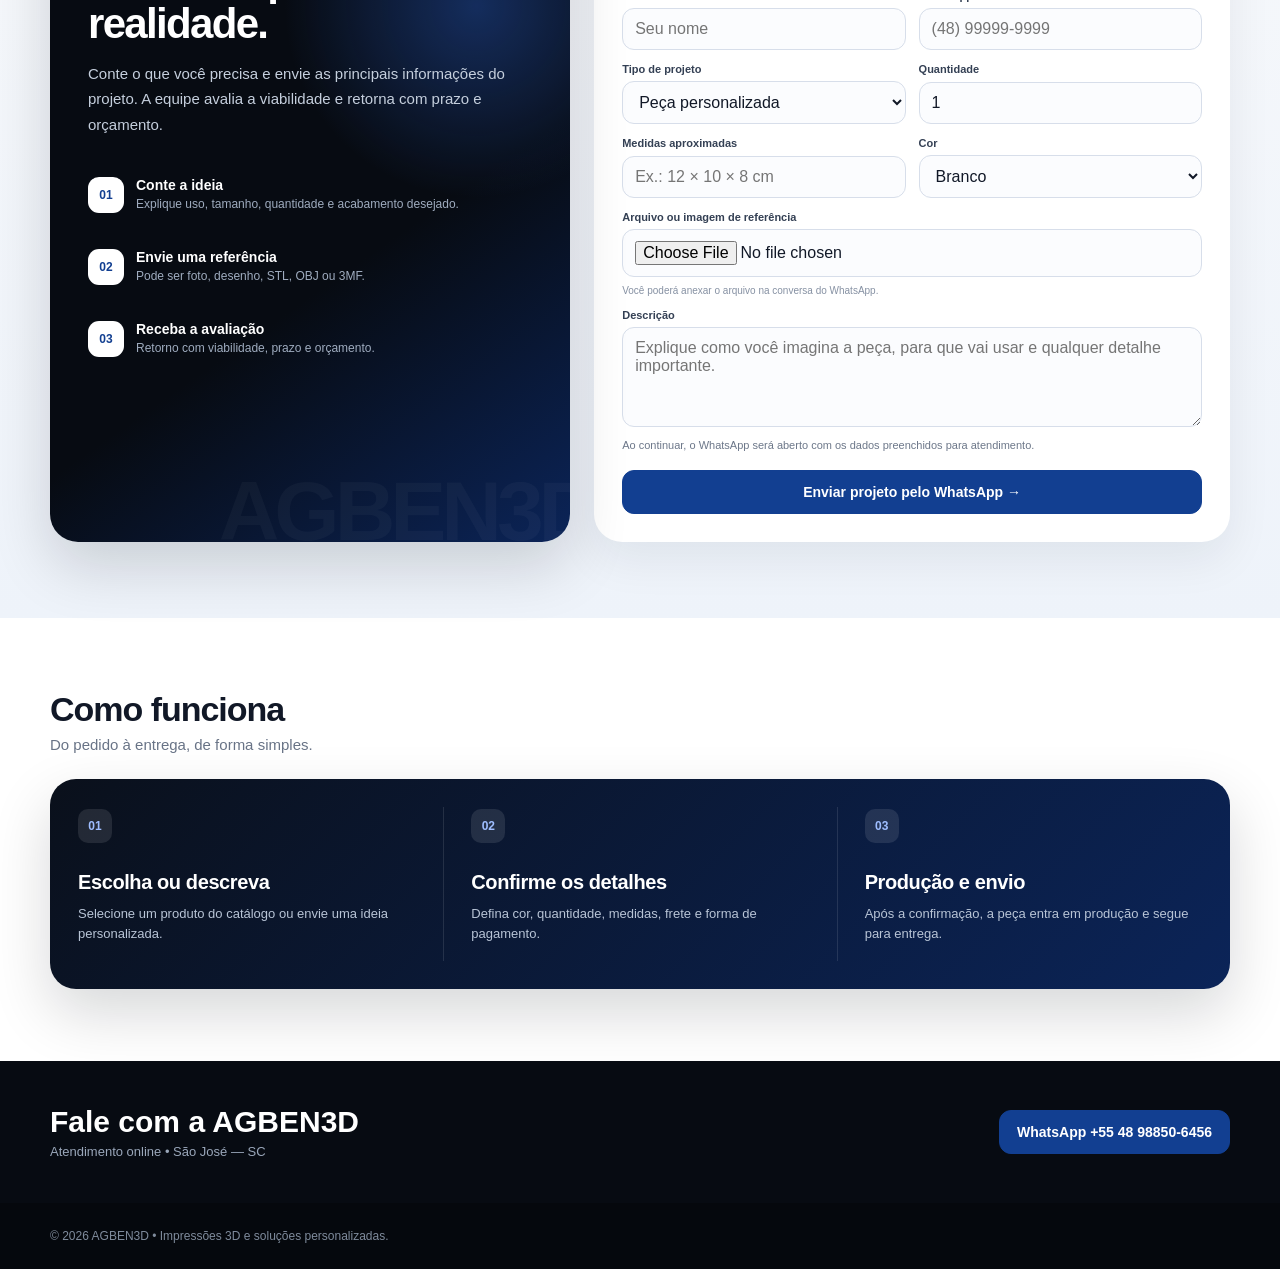
==== commit fec98231: "V5.6: professionalize home copy and refine mobile benefits" ====
--- a/index.html
+++ b/index.html
@@ -1 +1 @@
-<!doctype html><html lang="pt-BR"><head><meta charset="utf-8"><meta name="viewport" content="width=device-width,initial-scale=1"><title>AGBEN3D — Impressões 3D</title><meta name="description" content="Produtos e projetos personalizados em impressão 3D produzidos em São José - SC."><link rel="icon" type="image/svg+xml" href="assets/favicon.svg"><link rel="stylesheet" href="assets/v5.css"><link rel="stylesheet" href="assets/v5.2.css"><link rel="stylesheet" href="assets/v5.5.css"></head><body><header><div class="wrap nav"><a class="brand" href="index.html"><img src="assets/logo.svg" alt="AGBEN3D"><b>AGBEN3D</b></a><a href="#inicio">Início</a><a href="produtos.html">Produtos</a><a href="#personalizados">Personalizados</a><a href="#sobre">Como funciona</a><a href="#contato">Contato</a></div></header><main id="inicio"><section class="hero"><div class="wrap heroGrid"><div class="heroCopy"><div class="eyebrow">IMPRESSÃO 3D • PEÇAS SOB ENCOMENDA</div><div class="heroTextStage"><article class="heroSlide active"><h1>Transformamos ideias em <span>peças 3D.</span></h1><p>Produtos decorativos, peças funcionais e projetos personalizados com produção em São José — SC e atendimento 100% online.</p></article><article class="heroSlide"><h1>Da sua ideia para algo <span>real.</span></h1><p>Envie uma referência, desenho ou arquivo 3D e a AGBEN3D transforma o conceito em uma peça física sob medida.</p></article><article class="heroSlide"><h1>Impressão 3D para <span>decorar, presentear e criar.</span></h1><p>Peças compactas, modernas e personalizáveis, pensadas para ambientes, presentes e soluções do dia a dia.</p></article></div><div class="heroActions"><a class="btn primary" href="produtos.html">Ver todos os produtos →</a><a class="btn black" href="#personalizados">Enviar projeto</a></div><div class="trustRow"><div class="trustItem"><div class="trustIcon"><img src="assets/icon-payment.svg" alt="Pagamento"></div><div><b>Pix e cartão</b><span>Pagamento online em integração</span></div></div><div class="trustItem"><div class="trustIcon"><img src="assets/icon-shipping.svg" alt="Frete"></div><div><b>Frete nacional</b><span>Cálculo pelo CEP</span></div></div><div class="trustItem"><div class="trustIcon"><img src="assets/icon-location.svg" alt="Localização"></div><div><b>São José — SC</b><span>Produção local</span></div></div></div></div><div class="heroVisual"><div class="glow"></div><div class="visualCard main"><img id="heroMain" src="assets/capivara.svg" alt="Produto 3D em destaque"></div><div class="visualCard side"><img id="heroSide" src="assets/gato-geometrico.svg" alt="Produto 3D em destaque"></div><div class="visualBadge"><b id="heroBadgeTitle">Coleção inicial AGBEN3D</b><span id="heroBadgeText">Peças em branco, preto e azul escuro.</span></div></div></div></section><section class="featureStrip"><div class="wrap"><div class="feature"><b>Branco • Preto • Azul escuro</b><span>Paleta principal da coleção</span></div><div class="feature"><b>Até 250 g</b><span>Peso estimado dos produtos atuais</span></div><div class="feature"><b>Até 15 × 15 cm</b><span>Tamanho de referência para apresentação</span></div></div></section><section class="section reveal" id="produtos"><div class="wrap"><div class="sectionHead"><div><h2>Produtos em destaque</h2><p>Os principais produtos continuam na página inicial, agora em cards mais compactos.</p></div><a class="sectionLink" href="produtos.html">Ver todos os produtos →</a></div><div class="products" id="products"></div></div></section><section class="projectSection" id="personalizados"><div class="wrap projectGrid"><div class="projectStory reveal"><div class="eyebrow">PROJETO PERSONALIZADO</div><h2>Sua ideia pode virar realidade.</h2><p>O atendimento começa pelo projeto. Você explica o que precisa e a AGBEN3D reúne as informações antes de falar de produção.</p><div class="projectSteps"><div class="projectStep"><div class="projectStepNum">01</div><div><b>Conte a ideia</b><span>Explique uso, tamanho, quantidade e acabamento desejado.</span></div></div><div class="projectStep"><div class="projectStepNum">02</div><div><b>Envie uma referência</b><span>Pode ser foto, desenho, STL, OBJ ou 3MF.</span></div></div><div class="projectStep"><div class="projectStepNum">03</div><div><b>Receba a avaliação</b><span>A equipe responde com viabilidade, prazo e orçamento.</span></div></div></div></div><form class="projectForm reveal" id="projectForm"><div class="formTitle"><div><h3>Dados do projeto</h3><p>Preencha o essencial. O site organiza a mensagem para o WhatsApp.</p></div><div class="formMark">3D</div></div><div class="fields"><div class="field"><label>Nome</label><input id="nome" required placeholder="Seu nome"></div><div class="field"><label>WhatsApp</label><input id="fone" placeholder="(48) 99999-9999"></div><div class="field"><label>Tipo de projeto</label><select id="tipo"><option>Peça personalizada</option><option>Decoração</option><option>Peça funcional</option><option>Brinde / lote</option><option>Outro</option></select></div><div class="field"><label>Quantidade</label><input id="qtd" type="number" min="1" value="1"></div><div class="field"><label>Medidas aproximadas</label><input id="med" placeholder="Ex.: 12 × 10 × 8 cm"></div><div class="field"><label>Cor</label><select id="cor"><option>Branco</option><option>Preto</option><option>Azul escuro</option><option>Outra</option></select></div><div class="field full"><label>Arquivo ou imagem de referência</label><input id="arquivo" type="file" accept=".stl,.obj,.3mf,image/*"><div class="fileHelp">O arquivo será anexado manualmente quando o WhatsApp abrir.</div></div><div class="field full"><label>Descrição</label><textarea id="desc" placeholder="Explique como você imagina a peça, para que vai usar e qualquer detalhe importante."></textarea></div></div><p class="formNote">O formulário não envia o arquivo sozinho; ele organiza os dados e abre uma conversa pronta para continuar o atendimento.</p><button class="btn primary" type="submit">Enviar projeto pelo WhatsApp →</button></form></div></section><section class="howSection" id="sobre"><div class="wrap"><div class="sectionHead"><div><h2>Como funciona</h2><p>Três etapas, com visual mais forte e menos genérico.</p></div></div><div class="howGrid reveal"><article class="howItem"><div class="howIndex">01</div><h3>Escolha ou descreva</h3><p>Selecione um produto do catálogo ou conte a ideia de uma peça personalizada.</p></article><article class="howItem"><div class="howIndex">02</div><h3>Confirme os detalhes</h3><p>Cor, quantidade, medidas, frete e forma de pagamento ficam alinhados antes da produção.</p></article><article class="howItem"><div class="howIndex">03</div><h3>Produção e envio</h3><p>Depois da confirmação, a peça entra em produção e segue para entrega.</p></article></div></div></section><section class="contactBand" id="contato"><div class="wrap"><div><h2>Fale com a AGBEN3D</h2><p>Atendimento online • São José — SC</p></div><a class="btn primary" href="https://wa.me/5548988506456" target="_blank">WhatsApp +55 48 98850-6456</a></div></section></main><footer><div class="wrap">© 2026 AGBEN3D • Protótipo de e-commerce em desenvolvimento.</div></footer><a class="wa" href="https://wa.me/5548988506456" target="_blank">WA</a><script src="assets/v5.js"></script></body></html>+<!doctype html><html lang="pt-BR"><head><meta charset="utf-8"><meta name="viewport" content="width=device-width,initial-scale=1"><title>AGBEN3D — Impressões 3D</title><meta name="description" content="Produtos e projetos personalizados em impressão 3D produzidos em São José - SC."><link rel="icon" type="image/svg+xml" href="assets/favicon.svg"><link rel="stylesheet" href="assets/v5.css"><link rel="stylesheet" href="assets/v5.2.css"><link rel="stylesheet" href="assets/v5.5.css"><link rel="stylesheet" href="assets/v5.6.css"></head><body><header><div class="wrap nav"><a class="brand" href="index.html"><img src="assets/logo.svg" alt="AGBEN3D"><b>AGBEN3D</b></a><a href="#inicio">Início</a><a href="produtos.html">Produtos</a><a href="#personalizados">Personalizados</a><a href="#sobre">Como funciona</a><a href="#contato">Contato</a></div></header><main id="inicio"><section class="hero"><div class="wrap heroGrid"><div class="heroCopy"><div class="eyebrow">IMPRESSÃO 3D • PEÇAS SOB ENCOMENDA</div><div class="heroTextStage"><article class="heroSlide active"><h1>Transformamos ideias em <span>peças 3D.</span></h1><p>Produtos decorativos, peças funcionais e projetos personalizados com produção em São José — SC e atendimento 100% online.</p></article><article class="heroSlide"><h1>Da sua ideia para algo <span>real.</span></h1><p>Envie uma referência, desenho ou arquivo 3D e transforme seu projeto em uma peça produzida sob medida.</p></article><article class="heroSlide"><h1>Impressão 3D para <span>decorar, presentear e criar.</span></h1><p>Peças compactas, modernas e personalizáveis para ambientes, presentes e soluções do dia a dia.</p></article></div><div class="heroActions"><a class="btn primary" href="produtos.html">Ver todos os produtos →</a><a class="btn black" href="#personalizados">Enviar projeto</a></div><div class="trustRow"><div class="trustItem"><div class="trustIcon"><img src="assets/icon-payment.svg" alt="Pagamento"></div><div><b>Pix e cartão</b><span>Pagamento online em integração</span></div></div><div class="trustItem"><div class="trustIcon"><img src="assets/icon-shipping.svg" alt="Frete"></div><div><b>Frete nacional</b><span>Cálculo pelo CEP</span></div></div><div class="trustItem"><div class="trustIcon"><img src="assets/icon-location.svg" alt="Localização"></div><div><b>São José — SC</b><span>Produção local</span></div></div></div></div><div class="heroVisual"><div class="glow"></div><div class="visualCard main"><img id="heroMain" src="assets/capivara.svg" alt="Produto 3D em destaque"></div><div class="visualCard side"><img id="heroSide" src="assets/gato-geometrico.svg" alt="Produto 3D em destaque"></div><div class="visualBadge"><b id="heroBadgeTitle">Coleção AGBEN3D</b><span id="heroBadgeText">Peças em branco, preto e azul escuro.</span></div></div></div></section><section class="featureStrip"><div class="wrap"><div class="feature"><b>Branco • Preto • Azul escuro</b><span>Cores disponíveis na coleção atual</span></div><div class="feature"><b>Até 250 g</b><span>Peso estimado dos produtos atuais</span></div><div class="feature"><b>Até 15 × 15 cm</b><span>Dimensões de referência da coleção</span></div></div></section><section class="section reveal" id="produtos"><div class="wrap"><div class="sectionHead"><div><h2>Produtos em destaque</h2><p>Peças selecionadas para decoração, presentes e organização.</p></div><a class="sectionLink" href="produtos.html">Ver todos os produtos →</a></div><div class="products" id="products"></div></div></section><section class="projectSection" id="personalizados"><div class="wrap projectGrid"><div class="projectStory reveal"><div class="eyebrow">PROJETO PERSONALIZADO</div><h2>Sua ideia pode virar realidade.</h2><p>Conte o que você precisa e envie as principais informações do projeto. A equipe avalia a viabilidade e retorna com prazo e orçamento.</p><div class="projectSteps"><div class="projectStep"><div class="projectStepNum">01</div><div><b>Conte a ideia</b><span>Explique uso, tamanho, quantidade e acabamento desejado.</span></div></div><div class="projectStep"><div class="projectStepNum">02</div><div><b>Envie uma referência</b><span>Pode ser foto, desenho, STL, OBJ ou 3MF.</span></div></div><div class="projectStep"><div class="projectStepNum">03</div><div><b>Receba a avaliação</b><span>Retorno com viabilidade, prazo e orçamento.</span></div></div></div></div><form class="projectForm reveal" id="projectForm"><div class="formTitle"><div><h3>Dados do projeto</h3><p>Preencha as informações para iniciar o atendimento.</p></div><div class="formMark">3D</div></div><div class="fields"><div class="field"><label>Nome</label><input id="nome" required placeholder="Seu nome"></div><div class="field"><label>WhatsApp</label><input id="fone" placeholder="(48) 99999-9999"></div><div class="field"><label>Tipo de projeto</label><select id="tipo"><option>Peça personalizada</option><option>Decoração</option><option>Peça funcional</option><option>Brinde / lote</option><option>Outro</option></select></div><div class="field"><label>Quantidade</label><input id="qtd" type="number" min="1" value="1"></div><div class="field"><label>Medidas aproximadas</label><input id="med" placeholder="Ex.: 12 × 10 × 8 cm"></div><div class="field"><label>Cor</label><select id="cor"><option>Branco</option><option>Preto</option><option>Azul escuro</option><option>Outra</option></select></div><div class="field full"><label>Arquivo ou imagem de referência</label><input id="arquivo" type="file" accept=".stl,.obj,.3mf,image/*"><div class="fileHelp">Você poderá anexar o arquivo na conversa do WhatsApp.</div></div><div class="field full"><label>Descrição</label><textarea id="desc" placeholder="Explique como você imagina a peça, para que vai usar e qualquer detalhe importante."></textarea></div></div><p class="formNote">Ao continuar, o WhatsApp será aberto com os dados preenchidos para atendimento.</p><button class="btn primary" type="submit">Enviar projeto pelo WhatsApp →</button></form></div></section><section class="howSection" id="sobre"><div class="wrap"><div class="sectionHead"><div><h2>Como funciona</h2><p>Do pedido à entrega, de forma simples.</p></div></div><div class="howGrid reveal"><article class="howItem"><div class="howIndex">01</div><h3>Escolha ou descreva</h3><p>Selecione um produto do catálogo ou envie uma ideia personalizada.</p></article><article class="howItem"><div class="howIndex">02</div><h3>Confirme os detalhes</h3><p>Defina cor, quantidade, medidas, frete e forma de pagamento.</p></article><article class="howItem"><div class="howIndex">03</div><h3>Produção e envio</h3><p>Após a confirmação, a peça entra em produção e segue para entrega.</p></article></div></div></section><section class="contactBand" id="contato"><div class="wrap"><div><h2>Fale com a AGBEN3D</h2><p>Atendimento online • São José — SC</p></div><a class="btn primary" href="https://wa.me/5548988506456" target="_blank">WhatsApp +55 48 98850-6456</a></div></section></main><footer><div class="wrap">© 2026 AGBEN3D • Impressões 3D e soluções personalizadas.</div></footer><a class="wa" href="https://wa.me/5548988506456" target="_blank">WA</a><script src="assets/v5.js"></script></body></html>
--- a/assets/v5.6.css
+++ b/assets/v5.6.css
@@ -0,0 +1,72 @@
+/* V5.6 — refinamento profissional, mobile e modal de compra */
+
+/* HOME — compacta os benefícios no celular e evita o grande vazio */
+@media(max-width:680px){
+  .heroCopy{padding-bottom:18px!important}
+  .heroTextStage{height:260px!important}
+  .trustRow{
+    margin-top:14px!important;
+    gap:8px!important;
+  }
+  .trustItem{
+    min-height:58px!important;
+    padding:9px 11px!important;
+    border-radius:14px!important;
+  }
+  .trustIcon{
+    width:28px!important;height:28px!important;flex:0 0 28px!important;
+    border-radius:8px!important;
+  }
+  .trustIcon img{width:16px!important;height:16px!important}
+  .trustItem b{font-size:12px!important}
+  .trustItem span{font-size:10px!important}
+  .heroVisual{margin-top:-12px!important}
+  #produtos .sectionLink{
+    padding:12px 17px!important;
+    font-size:14px!important;
+    border-color:#c5d5f4!important;
+    background:#f5f8ff!important;
+  }
+}
+
+/* COPY/COMPONENTES PROFISSIONAIS */
+.professionalMuted{color:#667085;font-size:12px;line-height:1.55}
+
+/* PRODUTO — modal de compra */
+.purchaseModal{
+  position:fixed;inset:0;z-index:200;
+  display:none;align-items:center;justify-content:center;
+  padding:18px;background:rgba(5,9,16,.72);backdrop-filter:blur(8px)
+}
+.purchaseModal.open{display:flex}
+.purchaseDialog{
+  width:min(520px,100%);background:#fff;border-radius:24px;padding:26px;
+  box-shadow:0 28px 80px rgba(0,0,0,.28);position:relative
+}
+.purchaseClose{
+  position:absolute;right:14px;top:14px;width:34px;height:34px;border:0;border-radius:10px;
+  background:#f2f4f7;color:#344054;font-size:20px;cursor:pointer
+}
+.purchaseIcon{
+  width:44px;height:44px;border-radius:13px;display:grid;place-items:center;
+  background:#eef4ff;color:#123f91;font-weight:900;margin-bottom:16px
+}
+.purchaseDialog h2{font-size:27px;letter-spacing:-.03em;margin:0 38px 8px 0}
+.purchaseDialog p{margin:0;color:#667085;line-height:1.6;font-size:14px}
+.purchaseSummary{
+  margin:18px 0;padding:14px;border:1px solid #e4e9f1;border-radius:15px;background:#f8fafc
+}
+.purchaseSummary b{display:block;font-size:13px;margin-bottom:5px}
+.purchaseSummary span{display:block;color:#667085;font-size:12px;line-height:1.5}
+.purchaseCta{width:100%;margin-top:4px}
+
+/* Remove textos com cara de protótipo quando usados em produto */
+.productInfo .presentationNote{display:none}
+
+@media(max-width:620px){
+  .purchaseDialog{padding:22px 18px;border-radius:20px}
+  .purchaseDialog h2{font-size:23px}
+  .productGrid{gap:26px!important}
+  .viewerBox{align-items:flex-start!important;flex-direction:column!important}
+  .viewerBox .btn{width:100%}
+}
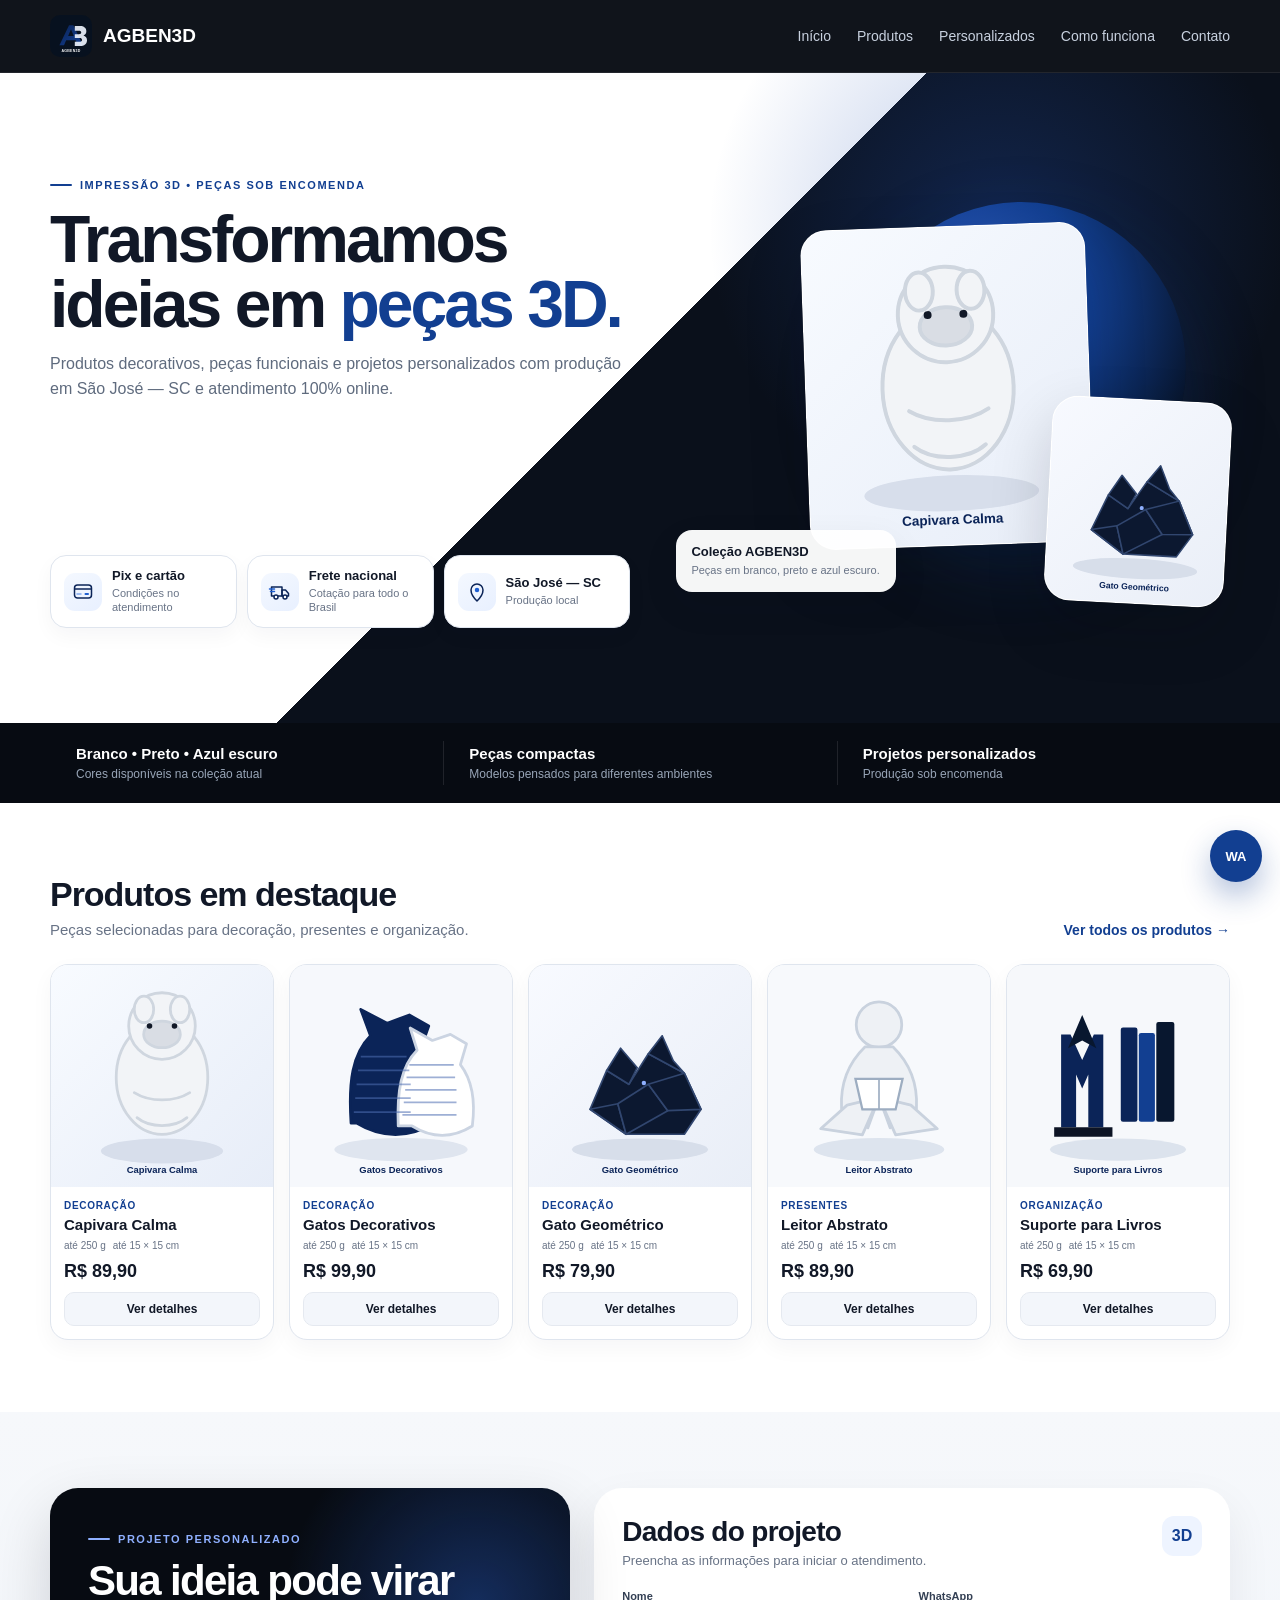
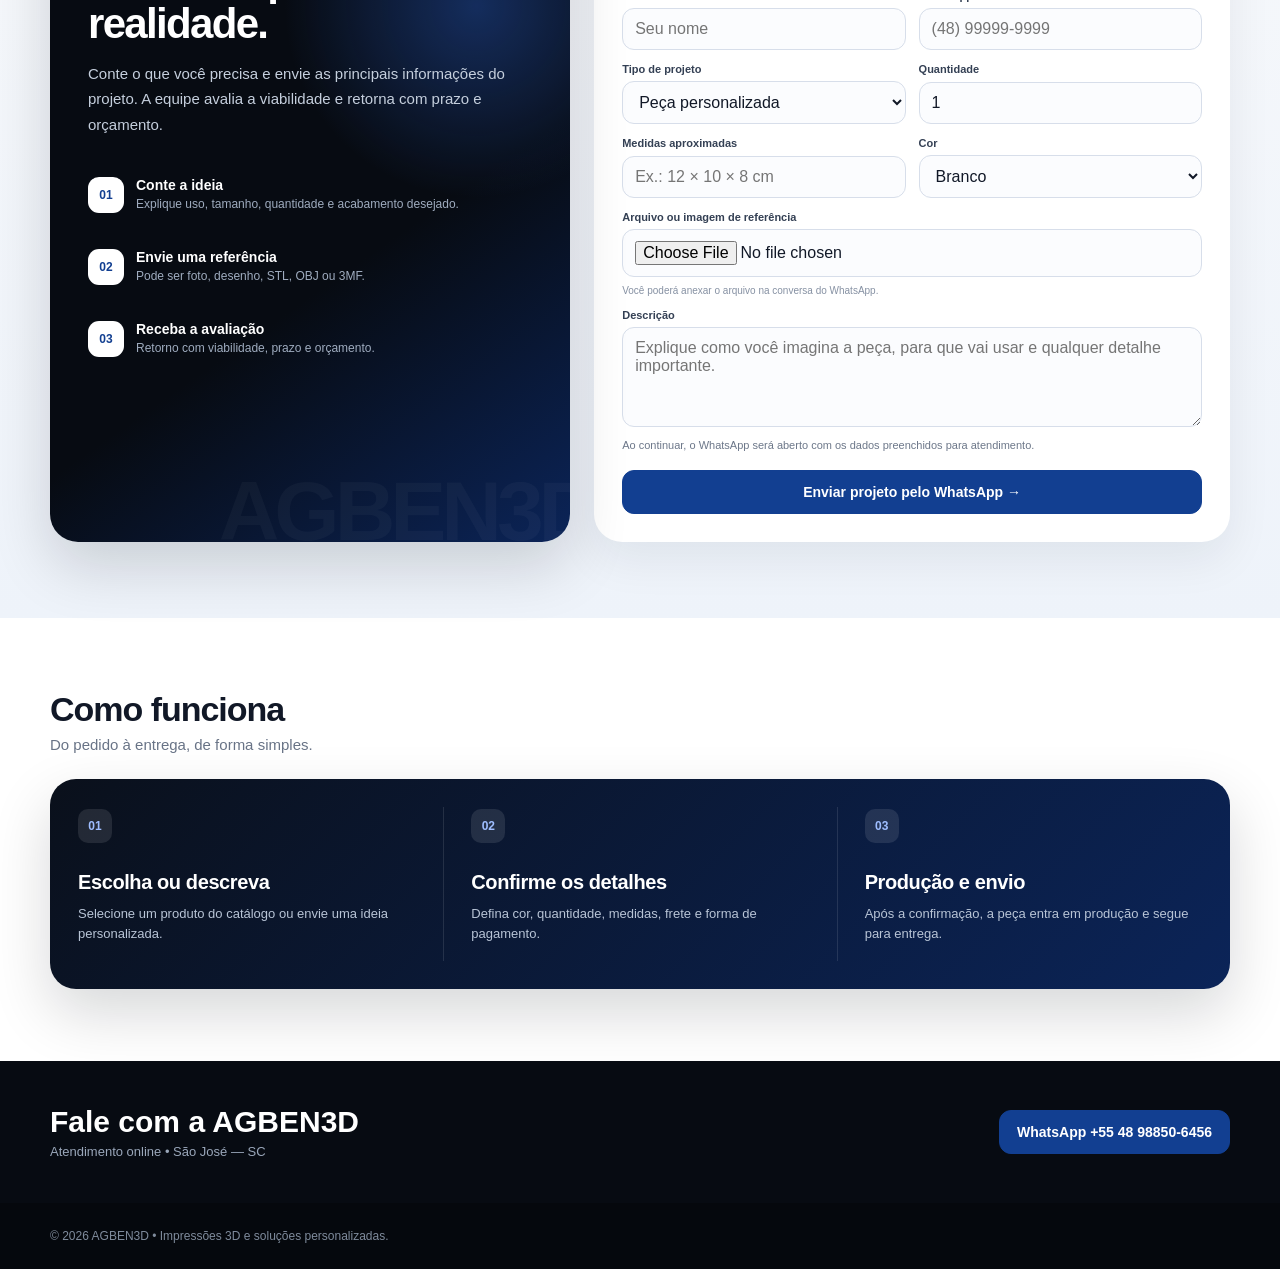
==== commit 6ac6d204: "V5.7: revisão geral da home e dados centralizados" ====
--- a/index.html
+++ b/index.html
@@ -1 +1 @@
-<!doctype html><html lang="pt-BR"><head><meta charset="utf-8"><meta name="viewport" content="width=device-width,initial-scale=1"><title>AGBEN3D — Impressões 3D</title><meta name="description" content="Produtos e projetos personalizados em impressão 3D produzidos em São José - SC."><link rel="icon" type="image/svg+xml" href="assets/favicon.svg"><link rel="stylesheet" href="assets/v5.css"><link rel="stylesheet" href="assets/v5.2.css"><link rel="stylesheet" href="assets/v5.5.css"><link rel="stylesheet" href="assets/v5.6.css"></head><body><header><div class="wrap nav"><a class="brand" href="index.html"><img src="assets/logo.svg" alt="AGBEN3D"><b>AGBEN3D</b></a><a href="#inicio">Início</a><a href="produtos.html">Produtos</a><a href="#personalizados">Personalizados</a><a href="#sobre">Como funciona</a><a href="#contato">Contato</a></div></header><main id="inicio"><section class="hero"><div class="wrap heroGrid"><div class="heroCopy"><div class="eyebrow">IMPRESSÃO 3D • PEÇAS SOB ENCOMENDA</div><div class="heroTextStage"><article class="heroSlide active"><h1>Transformamos ideias em <span>peças 3D.</span></h1><p>Produtos decorativos, peças funcionais e projetos personalizados com produção em São José — SC e atendimento 100% online.</p></article><article class="heroSlide"><h1>Da sua ideia para algo <span>real.</span></h1><p>Envie uma referência, desenho ou arquivo 3D e transforme seu projeto em uma peça produzida sob medida.</p></article><article class="heroSlide"><h1>Impressão 3D para <span>decorar, presentear e criar.</span></h1><p>Peças compactas, modernas e personalizáveis para ambientes, presentes e soluções do dia a dia.</p></article></div><div class="heroActions"><a class="btn primary" href="produtos.html">Ver todos os produtos →</a><a class="btn black" href="#personalizados">Enviar projeto</a></div><div class="trustRow"><div class="trustItem"><div class="trustIcon"><img src="assets/icon-payment.svg" alt="Pagamento"></div><div><b>Pix e cartão</b><span>Pagamento online em integração</span></div></div><div class="trustItem"><div class="trustIcon"><img src="assets/icon-shipping.svg" alt="Frete"></div><div><b>Frete nacional</b><span>Cálculo pelo CEP</span></div></div><div class="trustItem"><div class="trustIcon"><img src="assets/icon-location.svg" alt="Localização"></div><div><b>São José — SC</b><span>Produção local</span></div></div></div></div><div class="heroVisual"><div class="glow"></div><div class="visualCard main"><img id="heroMain" src="assets/capivara.svg" alt="Produto 3D em destaque"></div><div class="visualCard side"><img id="heroSide" src="assets/gato-geometrico.svg" alt="Produto 3D em destaque"></div><div class="visualBadge"><b id="heroBadgeTitle">Coleção AGBEN3D</b><span id="heroBadgeText">Peças em branco, preto e azul escuro.</span></div></div></div></section><section class="featureStrip"><div class="wrap"><div class="feature"><b>Branco • Preto • Azul escuro</b><span>Cores disponíveis na coleção atual</span></div><div class="feature"><b>Até 250 g</b><span>Peso estimado dos produtos atuais</span></div><div class="feature"><b>Até 15 × 15 cm</b><span>Dimensões de referência da coleção</span></div></div></section><section class="section reveal" id="produtos"><div class="wrap"><div class="sectionHead"><div><h2>Produtos em destaque</h2><p>Peças selecionadas para decoração, presentes e organização.</p></div><a class="sectionLink" href="produtos.html">Ver todos os produtos →</a></div><div class="products" id="products"></div></div></section><section class="projectSection" id="personalizados"><div class="wrap projectGrid"><div class="projectStory reveal"><div class="eyebrow">PROJETO PERSONALIZADO</div><h2>Sua ideia pode virar realidade.</h2><p>Conte o que você precisa e envie as principais informações do projeto. A equipe avalia a viabilidade e retorna com prazo e orçamento.</p><div class="projectSteps"><div class="projectStep"><div class="projectStepNum">01</div><div><b>Conte a ideia</b><span>Explique uso, tamanho, quantidade e acabamento desejado.</span></div></div><div class="projectStep"><div class="projectStepNum">02</div><div><b>Envie uma referência</b><span>Pode ser foto, desenho, STL, OBJ ou 3MF.</span></div></div><div class="projectStep"><div class="projectStepNum">03</div><div><b>Receba a avaliação</b><span>Retorno com viabilidade, prazo e orçamento.</span></div></div></div></div><form class="projectForm reveal" id="projectForm"><div class="formTitle"><div><h3>Dados do projeto</h3><p>Preencha as informações para iniciar o atendimento.</p></div><div class="formMark">3D</div></div><div class="fields"><div class="field"><label>Nome</label><input id="nome" required placeholder="Seu nome"></div><div class="field"><label>WhatsApp</label><input id="fone" placeholder="(48) 99999-9999"></div><div class="field"><label>Tipo de projeto</label><select id="tipo"><option>Peça personalizada</option><option>Decoração</option><option>Peça funcional</option><option>Brinde / lote</option><option>Outro</option></select></div><div class="field"><label>Quantidade</label><input id="qtd" type="number" min="1" value="1"></div><div class="field"><label>Medidas aproximadas</label><input id="med" placeholder="Ex.: 12 × 10 × 8 cm"></div><div class="field"><label>Cor</label><select id="cor"><option>Branco</option><option>Preto</option><option>Azul escuro</option><option>Outra</option></select></div><div class="field full"><label>Arquivo ou imagem de referência</label><input id="arquivo" type="file" accept=".stl,.obj,.3mf,image/*"><div class="fileHelp">Você poderá anexar o arquivo na conversa do WhatsApp.</div></div><div class="field full"><label>Descrição</label><textarea id="desc" placeholder="Explique como você imagina a peça, para que vai usar e qualquer detalhe importante."></textarea></div></div><p class="formNote">Ao continuar, o WhatsApp será aberto com os dados preenchidos para atendimento.</p><button class="btn primary" type="submit">Enviar projeto pelo WhatsApp →</button></form></div></section><section class="howSection" id="sobre"><div class="wrap"><div class="sectionHead"><div><h2>Como funciona</h2><p>Do pedido à entrega, de forma simples.</p></div></div><div class="howGrid reveal"><article class="howItem"><div class="howIndex">01</div><h3>Escolha ou descreva</h3><p>Selecione um produto do catálogo ou envie uma ideia personalizada.</p></article><article class="howItem"><div class="howIndex">02</div><h3>Confirme os detalhes</h3><p>Defina cor, quantidade, medidas, frete e forma de pagamento.</p></article><article class="howItem"><div class="howIndex">03</div><h3>Produção e envio</h3><p>Após a confirmação, a peça entra em produção e segue para entrega.</p></article></div></div></section><section class="contactBand" id="contato"><div class="wrap"><div><h2>Fale com a AGBEN3D</h2><p>Atendimento online • São José — SC</p></div><a class="btn primary" href="https://wa.me/5548988506456" target="_blank">WhatsApp +55 48 98850-6456</a></div></section></main><footer><div class="wrap">© 2026 AGBEN3D • Impressões 3D e soluções personalizadas.</div></footer><a class="wa" href="https://wa.me/5548988506456" target="_blank">WA</a><script src="assets/v5.js"></script></body></html>+<!doctype html><html lang="pt-BR"><head><meta charset="utf-8"><meta name="viewport" content="width=device-width,initial-scale=1"><title>AGBEN3D — Impressões 3D</title><meta name="description" content="Produtos e projetos personalizados em impressão 3D produzidos em São José - SC."><link rel="icon" type="image/svg+xml" href="assets/favicon.svg"><link rel="stylesheet" href="assets/v5.css"><link rel="stylesheet" href="assets/v5.2.css"><link rel="stylesheet" href="assets/v5.5.css"><link rel="stylesheet" href="assets/v5.6.css"></head><body><header><div class="wrap nav"><a class="brand" href="index.html"><img src="assets/logo.svg" alt="AGBEN3D"><b>AGBEN3D</b></a><a href="#inicio">Início</a><a href="produtos.html">Produtos</a><a href="#personalizados">Personalizados</a><a href="#sobre">Como funciona</a><a href="#contato">Contato</a></div></header><main id="inicio"><section class="hero"><div class="wrap heroGrid"><div class="heroCopy"><div class="eyebrow">IMPRESSÃO 3D • PEÇAS SOB ENCOMENDA</div><div class="heroTextStage"><article class="heroSlide active"><h1>Transformamos ideias em <span>peças 3D.</span></h1><p>Produtos decorativos, peças funcionais e projetos personalizados com produção em São José — SC e atendimento 100% online.</p></article><article class="heroSlide"><h1>Da sua ideia para algo <span>real.</span></h1><p>Envie uma referência, desenho ou arquivo 3D e transforme seu projeto em uma peça produzida sob medida.</p></article><article class="heroSlide"><h1>Impressão 3D para <span>decorar, presentear e criar.</span></h1><p>Peças compactas, modernas e personalizáveis para ambientes, presentes e soluções do dia a dia.</p></article></div><div class="heroActions"><a class="btn primary" href="produtos.html">Ver todos os produtos →</a><a class="btn black" href="#personalizados">Enviar projeto</a></div><div class="trustRow"><div class="trustItem"><div class="trustIcon"><img src="assets/icon-payment.svg" alt="Pagamento"></div><div><b>Pix e cartão</b><span>Condições no atendimento</span></div></div><div class="trustItem"><div class="trustIcon"><img src="assets/icon-shipping.svg" alt="Frete"></div><div><b>Frete nacional</b><span>Cotação para todo o Brasil</span></div></div><div class="trustItem"><div class="trustIcon"><img src="assets/icon-location.svg" alt="Localização"></div><div><b>São José — SC</b><span>Produção local</span></div></div></div></div><div class="heroVisual"><div class="glow"></div><div class="visualCard main"><img id="heroMain" src="assets/capivara.svg" alt="Produto 3D em destaque"></div><div class="visualCard side"><img id="heroSide" src="assets/gato-geometrico.svg" alt="Produto 3D em destaque"></div><div class="visualBadge"><b id="heroBadgeTitle">Coleção AGBEN3D</b><span id="heroBadgeText">Peças em branco, preto e azul escuro.</span></div></div></div></section><section class="featureStrip"><div class="wrap"><div class="feature"><b>Branco • Preto • Azul escuro</b><span>Cores disponíveis na coleção atual</span></div><div class="feature"><b>Peças compactas</b><span>Modelos pensados para diferentes ambientes</span></div><div class="feature"><b>Projetos personalizados</b><span>Produção sob encomenda</span></div></div></section><section class="section reveal" id="produtos"><div class="wrap"><div class="sectionHead"><div><h2>Produtos em destaque</h2><p>Peças selecionadas para decoração, presentes e organização.</p></div><a class="sectionLink" href="produtos.html">Ver todos os produtos →</a></div><div class="products" id="products"></div></div></section><section class="projectSection" id="personalizados"><div class="wrap projectGrid"><div class="projectStory reveal"><div class="eyebrow">PROJETO PERSONALIZADO</div><h2>Sua ideia pode virar realidade.</h2><p>Conte o que você precisa e envie as principais informações do projeto. A equipe avalia a viabilidade e retorna com prazo e orçamento.</p><div class="projectSteps"><div class="projectStep"><div class="projectStepNum">01</div><div><b>Conte a ideia</b><span>Explique uso, tamanho, quantidade e acabamento desejado.</span></div></div><div class="projectStep"><div class="projectStepNum">02</div><div><b>Envie uma referência</b><span>Pode ser foto, desenho, STL, OBJ ou 3MF.</span></div></div><div class="projectStep"><div class="projectStepNum">03</div><div><b>Receba a avaliação</b><span>Retorno com viabilidade, prazo e orçamento.</span></div></div></div></div><form class="projectForm reveal" id="projectForm"><div class="formTitle"><div><h3>Dados do projeto</h3><p>Preencha as informações para iniciar o atendimento.</p></div><div class="formMark">3D</div></div><div class="fields"><div class="field"><label for="nome">Nome</label><input id="nome" required placeholder="Seu nome"></div><div class="field"><label for="fone">WhatsApp</label><input id="fone" placeholder="(48) 99999-9999"></div><div class="field"><label for="tipo">Tipo de projeto</label><select id="tipo"><option>Peça personalizada</option><option>Decoração</option><option>Peça funcional</option><option>Brinde / lote</option><option>Outro</option></select></div><div class="field"><label for="qtd">Quantidade</label><input id="qtd" type="number" min="1" value="1"></div><div class="field"><label for="med">Medidas aproximadas</label><input id="med" placeholder="Ex.: 12 × 10 × 8 cm"></div><div class="field"><label for="cor">Cor</label><select id="cor"><option>Branco</option><option>Preto</option><option>Azul escuro</option><option>Outra</option></select></div><div class="field full"><label for="arquivo">Arquivo ou imagem de referência</label><input id="arquivo" type="file" accept=".stl,.obj,.3mf,image/*"><div class="fileHelp">Você poderá anexar o arquivo na conversa do WhatsApp.</div></div><div class="field full"><label for="desc">Descrição</label><textarea id="desc" placeholder="Explique como você imagina a peça, para que vai usar e qualquer detalhe importante."></textarea></div></div><p class="formNote">Ao continuar, o WhatsApp será aberto com os dados preenchidos para atendimento.</p><button class="btn primary" type="submit">Enviar projeto pelo WhatsApp →</button></form></div></section><section class="howSection" id="sobre"><div class="wrap"><div class="sectionHead"><div><h2>Como funciona</h2><p>Do pedido à entrega, de forma simples.</p></div></div><div class="howGrid reveal"><article class="howItem"><div class="howIndex">01</div><h3>Escolha ou descreva</h3><p>Selecione um produto do catálogo ou envie uma ideia personalizada.</p></article><article class="howItem"><div class="howIndex">02</div><h3>Confirme os detalhes</h3><p>Defina cor, quantidade, medidas, frete e forma de pagamento.</p></article><article class="howItem"><div class="howIndex">03</div><h3>Produção e envio</h3><p>Após a confirmação, a peça entra em produção e segue para entrega.</p></article></div></div></section><section class="contactBand" id="contato"><div class="wrap"><div><h2>Fale com a AGBEN3D</h2><p>Atendimento online • São José — SC</p></div><a class="btn primary" href="https://wa.me/5548988506456" target="_blank" rel="noopener">WhatsApp +55 48 98850-6456</a></div></section></main><footer><div class="wrap">© 2026 AGBEN3D • Impressões 3D e soluções personalizadas.</div></footer><a class="wa" href="https://wa.me/5548988506456" target="_blank" rel="noopener" aria-label="Falar com a AGBEN3D pelo WhatsApp">WA</a><script src="assets/products-data.js"></script><script src="assets/v5.js"></script></body></html>
